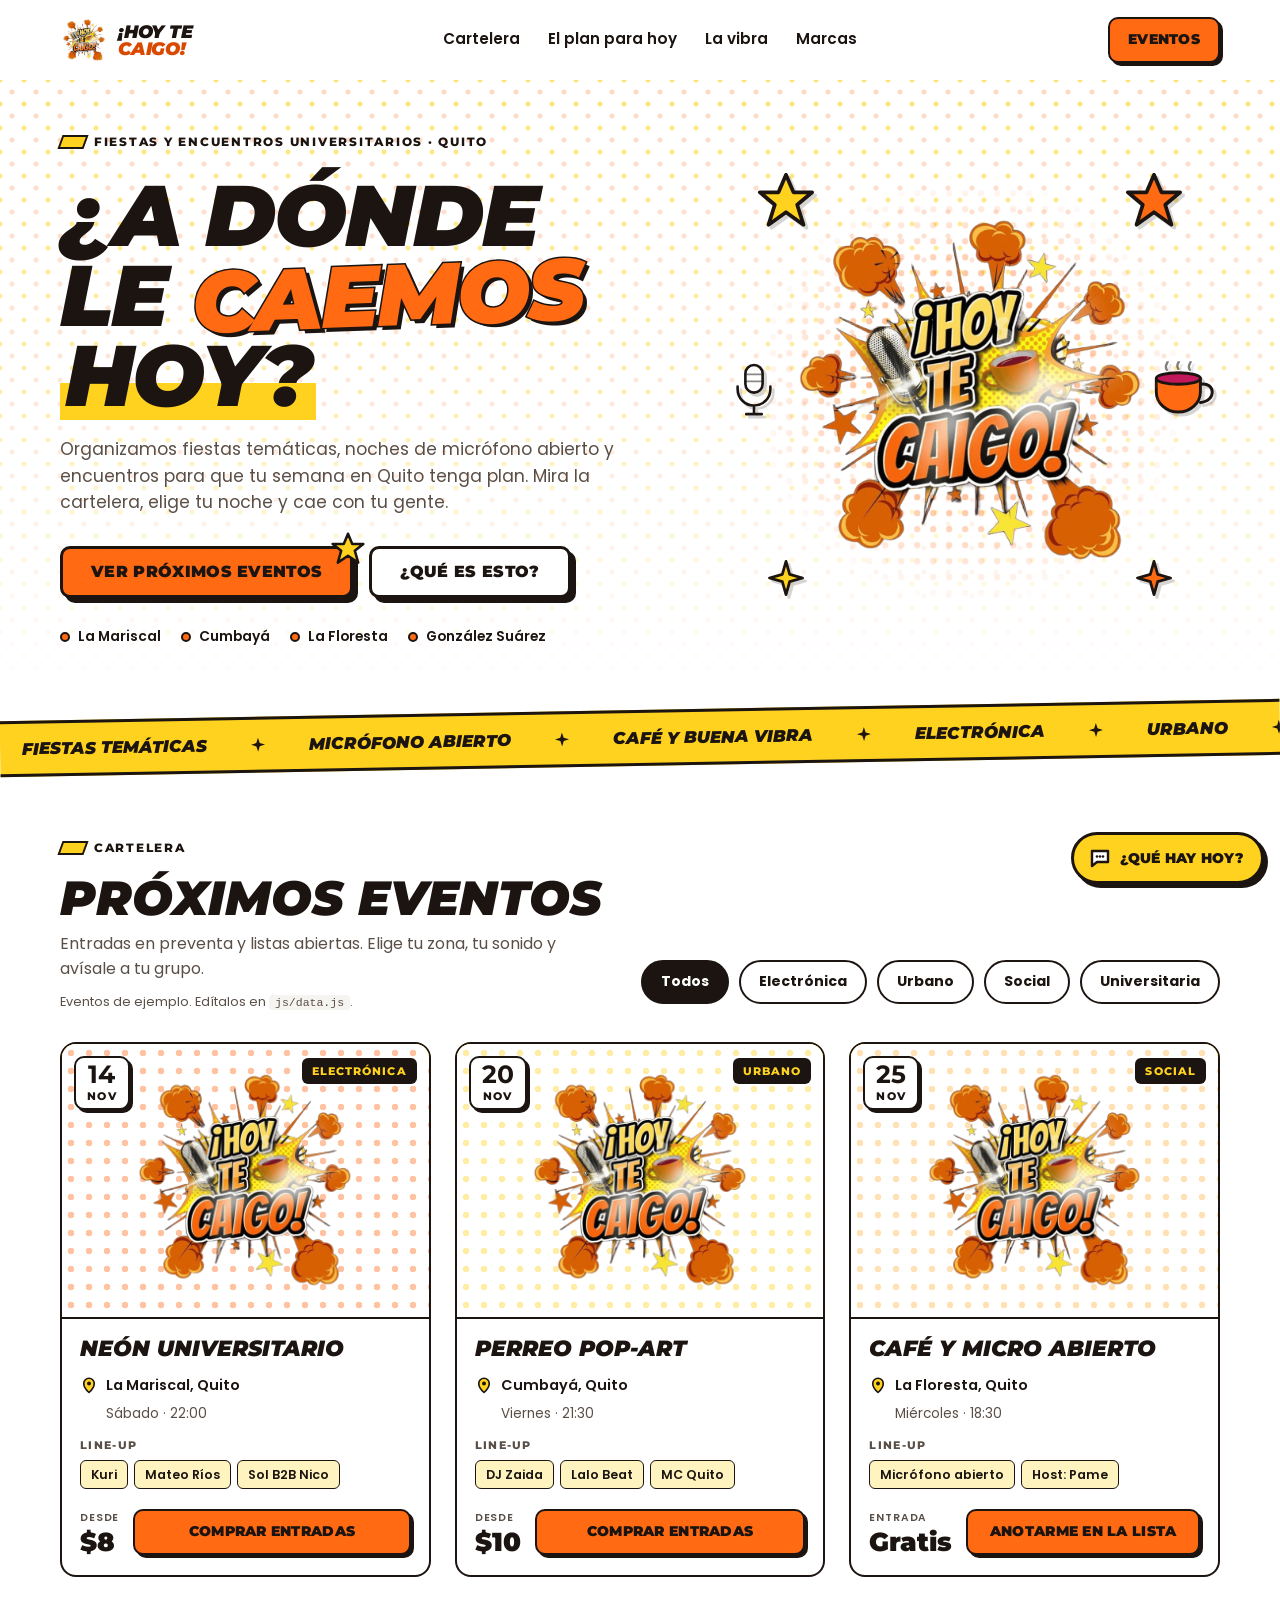
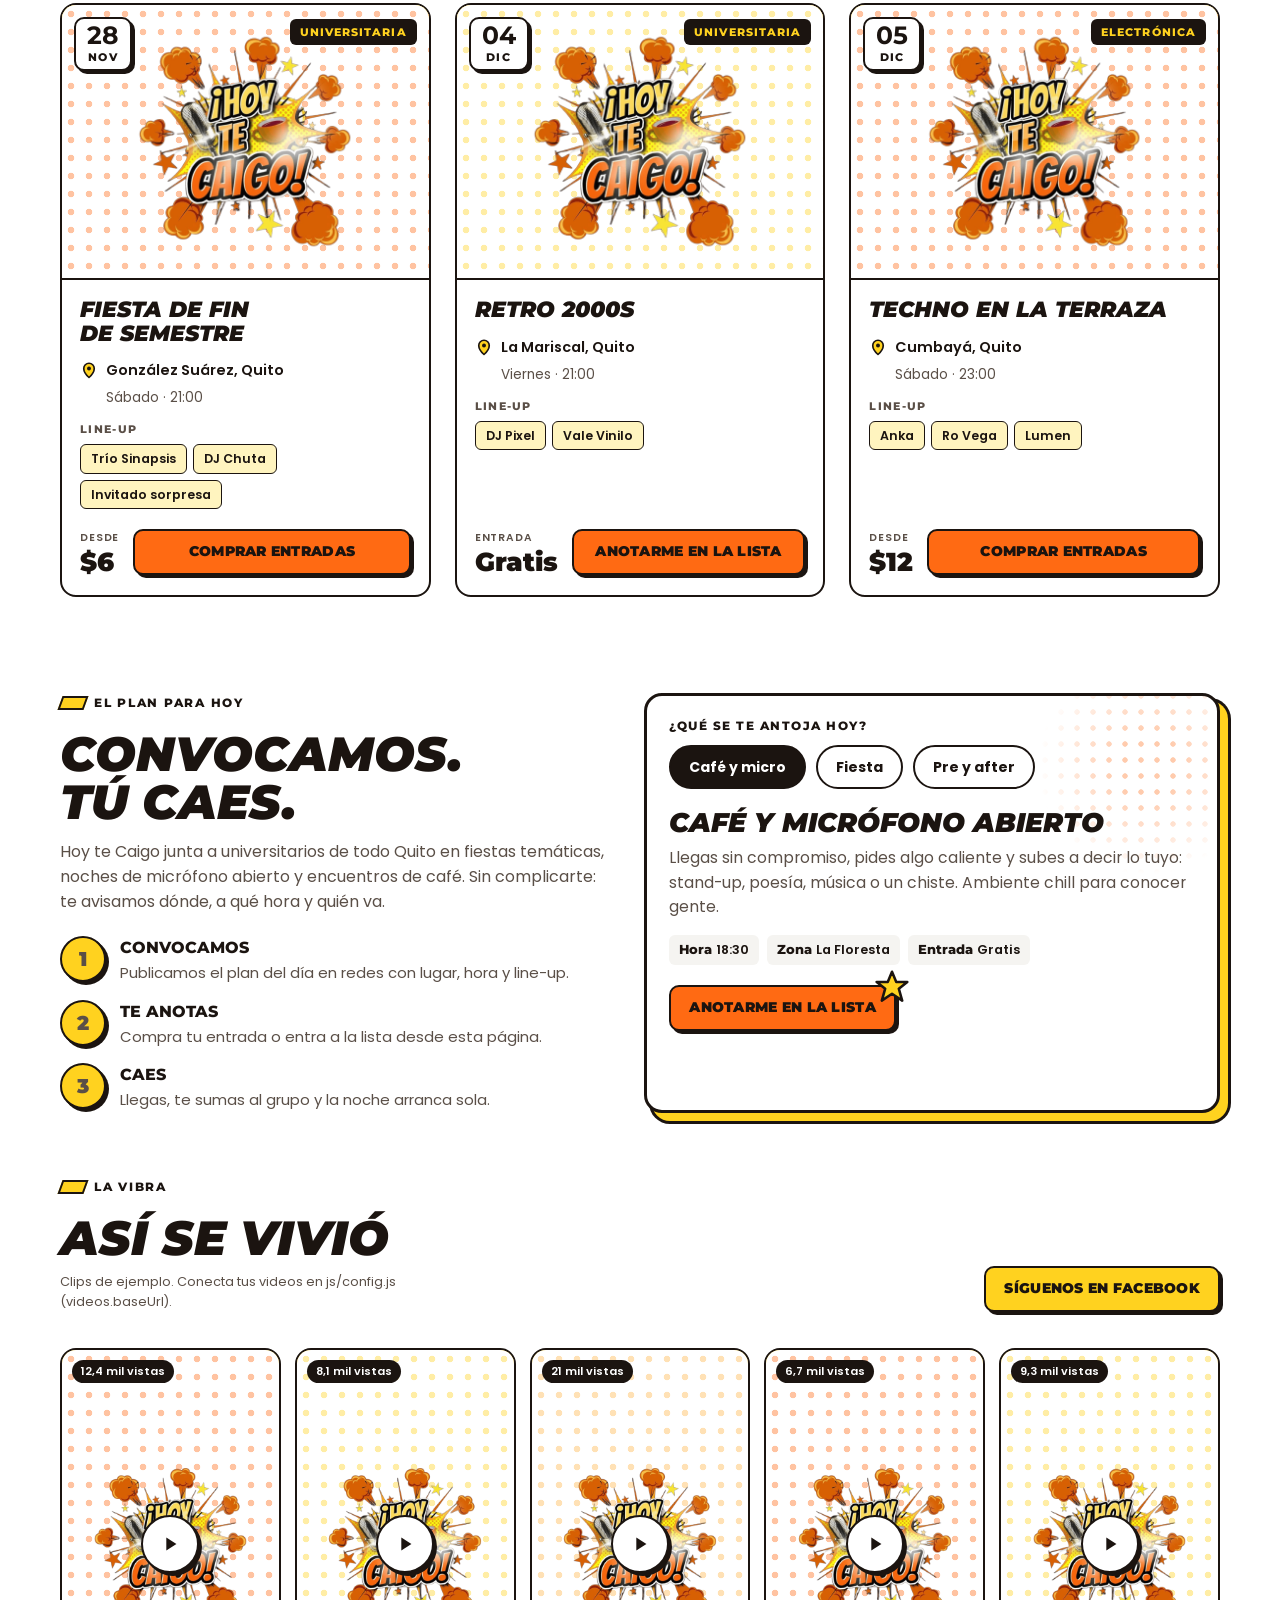
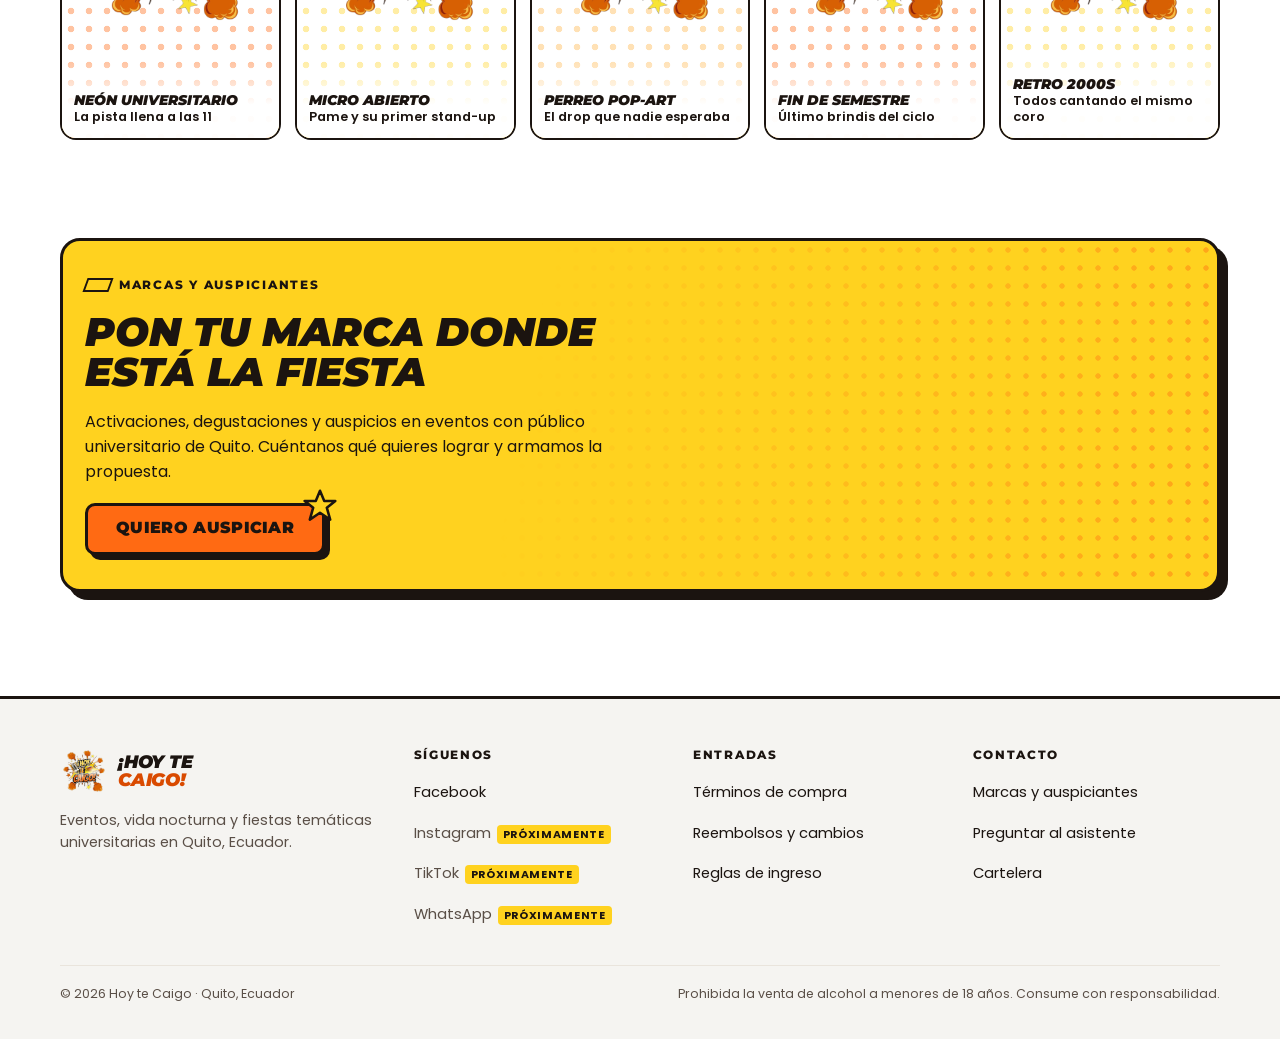
==== index.html @ 7d426b66 "Usa el logo original transparente y centra los iconos flotantes El hero muestra el PNG sin tarjeta n" ====
<!doctype html>
<html lang="es">
<head>
  <meta charset="utf-8">
  <meta name="viewport" content="width=device-width, initial-scale=1, viewport-fit=cover">
  <title>Hoy te Caigo</title>
  <meta name="description" content="Fiestas temáticas, micrófono abierto y encuentros universitarios en Quito, Ecuador.">
  <meta name="theme-color" content="#ffffff">
  <link rel="icon" href="assets/logo.png" type="image/png">
  <link rel="preconnect" href="https://fonts.googleapis.com">
  <link rel="preconnect" href="https://fonts.gstatic.com" crossorigin>
  <link rel="stylesheet" href="https://fonts.googleapis.com/css2?family=Montserrat:ital,wght@0,700;0,800;0,900;1,800;1,900&family=Poppins:wght@400;500;600&display=swap">
  <link rel="stylesheet" href="css/styles.css">
</head>
<body>

<header class="wrap top">
  <a class="brand" href="#inicio" aria-label="Hoy te Caigo, inicio">
    <img class="brand__mark" src="assets/logo.png" width="48" height="48" alt="">
    <span class="brand__text">¡Hoy te<span>Caigo!</span></span>
  </a>
  <nav class="nav" aria-label="Principal">
    <a href="#cartelera">Cartelera</a>
    <a href="#plan">El plan para hoy</a>
    <a href="#vibra">La vibra</a>
    <a href="#contacto">Marcas</a>
  </nav>
  <a class="btn btn--sm" href="#cartelera">Eventos</a>
</header>

<main class="wrap" id="inicio">
  <!-- HERO -->
  <div class="hero">
    <div class="hero__grid">
      <div>
        <span class="eyebrow">Fiestas y encuentros universitarios · Quito</span>
        <h1>¿A dónde le <span class="pop">caemos</span> <span class="hl">hoy?</span></h1>
        <p class="hero__lead">Organizamos fiestas temáticas, noches de micrófono abierto y encuentros para que tu semana en Quito tenga plan. Mira la cartelera, elige tu noche y cae con tu gente.</p>
        <div class="hero__cta">
          <a class="btn btn--star" href="#cartelera">Ver próximos eventos</a>
          <a class="btn btn--ghost" href="#plan">¿Qué es esto?</a>
        </div>
        <ul class="hero__meta">
          <li><i></i>La Mariscal</li><li><i></i>Cumbayá</li><li><i></i>La Floresta</li><li><i></i>González Suárez</li>
        </ul>
      </div>

      <div class="hero__art">
        <img class="hero__logo" src="assets/logo.png" width="1000" height="1000" alt="Logo de Hoy te Caigo: explosión de cómic con un micrófono y una taza de café" fetchpriority="high">
        <!-- Íconos flotantes alrededor del logo (decorativos) -->
        <svg class="fl fl--star-y float" viewBox="0 0 48 48" aria-hidden="true"><polygon points="24,3 30,17 45,17 33,27 38,43 24,33 10,43 15,27 3,17 18,17" fill="#ffd21f" stroke="#1b1410" stroke-width="3" stroke-linejoin="round"/></svg>
        <svg class="fl fl--star-o float d2" viewBox="0 0 48 48" aria-hidden="true"><polygon points="24,3 30,17 45,17 33,27 38,43 24,33 10,43 15,27 3,17 18,17" fill="#ff6a13" stroke="#1b1410" stroke-width="3" stroke-linejoin="round"/></svg>
        <svg class="fl fl--mic float d3" viewBox="0 0 48 64" aria-hidden="true"><rect x="14" y="3" width="20" height="32" rx="10" fill="#fff" stroke="#1b1410" stroke-width="3"/><path d="M5 28v3a19 19 0 0 0 38 0v-3M24 50v10M15 60h18" fill="none" stroke="#1b1410" stroke-width="3" stroke-linecap="round"/><path d="M14 14h20M14 22h20" stroke="#1b1410" stroke-width="2" opacity=".5"/></svg>
        <svg class="fl fl--cup float" viewBox="0 0 72 60" aria-hidden="true"><path d="M5 18h46v14a23 21 0 0 1-46 0z" fill="#ff6a13" stroke="#1b1410" stroke-width="3" stroke-linejoin="round"/><ellipse cx="28" cy="18" rx="23" ry="6" fill="#c2185b" stroke="#1b1410" stroke-width="3"/><path d="M51 24c16-3 17 18 0 19" fill="none" stroke="#1b1410" stroke-width="3" stroke-linecap="round"/><path d="M16 9c-4-6 4-7 0-13M28 8c-4-6 4-7 0-13M40 9c-4-6 4-7 0-13" fill="none" stroke="#1b1410" stroke-width="2.5" stroke-linecap="round" opacity=".55"/></svg>
        <svg class="fl fl--spark spin" viewBox="0 0 40 40" aria-hidden="true"><polygon points="20,2 24,16 38,20 24,24 20,38 16,24 2,20 16,16" fill="#ffd21f" stroke="#1b1410" stroke-width="3" stroke-linejoin="round"/></svg>
        <svg class="fl fl--spark2 spin" viewBox="0 0 40 40" aria-hidden="true"><polygon points="20,2 24,16 38,20 24,24 20,38 16,24 2,20 16,16" fill="#ff6a13" stroke="#1b1410" stroke-width="3" stroke-linejoin="round"/></svg>
        <span class="fl fl--dots" aria-hidden="true"></span>
      </div>
    </div>
  </div>

  <div class="ticker" aria-hidden="true"><div class="ticker__row" id="ticker"></div></div>

  <!-- CARTELERA -->
  <section id="cartelera">
    <div class="sec-head">
      <div>
        <span class="eyebrow">Cartelera</span>
        <h2>Próximos eventos</h2>
        <p>Entradas en preventa y listas abiertas. Elige tu zona, tu sonido y avísale a tu grupo.</p>
        <p class="note">Eventos de ejemplo. Edítalos en <code>js/data.js</code>.</p>
      </div>
      <div class="filters" role="group" aria-label="Filtrar eventos" id="filters"></div>
    </div>
    <div class="grid" id="events"></div>
  </section>

  <!-- EL PLAN PARA HOY -->
  <section id="plan">
    <div class="plan">
      <div>
        <span class="eyebrow">El plan para hoy</span>
        <h2 class="h2-big">Convocamos. Tú caes.</h2>
        <p class="plan__intro">Hoy te Caigo junta a universitarios de todo Quito en fiestas temáticas, noches de micrófono abierto y encuentros de café. Sin complicarte: te avisamos dónde, a qué hora y quién va.</p>
        <ol class="steps">
          <li><span class="n">1</span><div><b>Convocamos</b><span>Publicamos el plan del día en redes con lugar, hora y line-up.</span></div></li>
          <li><span class="n">2</span><div><b>Te anotas</b><span>Compra tu entrada o entra a la lista desde esta página.</span></div></li>
          <li><span class="n">3</span><div><b>Caes</b><span>Llegas, te sumas al grupo y la noche arranca sola.</span></div></li>
        </ol>
      </div>
      <div class="plan__panel">
        <div class="plan__q">¿Qué se te antoja hoy?</div>
        <div class="moods" id="moods" role="group" aria-label="Elige un plan"></div>
        <div class="plan__out" id="planout" aria-live="polite"></div>
      </div>
    </div>

    <div class="feed-head sec-head" id="vibra">
      <div>
        <span class="eyebrow">La vibra</span>
        <h2>Así se vivió</h2>
        <p class="note" id="feednote"></p>
      </div>
      <a class="btn btn--sm btn--yellow" href="#" data-social="facebook" data-label="Síguenos en Facebook">Síguenos en Facebook</a>
    </div>
    <div class="feed" id="feed"></div>

    <div class="band" id="contacto">
      <span class="eyebrow">Marcas y auspiciantes</span>
      <h2>Pon tu marca donde está la fiesta</h2>
      <p>Activaciones, degustaciones y auspicios en eventos con público universitario de Quito. Cuéntanos qué quieres lograr y armamos la propuesta.</p>
      <a class="btn btn--star" href="#" data-social="facebook" data-label="Quiero auspiciar">Quiero auspiciar</a>
    </div>
  </section>
</main>

<footer>
  <div class="foot">
    <div class="foot__about">
      <a class="brand" href="#inicio">
        <img class="brand__mark" src="assets/logo.png" width="48" height="48" alt="">
        <span class="brand__text">¡Hoy te<span>Caigo!</span></span>
      </a>
      <p>Eventos, vida nocturna y fiestas temáticas universitarias en Quito, Ecuador.</p>
    </div>
    <div><h4>Síguenos</h4><ul id="social"></ul></div>
    <div><h4>Entradas</h4><ul>
      <li><a href="#" data-soon="Términos de compra">Términos de compra</a></li>
      <li><a href="#" data-soon="Reembolsos y cambios">Reembolsos y cambios</a></li>
      <li><a href="#" data-soon="Reglas de ingreso">Reglas de ingreso</a></li>
    </ul></div>
    <div><h4>Contacto</h4><ul>
      <li><a href="#contacto">Marcas y auspiciantes</a></li>
      <li><a href="#" data-open-chat>Preguntar al asistente</a></li>
      <li><a href="#cartelera">Cartelera</a></li>
    </ul></div>
  </div>
  <div class="legal"><span>© 2026 Hoy te Caigo · Quito, Ecuador</span><span>Prohibida la venta de alcohol a menores de 18 años. Consume con responsabilidad.</span></div>
</footer>

<!-- Visor de video (el video solo se descarga cuando alguien lo abre) -->
<dialog class="vid" id="vid" aria-label="Video">
  <button type="button" class="vid__x" id="vidx" aria-label="Cerrar video">×</button>
  <video id="vidp" controls playsinline preload="none"></video>
</dialog>

<!-- Chatbot -->
<button type="button" class="chat-fab" id="chatfab" aria-expanded="false" aria-controls="chatpanel">
  <svg width="24" height="24" viewBox="0 0 24 24" aria-hidden="true"><path d="M4 5h16v11H9l-5 4z" fill="#fff" stroke="#1b1410" stroke-width="2.4" stroke-linejoin="round"/><circle cx="9" cy="10.5" r="1.3" fill="#1b1410"/><circle cx="12" cy="10.5" r="1.3" fill="#1b1410"/><circle cx="15" cy="10.5" r="1.3" fill="#1b1410"/></svg>
  <span>¿Qué hay hoy?</span>
</button>
<section class="chat" id="chatpanel" hidden aria-label="Asistente de Hoy te Caigo">
  <header class="chat__head">
    <img src="assets/logo.png" width="40" height="40" alt="">
    <div><b>Asistente Caigo</b><small id="chatmode"></small></div>
    <button type="button" class="chat__x" id="chatx" aria-label="Cerrar chat">×</button>
  </header>
  <div class="chat__log" id="chatlog" role="log" aria-live="polite"></div>
  <div class="chat__quick" id="chatquick"></div>
  <form class="chat__form" id="chatform" autocomplete="off">
    <label class="sr" for="chatin">Escribe tu pregunta</label>
    <input id="chatin" type="text" maxlength="400" placeholder="Pregunta por eventos, entradas…" required>
    <button class="btn btn--sm" type="submit">Enviar</button>
  </form>
</section>

<div class="toast" id="toast" role="status"></div>

<script src="js/config.js"></script>
<script src="js/data.js"></script>
<script src="js/app.js"></script>
<script src="js/chatbot.js"></script>
</body>
</html>
---- css/styles.css ----
/* Hoy te Caigo — landing pop-art en modo claro.
   Diseño: fondo blanco con semitonos amarillo/naranja, tarjetas limpias de cartelera y explosiones de cómic solo en bordes y botones. */
:root {
  --white: #ffffff;
  --ink: #1b1410;
  --ink-soft: #5a4f47;
  --orange: #ff6a13;
  --orange-deep: #d94a00;
  --yellow: #ffd21f;
  --yellow-pale: #fff4bf;
  --line: #e9e4dc;
  --mist: #f5f4f1;
  --font-display: "Montserrat", "Arial Black", Impact, sans-serif;
  --font-body: "Poppins", "Segoe UI", system-ui, sans-serif;
  --shadow: 5px 5px 0 var(--ink);
  color-scheme: light;
}
* { box-sizing: border-box; }
[hidden] { display: none !important; }
html { scroll-behavior: smooth; }
body {
  margin: 0;
  background: var(--white);
  color: var(--ink);
  font-family: var(--font-body);
  font-size: 16px;
  line-height: 1.55;
  padding-left: max(16px, env(safe-area-inset-left, 0px));
  padding-right: max(16px, env(safe-area-inset-right, 0px));
  padding-top: env(safe-area-inset-top, 0px);
  overflow-x: hidden;
}
h1, h2, h3 { font-family: var(--font-display); margin: 0; text-wrap: balance; }
p { margin: 0; }
a { color: inherit; }
code { background: var(--mist); padding: 1px 6px; border-radius: 4px; font-size: .9em; }
img { max-width: 100%; }
:focus-visible { outline: 3px solid var(--ink); outline-offset: 3px; border-radius: 4px; }
.wrap { max-width: 1160px; margin: 0 auto; }
.sr { position: absolute; width: 1px; height: 1px; overflow: hidden; clip: rect(0 0 0 0); white-space: nowrap; }
.eyebrow {
  font-family: var(--font-display); font-weight: 800; font-size: .78rem;
  letter-spacing: .14em; text-transform: uppercase; color: var(--ink);
  display: inline-flex; align-items: center; gap: 8px;
}
.eyebrow::before { content: ""; width: 22px; height: 10px; background: var(--yellow); border: 2px solid var(--ink); transform: skewX(-20deg); }

/* ---------- Botones ---------- */
.btn {
  position: relative; display: inline-flex; align-items: center; justify-content: center; gap: 10px;
  min-height: 52px; padding: 0 28px;
  font-family: var(--font-display); font-weight: 900; font-size: 1rem; letter-spacing: .02em; text-transform: uppercase; text-decoration: none;
  color: var(--ink); background: var(--orange);
  border: 3px solid var(--ink); border-radius: 10px; box-shadow: var(--shadow);
  cursor: pointer;
  transition: transform .12s cubic-bezier(.3,1.6,.5,1), box-shadow .12s ease, background .12s;
  -webkit-tap-highlight-color: transparent;
}
.btn:hover { transform: translate(-2px,-2px) rotate(-1deg); box-shadow: 8px 8px 0 var(--ink); background: #ff7a2b; }
.btn:active { transform: translate(4px,4px); box-shadow: 1px 1px 0 var(--ink); }
.btn--star::after {
  content: ""; position: absolute; top: -17px; right: -15px; width: 34px; height: 34px;
  background: url("data:image/svg+xml,%3Csvg xmlns='http://www.w3.org/2000/svg' viewBox='0 0 40 40'%3E%3Cpolygon points='20,2 25,14 38,14 28,22 32,36 20,28 8,36 12,22 2,14 15,14' fill='%23FFD21F' stroke='%231b1410' stroke-width='3' stroke-linejoin='round'/%3E%3C/svg%3E") center/contain no-repeat;
  transition: transform .25s cubic-bezier(.3,1.8,.5,1);
}
.btn--star:hover::after { transform: rotate(35deg) scale(1.2); }
.btn--yellow { background: var(--yellow); }
.btn--yellow:hover { background: #ffdc4d; }
.btn--ghost { background: var(--white); }
.btn--ghost:hover { background: var(--yellow-pale); }
.btn--sm { min-height: 46px; padding: 0 18px; font-size: .86rem; box-shadow: 3px 3px 0 var(--ink); border-width: 2.5px; }
.btn--sm:hover { box-shadow: 5px 5px 0 var(--ink); }

/* ---------- Header ---------- */
.top { display: flex; align-items: center; justify-content: space-between; gap: 16px; padding-block: 16px; }
.brand { display: flex; align-items: center; gap: 10px; text-decoration: none; }
.brand__mark { width: 48px; height: 48px; flex: none; object-fit: contain; }
.brand__text { font-family: var(--font-display); font-weight: 900; font-style: italic; font-size: 1.15rem; line-height: .95; text-transform: uppercase; letter-spacing: -.01em; }
.brand__text span { color: var(--orange-deep); display: block; }
.nav { display: none; gap: 28px; font-weight: 600; font-size: .95rem; }
.nav a { text-decoration: none; padding: 6px 0; border-bottom: 3px solid transparent; transition: border-color .15s; }
.nav a:hover { border-color: var(--orange); }
@media (min-width: 820px) { .nav { display: flex; } }

/* ---------- Hero ---------- */
.hero { position: relative; isolation: isolate; padding-block: 28px 56px; }
.hero::before {
  content: ""; position: absolute; z-index: -1; inset: 0 calc(50% - 50vw);
  background-image:
    radial-gradient(circle, rgba(255,106,19,.26) 2.2px, transparent 2.8px),
    radial-gradient(circle, rgba(255,210,31,.6) 2.2px, transparent 2.8px);
  background-size: 24px 24px; background-position: 0 0, 12px 12px;
  -webkit-mask-image: linear-gradient(180deg, #000 0%, rgba(0,0,0,.55) 55%, transparent 100%);
  mask-image: linear-gradient(180deg, #000 0%, rgba(0,0,0,.55) 55%, transparent 100%);
}
.hero__grid { display: grid; gap: 40px; align-items: center; }
@media (min-width: 900px) { .hero__grid { grid-template-columns: 1.1fr .9fr; gap: 48px; padding-top: 24px; } }
.hero h1 {
  font-weight: 900; font-style: italic; text-transform: uppercase;
  font-size: clamp(2.5rem, 10.5vw, 5.4rem); line-height: .93; letter-spacing: -.02em; margin-block: 18px 20px;
}
.hero h1 .pop {
  display: inline-block; color: var(--orange); -webkit-text-stroke: 3px var(--ink); paint-order: stroke fill;
  text-shadow: 4px 4px 0 var(--ink); transform: rotate(-2deg);
}
.hero h1 .hl { background: linear-gradient(transparent 58%, var(--yellow) 58%, var(--yellow) 92%, transparent 92%); padding: 0 .06em; }
.hero__lead { font-size: 1.08rem; max-width: 34em; color: var(--ink-soft); }
.hero__cta { display: flex; flex-wrap: wrap; gap: 18px 16px; margin-top: 30px; align-items: center; }
.hero__meta { display: flex; flex-wrap: wrap; gap: 8px 20px; margin: 28px 0 0; padding: 0; list-style: none; font-size: .86rem; font-weight: 600; }
.hero__meta li { display: flex; align-items: center; gap: 8px; }
.hero__meta i { width: 10px; height: 10px; background: var(--orange); border: 2px solid var(--ink); border-radius: 50%; display: inline-block; }

/* Logo con íconos flotantes alrededor */
.hero__art { position: relative; width: 100%; max-width: 460px; margin: 0 auto; aspect-ratio: 1; display: grid; place-items: center; }
.hero__logo { width: 86%; height: auto; display: block; position: relative; z-index: 1; }
/* Íconos simétricos: cada uno se centra sobre su punto (left/top) con la propiedad "translate",
   que no choca con la animación "float" (usa transform). */
.fl { position: absolute; height: auto; pointer-events: none; translate: -50% -50%; filter: drop-shadow(3px 3px 0 rgba(27,20,16,.18)); }
.fl--star-y { left: 10%; top: 9%;  width: 13%; }
.fl--star-o { left: 90%; top: 9%;  width: 13%; }
.fl--mic    { left: 3%;  top: 50%; width: 9%; }
.fl--cup    { left: 97%; top: 50%; width: 15%; }
.fl--spark  { left: 10%; top: 91%; width: 8%; }
.fl--spark2 { left: 90%; top: 91%; width: 8%; }
.fl--dots {
  z-index: 0; left: 50%; top: 50%; width: 96%; aspect-ratio: 1; filter: none;
  background-image: radial-gradient(circle, rgba(255,106,19,.45) 3px, transparent 3.6px); background-size: 16px 16px;
  -webkit-mask-image: radial-gradient(circle, #000 30%, transparent 70%); mask-image: radial-gradient(circle, #000 30%, transparent 70%);
}
/* Marcador de posición con el logo (cartelera y videos sin foto) */
.ph { position: absolute; inset: 0; display: grid; place-items: center; background: var(--white); overflow: hidden; }
.ph::before { content: ""; position: absolute; inset: 0; background: radial-gradient(circle, var(--c1, var(--orange)) 3px, transparent 3.6px) 0 0 / 18px 18px; opacity: .4; }
.ph img { position: relative; width: 74%; height: auto; max-height: 90%; object-fit: contain; }
.float { animation: bob 3.2s ease-in-out infinite; transform-origin: center; }
.float.d2 { animation-delay: -1.1s; } .float.d3 { animation-delay: -2.1s; }
@keyframes bob { 0%,100% { transform: translateY(0) rotate(0); } 50% { transform: translateY(-7px) rotate(5deg); } }
.spin { animation: spin 14s linear infinite; }
@keyframes spin { to { transform: rotate(360deg); } }

/* ---------- Cinta ---------- */
.ticker { background: var(--yellow); border-block: 3px solid var(--ink); overflow: hidden; margin-inline: calc(50% - 50vw); transform: rotate(-1deg); margin-block: 6px 0; }
.ticker__row { display: flex; width: max-content; animation: slide 26s linear infinite; }
.ticker__row span { font-family: var(--font-display); font-weight: 900; font-style: italic; text-transform: uppercase; font-size: 1.05rem; padding: 12px 22px; white-space: nowrap; display: inline-flex; align-items: center; gap: 44px; }
.ticker__row span::after { content: ""; width: 14px; height: 14px; background: var(--ink); clip-path: polygon(50% 0, 62% 38%, 100% 50%, 62% 62%, 50% 100%, 38% 62%, 0 50%, 38% 38%); }
@keyframes slide { to { transform: translateX(-50%); } }

/* ---------- Secciones ---------- */
section { padding-block: 72px 24px; }
.sec-head { display: flex; flex-wrap: wrap; align-items: end; justify-content: space-between; gap: 20px; margin-bottom: 30px; }
.sec-head h2, .h2-big { font-weight: 900; font-size: clamp(1.9rem, 6vw, 3rem); line-height: 1; text-transform: uppercase; font-style: italic; margin-top: 12px; }
.sec-head p { color: var(--ink-soft); max-width: 32em; margin-top: 10px; }
.filters { display: flex; gap: 10px; overflow-x: auto; padding: 4px 4px 8px; margin: 0 -4px; scrollbar-width: none; max-width: 100%; }
.filters::-webkit-scrollbar { display: none; }
.chip {
  flex: none; min-height: 44px; padding: 0 18px; font: 700 .88rem var(--font-body); color: var(--ink); background: var(--white);
  border: 2.5px solid var(--ink); border-radius: 999px; cursor: pointer; transition: background .12s;
}
.chip:hover { background: var(--yellow-pale); }
.chip[aria-pressed="true"] { background: var(--ink); color: var(--white); }
.note { font-size: .8rem; color: var(--ink-soft); margin-top: 6px; }
.note:empty { display: none; }

/* ---------- Tarjetas ---------- */
.grid { display: grid; gap: 26px 24px; grid-template-columns: repeat(auto-fill, minmax(min(100%, 320px), 1fr)); }
.card {
  position: relative; display: flex; flex-direction: column; min-width: 0;
  background: var(--white); border: 2.5px solid var(--ink); border-radius: 16px; overflow: hidden;
  box-shadow: 0 0 0 0 var(--orange);
  transition: transform .18s cubic-bezier(.3,1.5,.5,1), box-shadow .18s ease;
}
.card:hover { transform: translateY(-8px); box-shadow: 8px 12px 0 var(--orange); }
.card__art { position: relative; aspect-ratio: 4 / 3; border-bottom: 2.5px solid var(--ink); background: var(--yellow); }
.card__art > img { width: 100%; height: 100%; display: block; object-fit: cover; }
.card__date {
  position: absolute; top: 12px; left: 12px; z-index: 1; text-align: center; background: var(--white); color: var(--ink);
  border: 2.5px solid var(--ink); border-radius: 10px; padding: 4px 11px 5px; line-height: 1; box-shadow: 3px 3px 0 var(--ink);
  font-family: var(--font-display); font-weight: 900;
}
.card__date b { display: block; font-size: 1.55rem; }
.card__date small { font-size: .68rem; letter-spacing: .12em; text-transform: uppercase; font-weight: 800; }
.card__tag {
  position: absolute; top: 14px; right: 12px; z-index: 1; font: 800 .68rem var(--font-display); letter-spacing: .1em; text-transform: uppercase;
  background: var(--ink); color: var(--yellow); padding: 6px 10px; border-radius: 6px;
}
.card__body { display: flex; flex-direction: column; gap: 14px; padding: 18px 18px 20px; flex: 1; }
.card h3 { font-weight: 900; font-size: 1.4rem; line-height: 1.05; text-transform: uppercase; font-style: italic; }
.card__where { display: flex; gap: 8px; align-items: center; font-size: .9rem; font-weight: 600; }
.card__where svg { flex: none; }
.card__when { font-size: .85rem; color: var(--ink-soft); margin-top: -8px; padding-left: 26px; }
.lineup { display: flex; flex-wrap: wrap; gap: 6px; padding: 0; margin: 0; list-style: none; }
.lineup li { font-size: .78rem; font-weight: 600; padding: 4px 10px; background: var(--yellow-pale); border: 1.5px solid var(--ink); border-radius: 6px; }
.lineup-label { font: 800 .68rem var(--font-display); letter-spacing: .12em; text-transform: uppercase; color: var(--ink-soft); margin-bottom: -6px; }
.card__foot { margin-top: auto; display: flex; align-items: center; gap: 14px; padding-top: 6px; }
.price { font-family: var(--font-display); font-weight: 900; font-size: 1.6rem; line-height: 1; flex: none; }
.price small { display: block; font: 600 .66rem var(--font-body); color: var(--ink-soft); letter-spacing: .08em; text-transform: uppercase; margin-bottom: 3px; }
.card__foot .btn { flex: 1; }

/* ---------- El plan para hoy ---------- */
.plan { display: grid; gap: 28px; }
@media (min-width: 900px) { .plan { grid-template-columns: 1fr 1.05fr; align-items: stretch; gap: 36px; } }
.plan__intro { margin-top: 14px; color: var(--ink-soft); max-width: 34em; }
.steps { display: grid; gap: 14px; padding: 0; margin: 22px 0 0; list-style: none; }
.steps li { display: grid; grid-template-columns: 46px 1fr; gap: 14px; align-items: start; }
.steps .n { width: 46px; height: 46px; display: grid; place-items: center; font: 900 1.25rem var(--font-display); background: var(--yellow); border: 2.5px solid var(--ink); border-radius: 50%; box-shadow: 3px 3px 0 var(--ink); }
.steps b { display: block; font-family: var(--font-display); font-weight: 800; text-transform: uppercase; font-size: 1rem; }
.steps span { font-size: .93rem; color: var(--ink-soft); }
.plan__panel { position: relative; border: 3px solid var(--ink); border-radius: 18px; padding: 22px; background: var(--white); box-shadow: 8px 8px 0 var(--yellow), 8px 8px 0 3px var(--ink); isolation: isolate; overflow: hidden; }
.plan__panel::before { content: ""; position: absolute; z-index: -1; right: -40px; top: -40px; width: 220px; height: 220px; background-image: radial-gradient(circle, rgba(255,106,19,.35) 2.4px, transparent 3px); background-size: 16px 16px; -webkit-mask-image: radial-gradient(circle, #000 20%, transparent 70%); mask-image: radial-gradient(circle, #000 20%, transparent 70%); }
.plan__q { font: 800 .78rem var(--font-display); letter-spacing: .12em; text-transform: uppercase; margin-bottom: 12px; }
.moods { display: flex; flex-wrap: wrap; gap: 10px; margin-bottom: 20px; }
.plan__out { min-height: 190px; }
.plan__out h3 { font-weight: 900; font-style: italic; text-transform: uppercase; font-size: 1.7rem; line-height: 1; margin-bottom: 10px; }
.plan__out p { color: var(--ink-soft); font-size: .98rem; }
.plan__facts { display: flex; flex-wrap: wrap; gap: 8px; margin: 16px 0 20px; padding: 0; list-style: none; }
.plan__facts li { font-size: .8rem; font-weight: 600; background: var(--mist); border-radius: 6px; padding: 5px 10px; }
.plan__facts li b { font-family: var(--font-display); font-weight: 800; margin-right: 4px; }

/* ---------- Feed ---------- */
.feed-head { margin-top: 64px; }
.feed { display: flex; gap: 14px; overflow-x: auto; scroll-snap-type: x mandatory; padding: 6px 4px 18px; margin: 0 -4px; scrollbar-width: thin; }
.clip {
  position: relative; flex: 0 0 62%; max-width: 230px; aspect-ratio: 9 / 16; scroll-snap-align: start; padding: 0; background: var(--yellow);
  border: 2.5px solid var(--ink); border-radius: 16px; overflow: hidden; text-align: left; font: inherit; color: var(--ink); cursor: pointer;
  transition: transform .18s cubic-bezier(.3,1.5,.5,1), box-shadow .18s;
}
.clip:hover { transform: translateY(-6px) rotate(-1deg); box-shadow: 6px 8px 0 var(--orange); }
.clip > img { position: absolute; inset: 0; width: 100%; height: 100%; object-fit: cover; }
.clip .ph img { width: 82%; }
.clip__play { position: absolute; top: 50%; left: 50%; width: 58px; height: 58px; margin: -29px 0 0 -29px; background: var(--white); border: 2.5px solid var(--ink); border-radius: 50%; display: grid; place-items: center; box-shadow: 3px 3px 0 var(--ink); }
.clip__cap { position: absolute; left: 0; right: 0; bottom: 0; padding: 30px 12px 12px; background: linear-gradient(transparent, rgba(255,255,255,.96) 55%); font-size: .8rem; font-weight: 600; line-height: 1.3; }
.clip__cap b { display: block; font: 900 .9rem var(--font-display); text-transform: uppercase; font-style: italic; }
.clip__views { position: absolute; top: 10px; left: 10px; background: var(--ink); color: var(--white); font: 600 .7rem var(--font-body); padding: 3px 9px; border-radius: 999px; }
@media (min-width: 760px) { .feed { overflow: visible; display: grid; grid-template-columns: repeat(5, 1fr); } .clip { flex: none; max-width: none; } }

.vid { width: min(92vw, 420px); padding: 0; border: 3px solid var(--ink); border-radius: 16px; background: #000; overflow: hidden; box-shadow: 8px 8px 0 var(--orange); }
.vid::backdrop { background: rgba(27,20,16,.6); }
.vid video { display: block; width: 100%; max-height: 80vh; background: #000; }
.vid__x, .chat__x { position: absolute; top: 8px; right: 8px; z-index: 2; width: 44px; height: 44px; border-radius: 50%; border: 2.5px solid var(--ink); background: var(--yellow); color: var(--ink); font: 900 1.5rem/1 var(--font-display); cursor: pointer; }

/* ---------- Banda + footer ---------- */
.band { margin-top: 80px; background: var(--yellow); border: 3px solid var(--ink); border-radius: 20px; padding: 34px 22px; display: grid; gap: 18px; justify-items: start; box-shadow: 8px 8px 0 var(--ink); position: relative; overflow: hidden; isolation: isolate; }
.band::before { content: ""; position: absolute; z-index: -1; inset: 0; background-image: radial-gradient(circle, rgba(255,106,19,.45) 2.4px, transparent 3px); background-size: 18px 18px; -webkit-mask-image: linear-gradient(100deg, transparent 40%, #000); mask-image: linear-gradient(100deg, transparent 40%, #000); }
.band h2 { font-weight: 900; font-style: italic; text-transform: uppercase; font-size: clamp(1.6rem, 5vw, 2.5rem); line-height: 1; max-width: 18em; }
.band p { max-width: 34em; }
footer { margin: 80px calc(50% - 50vw) 0; padding: 48px max(16px, env(safe-area-inset-left, 0px)) calc(36px + env(safe-area-inset-bottom, 0px)); background: var(--mist); border-top: 3px solid var(--ink); }
.foot { max-width: 1160px; margin: 0 auto; display: grid; gap: 32px; }
@media (min-width: 820px) { .foot { grid-template-columns: 1.3fr 1fr 1fr 1fr; } }
.foot h4 { font: 800 .75rem var(--font-display); letter-spacing: .14em; text-transform: uppercase; margin: 0 0 12px; }
.foot ul { list-style: none; margin: 0; padding: 0; display: grid; gap: 4px; }
.foot li a { display: inline-block; padding: 7px 0; text-decoration: none; font-size: .92rem; }
.foot li a:hover { text-decoration: underline; text-decoration-color: var(--orange); text-decoration-thickness: 3px; text-underline-offset: 4px; }
.foot li a.is-soon { color: var(--ink-soft); }
.foot li a.is-soon small { font-size: .68rem; font-weight: 700; letter-spacing: .06em; text-transform: uppercase; background: var(--yellow); color: var(--ink); border-radius: 4px; padding: 2px 6px; margin-left: 6px; }
.foot__about p { font-size: .9rem; color: var(--ink-soft); max-width: 26em; margin-top: 14px; }
.legal { max-width: 1160px; margin: 32px auto 0; padding-top: 18px; border-top: 1.5px solid var(--line); font-size: .78rem; color: var(--ink-soft); display: flex; flex-wrap: wrap; gap: 6px 20px; justify-content: space-between; }

/* ---------- Chatbot ---------- */
.chat-fab {
  position: fixed; z-index: 25; right: max(16px, env(safe-area-inset-right, 0px)); bottom: calc(16px + env(safe-area-inset-bottom, 0px));
  display: inline-flex; align-items: center; gap: 8px; min-height: 52px; padding: 0 18px 0 14px;
  font: 900 .86rem var(--font-display); text-transform: uppercase; letter-spacing: .02em; color: var(--ink);
  background: var(--yellow); border: 3px solid var(--ink); border-radius: 999px; box-shadow: 4px 4px 0 var(--ink); cursor: pointer;
  transition: transform .12s, box-shadow .12s;
}
.chat-fab:hover { transform: translate(-2px,-2px); box-shadow: 6px 6px 0 var(--ink); }
.chat-fab:active { transform: translate(3px,3px); box-shadow: 1px 1px 0 var(--ink); }
.chat {
  position: fixed; z-index: 26; right: max(16px, env(safe-area-inset-right, 0px)); bottom: calc(80px + env(safe-area-inset-bottom, 0px));
  width: min(380px, calc(100vw - 32px)); height: min(540px, calc(100dvh - 120px - env(safe-area-inset-bottom, 0px)));
  display: flex; flex-direction: column; background: var(--white); border: 3px solid var(--ink); border-radius: 18px; overflow: hidden;
  box-shadow: 8px 8px 0 var(--orange);
}
.chat__head { position: relative; display: flex; align-items: center; gap: 10px; padding: 12px 64px 12px 14px; background: var(--yellow); border-bottom: 3px solid var(--ink); }
.chat__head b { display: block; font: 900 1.05rem var(--font-display); text-transform: uppercase; font-style: italic; }
.chat__head small { font-size: .75rem; font-weight: 600; color: var(--ink-soft); }
.chat__x { top: 10px; right: 10px; width: 40px; height: 40px; background: var(--white); font-size: 1.3rem; }
.chat__log { flex: 1; overflow-y: auto; padding: 14px; display: flex; flex-direction: column; gap: 10px; background: var(--white); overscroll-behavior: contain; }
.msg { max-width: 86%; padding: 9px 13px; border: 2px solid var(--ink); border-radius: 14px; font-size: .92rem; line-height: 1.45; white-space: pre-wrap; overflow-wrap: anywhere; }
.msg--bot { align-self: flex-start; background: var(--mist); border-bottom-left-radius: 4px; }
.msg--me { align-self: flex-end; background: var(--orange); border-bottom-right-radius: 4px; font-weight: 500; }
.chat__quick { display: flex; gap: 8px; overflow-x: auto; padding: 0 14px 10px; scrollbar-width: none; }
.chat__quick::-webkit-scrollbar { display: none; }
.chat__quick .chip { min-height: 38px; padding: 0 14px; font-size: .78rem; }
.chat__form { display: flex; gap: 8px; padding: 10px; border-top: 2.5px solid var(--ink); background: var(--white); }
.chat__form input { flex: 1; min-width: 0; min-height: 46px; padding: 0 14px; font: 500 16px var(--font-body); color: var(--ink); background: var(--white); border: 2.5px solid var(--ink); border-radius: 10px; }
.chat__form .btn { min-height: 46px; padding: 0 16px; }

/* ---------- Aviso ---------- */
.toast { position: fixed; left: 50%; bottom: calc(84px + env(safe-area-inset-bottom, 0px)); transform: translate(-50%, 30px); opacity: 0; pointer-events: none; z-index: 40; max-width: min(92vw, 420px); background: var(--ink); color: var(--white); border: 2.5px solid var(--yellow); border-radius: 12px; padding: 12px 18px; font-size: .9rem; font-weight: 600; transition: transform .2s, opacity .2s; }
.toast.on { transform: translate(-50%, 0); opacity: 1; }

@media (prefers-reduced-motion: reduce) {
  *, *::before, *::after { animation: none !important; transition-duration: .01ms !important; scroll-behavior: auto !important; }
}
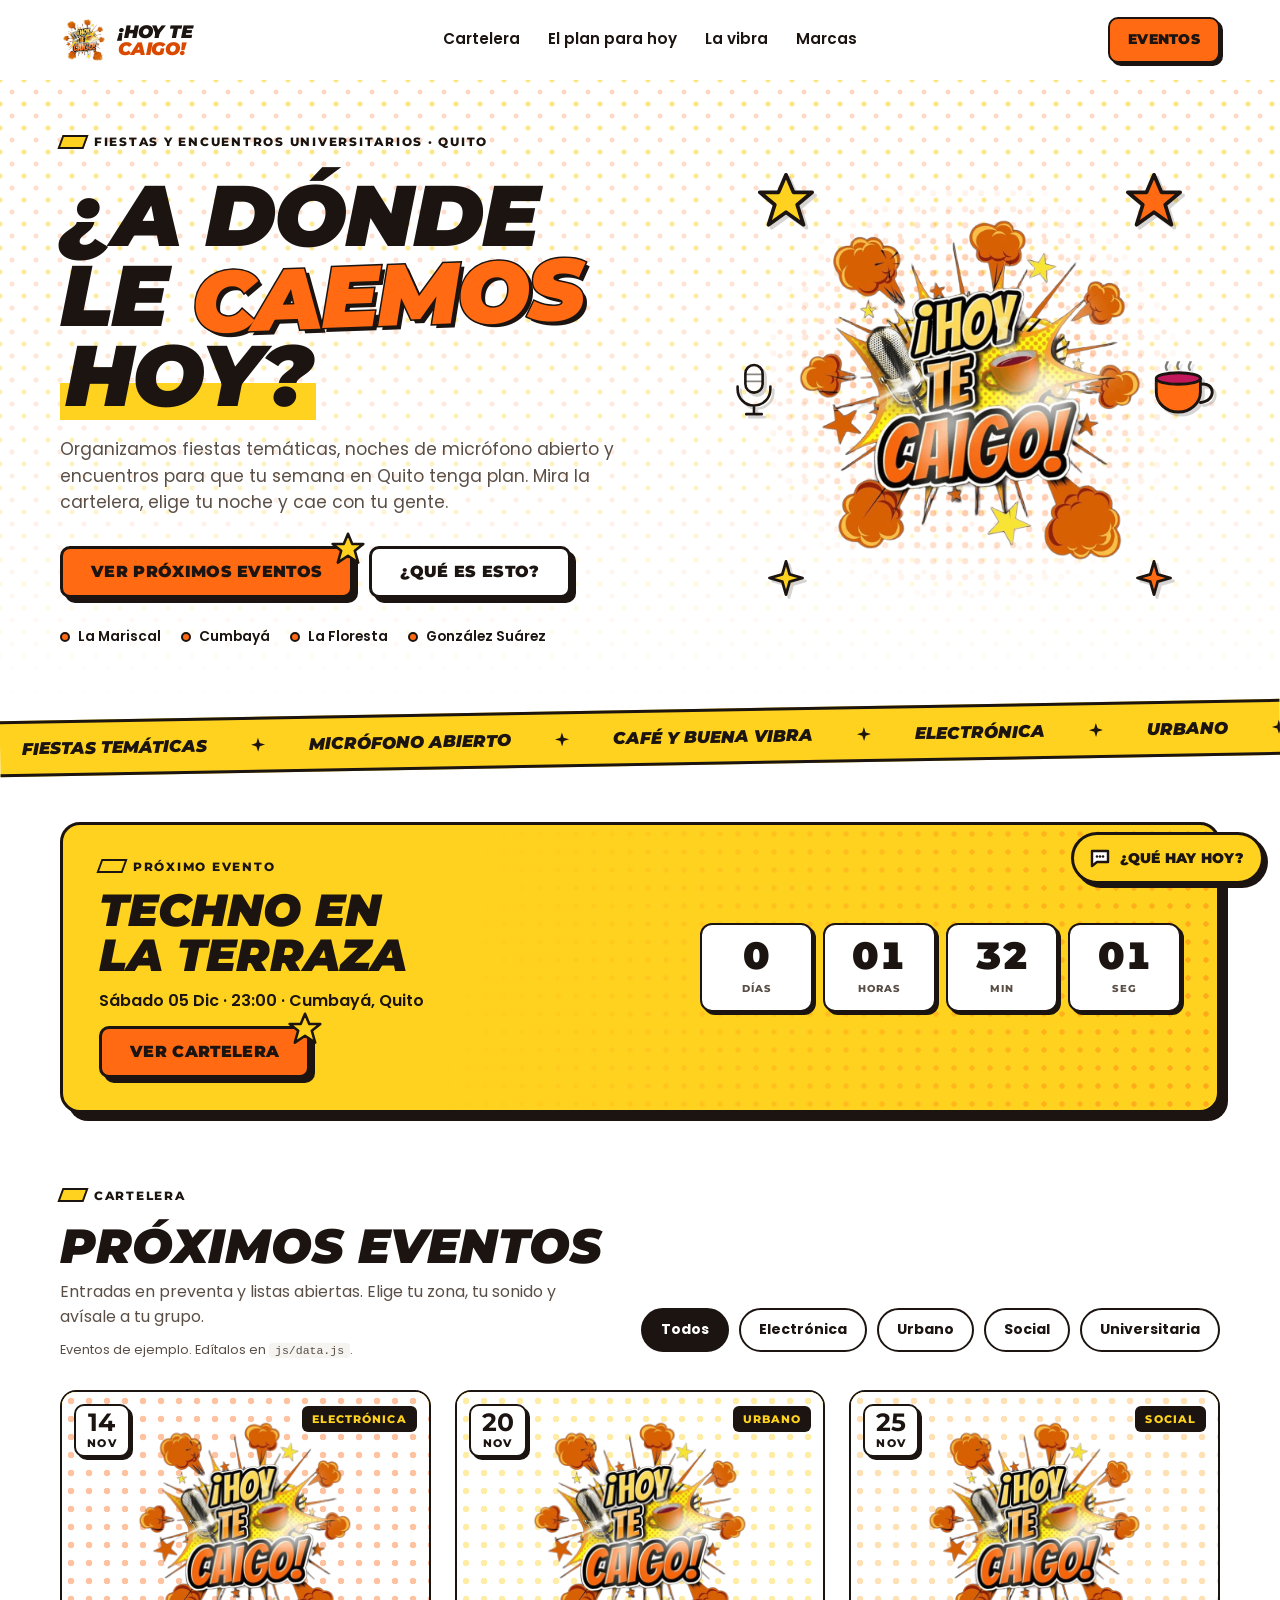
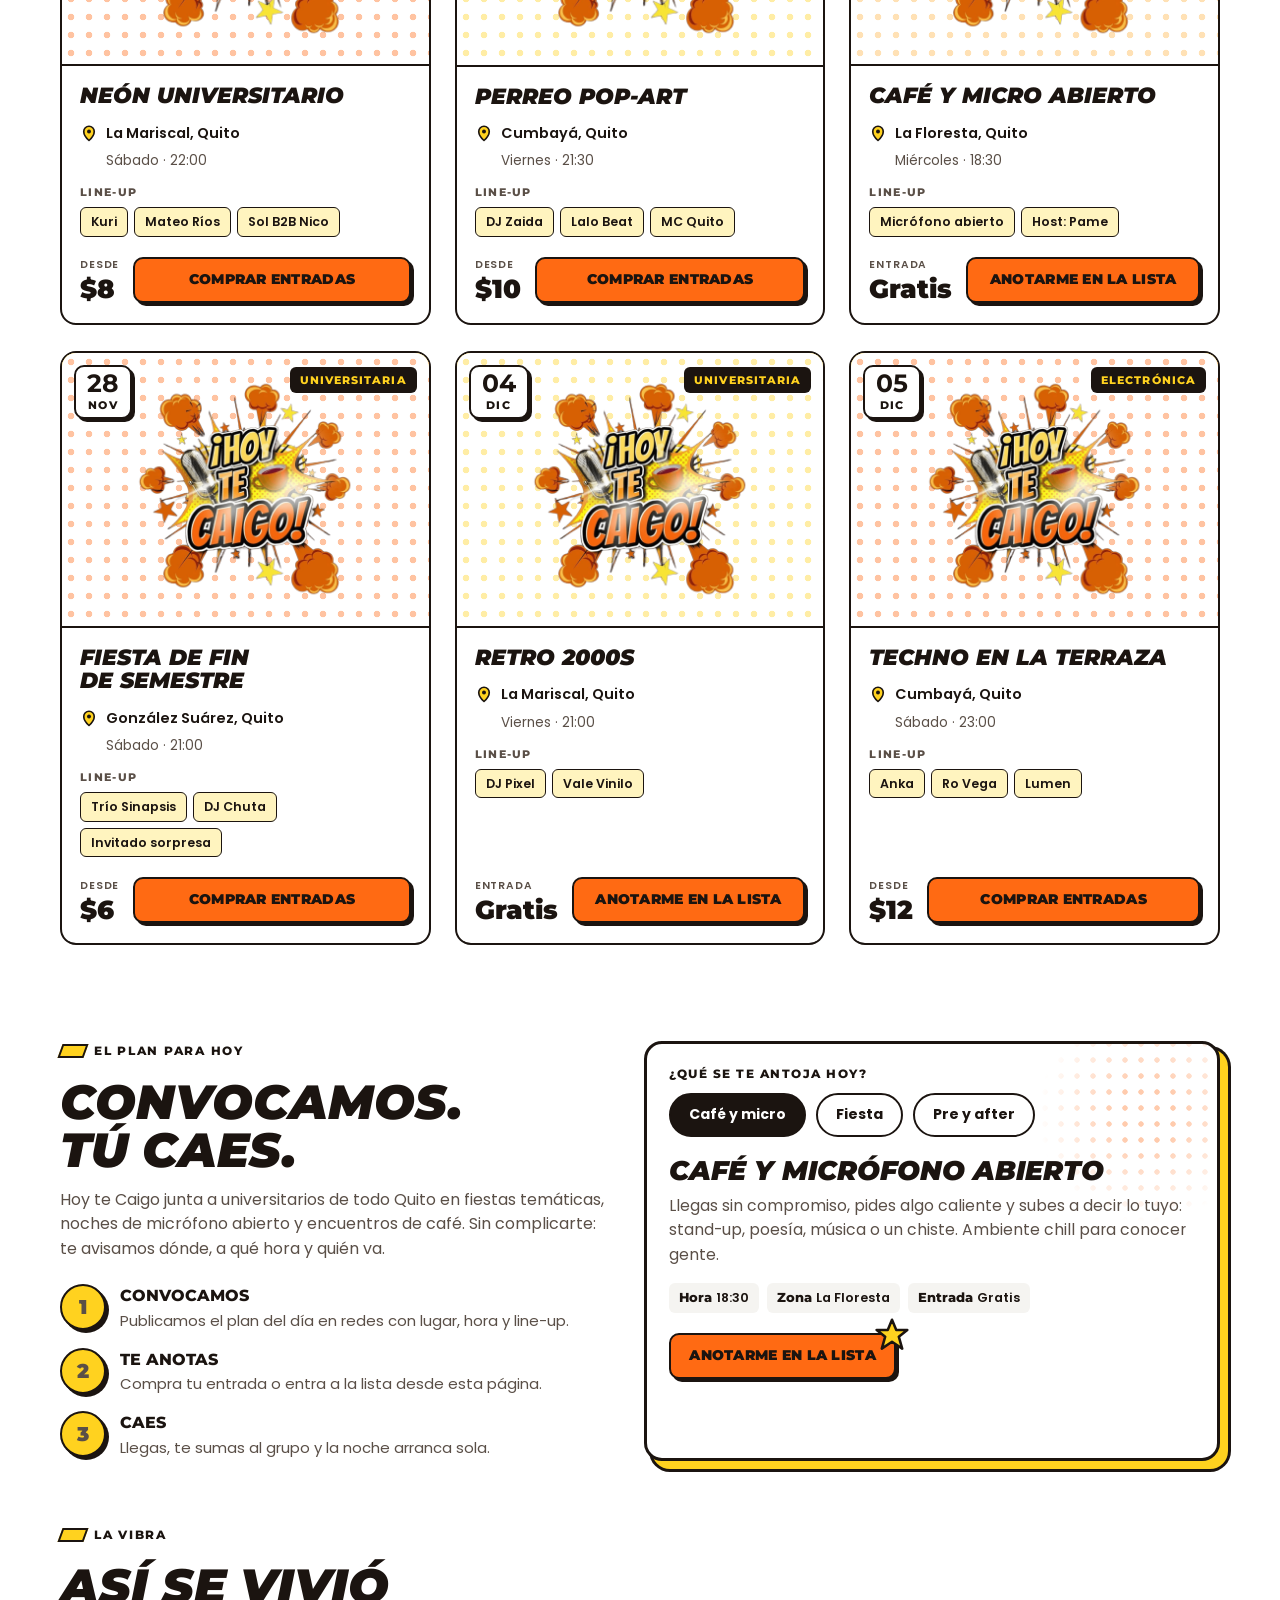
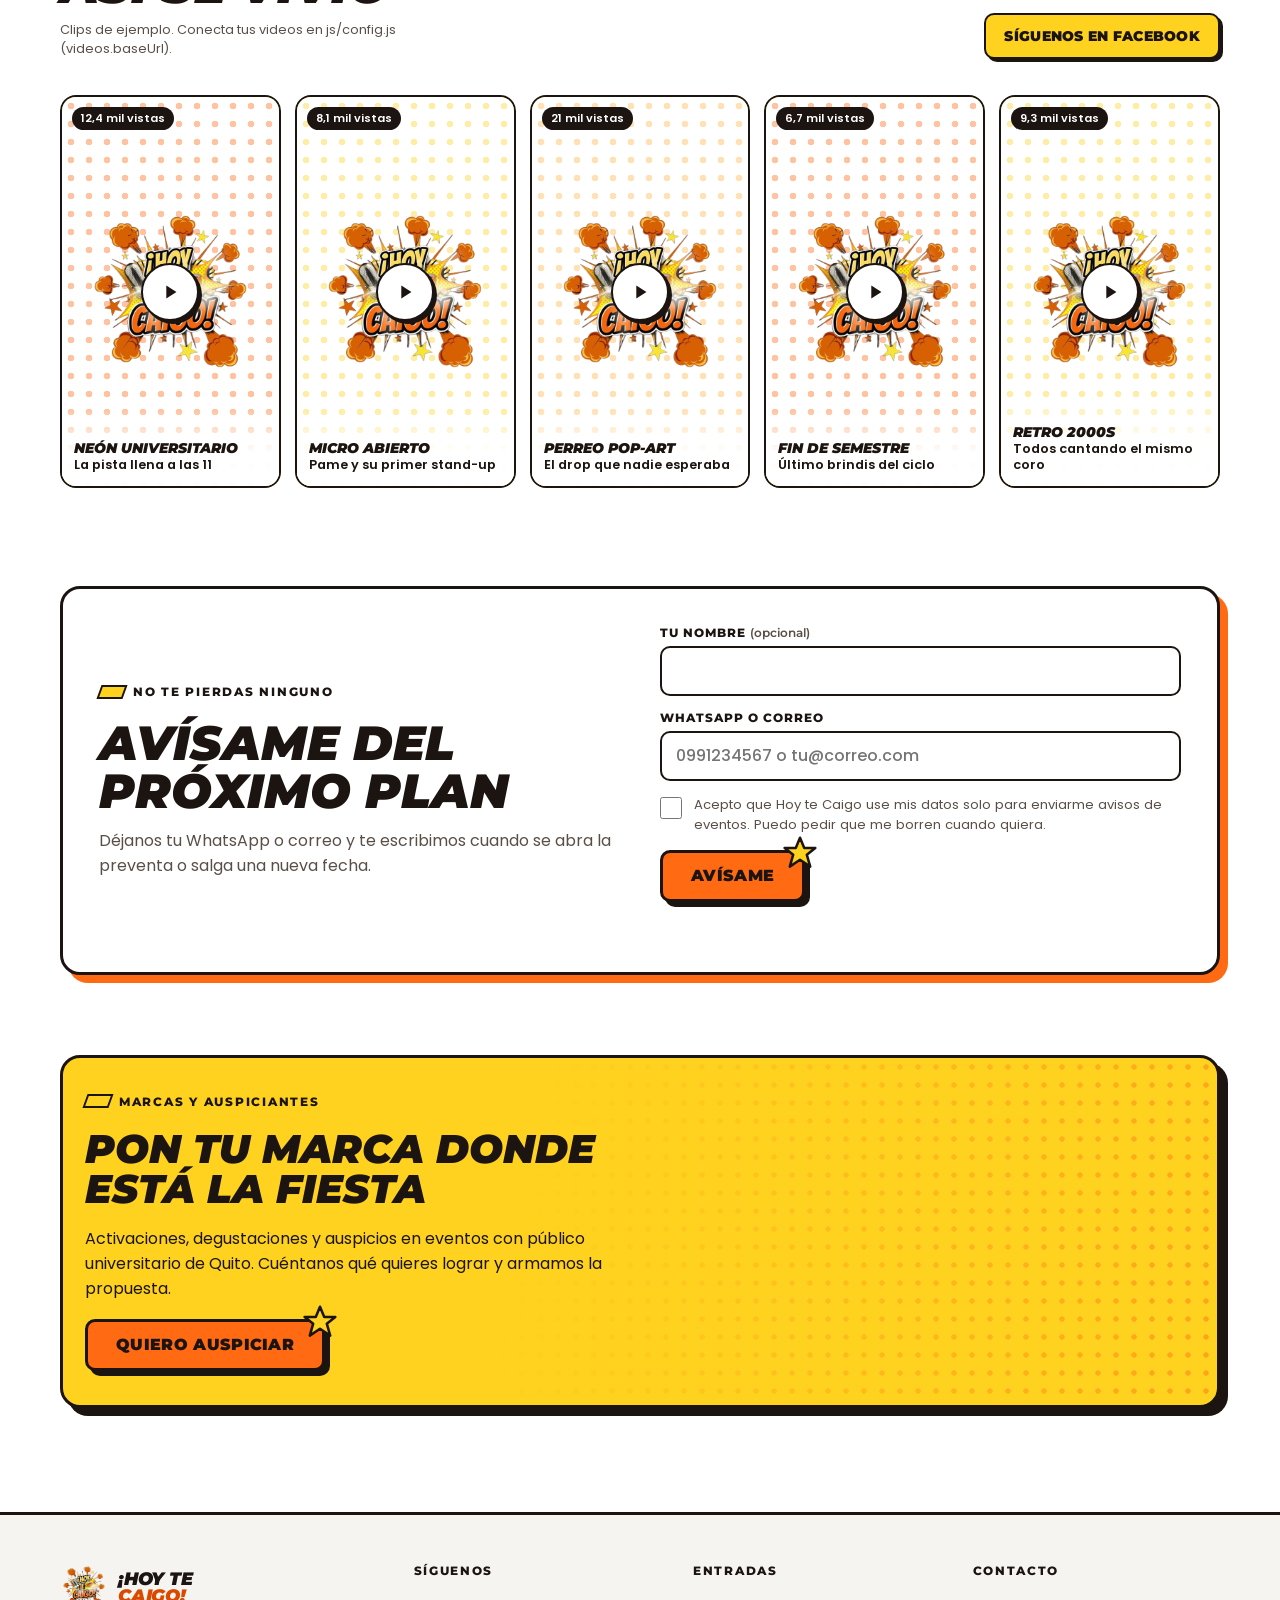
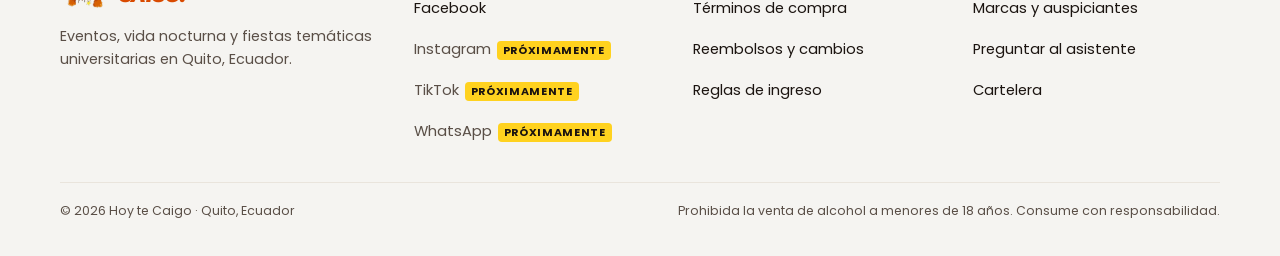
==== commit 85e81736: "Agrega cuenta regresiva, formulario Avisame, vista previa al compartir Co-Authored-By: Claude Sonnet" ====
--- a/index.html
+++ b/index.html
@@ -6,6 +6,18 @@
   <title>Hoy te Caigo</title>
   <meta name="description" content="Fiestas temáticas, micrófono abierto y encuentros universitarios en Quito, Ecuador.">
   <meta name="theme-color" content="#ffffff">
+  <!-- Vista previa al compartir. Al publicar, cambia las rutas relativas por la URL completa (ver README). -->
+  <meta property="og:type" content="website">
+  <meta property="og:locale" content="es_EC">
+  <meta property="og:site_name" content="Hoy te Caigo">
+  <meta property="og:title" content="¡Hoy te Caigo! Fiestas y eventos universitarios en Quito">
+  <meta property="og:description" content="Cartelera de fiestas temáticas, micrófono abierto y encuentros. Elige tu noche y cae con tu gente.">
+  <meta property="og:image" content="assets/og-image.png">
+  <meta property="og:image:width" content="1200">
+  <meta property="og:image:height" content="630">
+  <meta property="og:image:alt" content="Logo de Hoy te Caigo: explosión de cómic con micrófono y taza de café">
+  <meta name="twitter:card" content="summary_large_image">
+  <meta name="twitter:image" content="assets/og-image.png">
   <link rel="icon" href="assets/logo.png" type="image/png">
   <link rel="preconnect" href="https://fonts.googleapis.com">
   <link rel="preconnect" href="https://fonts.gstatic.com" crossorigin>
@@ -61,6 +73,24 @@
 
   <div class="ticker" aria-hidden="true"><div class="ticker__row" id="ticker"></div></div>
 
+  <!-- PRÓXIMO EVENTO (se llena solo con el primer evento futuro de js/data.js) -->
+  <section class="next" id="next" aria-label="Próximo evento" hidden>
+    <div class="next__in">
+      <div class="next__info">
+        <span class="eyebrow">Próximo evento</span>
+        <h2 id="nexttitle"></h2>
+        <p id="nextmeta"></p>
+        <a class="btn btn--star" href="#cartelera">Ver cartelera</a>
+      </div>
+      <div class="count" role="timer" aria-label="Tiempo que falta para el evento">
+        <div><b id="cd-d">0</b><small>Días</small></div>
+        <div><b id="cd-h">0</b><small>Horas</small></div>
+        <div><b id="cd-m">0</b><small>Min</small></div>
+        <div><b id="cd-s">0</b><small>Seg</small></div>
+      </div>
+    </div>
+  </section>
+
   <!-- CARTELERA -->
   <section id="cartelera">
     <div class="sec-head">
@@ -104,6 +134,31 @@
       <a class="btn btn--sm btn--yellow" href="#" data-social="facebook" data-label="Síguenos en Facebook">Síguenos en Facebook</a>
     </div>
     <div class="feed" id="feed"></div>
+
+    <div class="lead" id="avisame">
+      <div>
+        <span class="eyebrow">No te pierdas ninguno</span>
+        <h2 class="h2-big">Avísame del próximo plan</h2>
+        <p class="plan__intro">Déjanos tu WhatsApp o correo y te escribimos cuando se abra la preventa o salga una nueva fecha.</p>
+      </div>
+      <form id="leadform" novalidate>
+        <div class="field">
+          <label for="lead-name">Tu nombre <span>(opcional)</span></label>
+          <input id="lead-name" name="name" type="text" maxlength="60" autocomplete="name">
+        </div>
+        <div class="field">
+          <label for="lead-contact">WhatsApp o correo</label>
+          <input id="lead-contact" name="contact" type="text" maxlength="120" inputmode="email" autocomplete="email" required placeholder="0991234567 o tu@correo.com">
+        </div>
+        <label class="check" for="lead-ok">
+          <input id="lead-ok" name="consent" type="checkbox" required>
+          <span>Acepto que Hoy te Caigo use mis datos solo para enviarme avisos de eventos. Puedo pedir que me borren cuando quiera.</span>
+        </label>
+        <div class="hp" aria-hidden="true"><label for="lead-web">No llenar</label><input id="lead-web" name="website" type="text" tabindex="-1" autocomplete="off"></div>
+        <button class="btn btn--star" type="submit">Avísame</button>
+        <p class="lead__msg" id="leadmsg" role="status"></p>
+      </form>
+    </div>
 
     <div class="band" id="contacto">
       <span class="eyebrow">Marcas y auspiciantes</span>
--- a/css/styles.css
+++ b/css/styles.css
@@ -159,6 +159,36 @@
 .chip[aria-pressed="true"] { background: var(--ink); color: var(--white); }
 .note { font-size: .8rem; color: var(--ink-soft); margin-top: 6px; }
 .note:empty { display: none; }
+
+/* ---------- Próximo evento ---------- */
+section.next { padding-block: 56px 0; }
+.next__in { display: grid; gap: 24px; align-items: center; background: var(--yellow); border: 3px solid var(--ink); border-radius: 20px; box-shadow: 8px 8px 0 var(--ink); padding: 26px 22px; position: relative; overflow: hidden; isolation: isolate; }
+.next__in::before { content: ""; position: absolute; z-index: -1; inset: 0; background-image: radial-gradient(circle, rgba(255,106,19,.4) 2.4px, transparent 3px); background-size: 18px 18px; -webkit-mask-image: linear-gradient(100deg, transparent 35%, #000); mask-image: linear-gradient(100deg, transparent 35%, #000); }
+@media (min-width: 820px) { .next__in { grid-template-columns: 1.2fr 1fr; padding: 32px 36px; } }
+.next__info { display: grid; gap: 12px; justify-items: start; }
+.next__info h2 { font-weight: 900; font-style: italic; text-transform: uppercase; font-size: clamp(1.7rem, 5.5vw, 2.8rem); line-height: 1; }
+.next__info p { font-weight: 600; }
+.count { display: grid; grid-template-columns: repeat(4, 1fr); gap: 10px; }
+.count div { background: var(--white); border: 2.5px solid var(--ink); border-radius: 12px; box-shadow: 3px 3px 0 var(--ink); text-align: center; padding: 12px 4px 10px; }
+.count b { display: block; font: 900 clamp(1.5rem, 6vw, 2.4rem)/1 var(--font-display); font-variant-numeric: tabular-nums; }
+.count small { font: 800 .62rem var(--font-display); letter-spacing: .12em; text-transform: uppercase; color: var(--ink-soft); }
+
+/* ---------- Avísame (captura de contactos) ---------- */
+.lead { margin-top: 80px; display: grid; gap: 24px; border: 3px solid var(--ink); border-radius: 20px; padding: 28px 22px; background: var(--white); box-shadow: 8px 8px 0 var(--orange); }
+@media (min-width: 820px) { .lead { grid-template-columns: 1fr 1fr; padding: 36px; gap: 40px; align-items: center; } }
+.lead form { display: grid; gap: 14px; }
+.field { display: grid; gap: 6px; }
+.field label { font: 800 .78rem var(--font-display); letter-spacing: .08em; text-transform: uppercase; }
+.field label span { font-weight: 600; letter-spacing: 0; text-transform: none; color: var(--ink-soft); }
+.field input { min-height: 50px; padding: 0 14px; font: 500 16px var(--font-body); color: var(--ink); background: var(--white); border: 2.5px solid var(--ink); border-radius: 10px; }
+.field input:focus-visible { outline: 3px solid var(--orange); outline-offset: 2px; }
+.field input[aria-invalid="true"] { border-color: var(--orange-deep); background: #fff1ea; }
+.check { display: grid; grid-template-columns: 24px 1fr; gap: 10px; align-items: start; font-size: .82rem; color: var(--ink-soft); cursor: pointer; }
+.check input { width: 22px; height: 22px; margin: 2px 0 0; accent-color: var(--orange); }
+.hp { position: absolute; left: -9999px; width: 1px; height: 1px; overflow: hidden; }
+.lead form .btn { justify-self: start; }
+.lead__msg { min-height: 1.4em; font-size: .9rem; font-weight: 600; }
+.lead__msg.err { color: var(--orange-deep); }
 
 /* ---------- Tarjetas ---------- */
 .grid { display: grid; gap: 26px 24px; grid-template-columns: repeat(auto-fill, minmax(min(100%, 320px), 1fr)); }
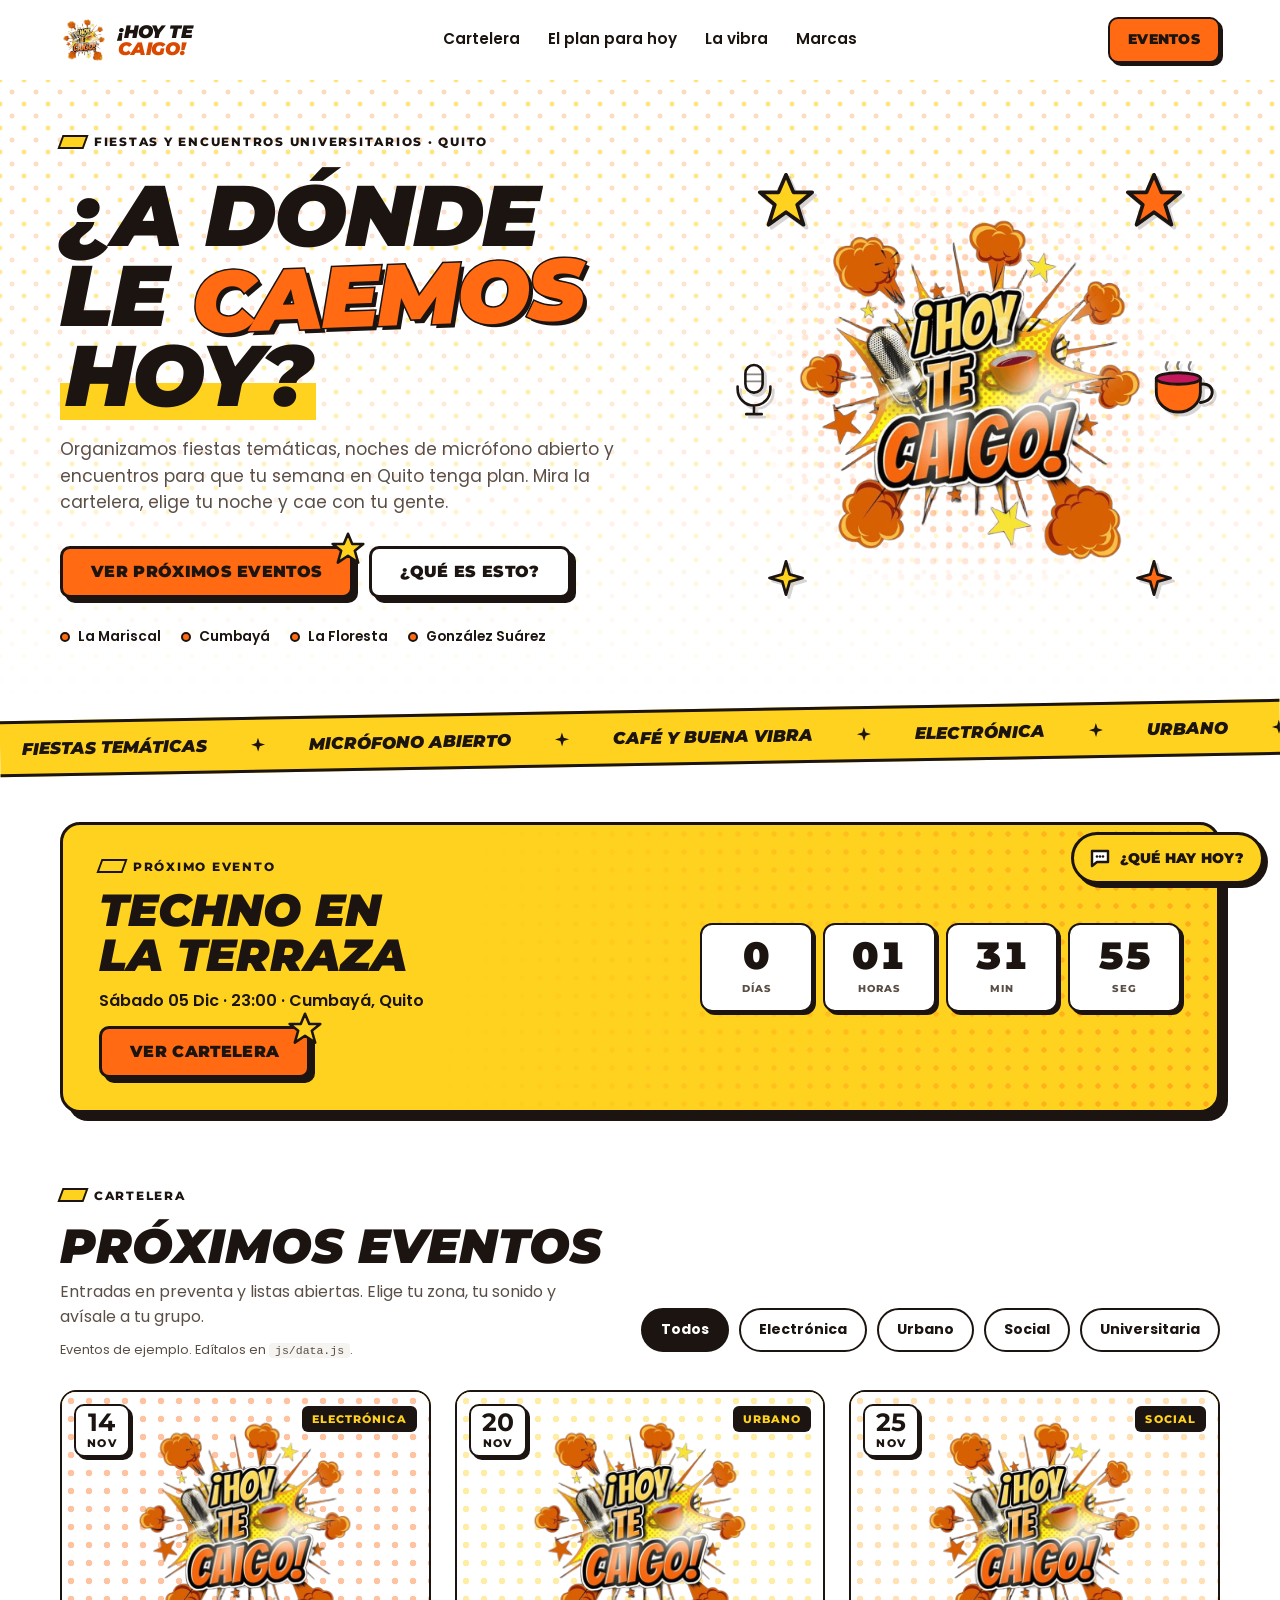
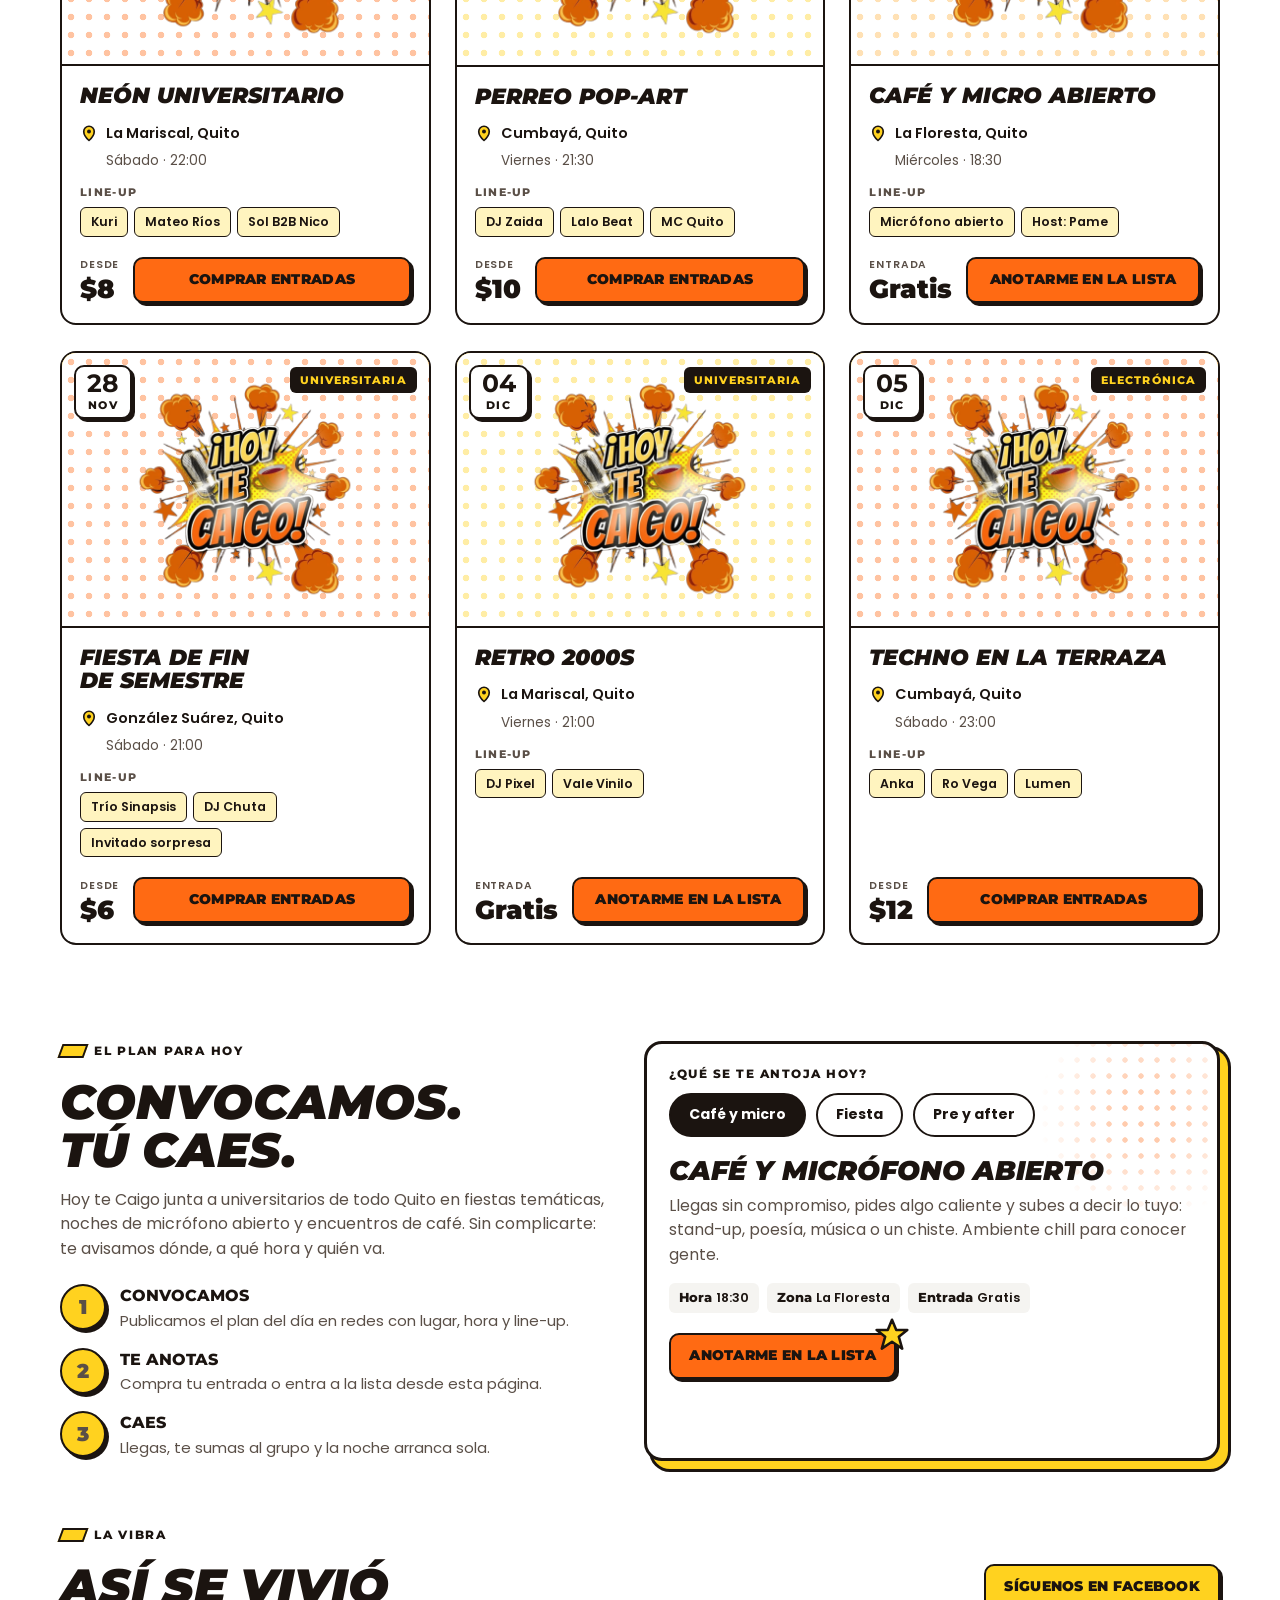
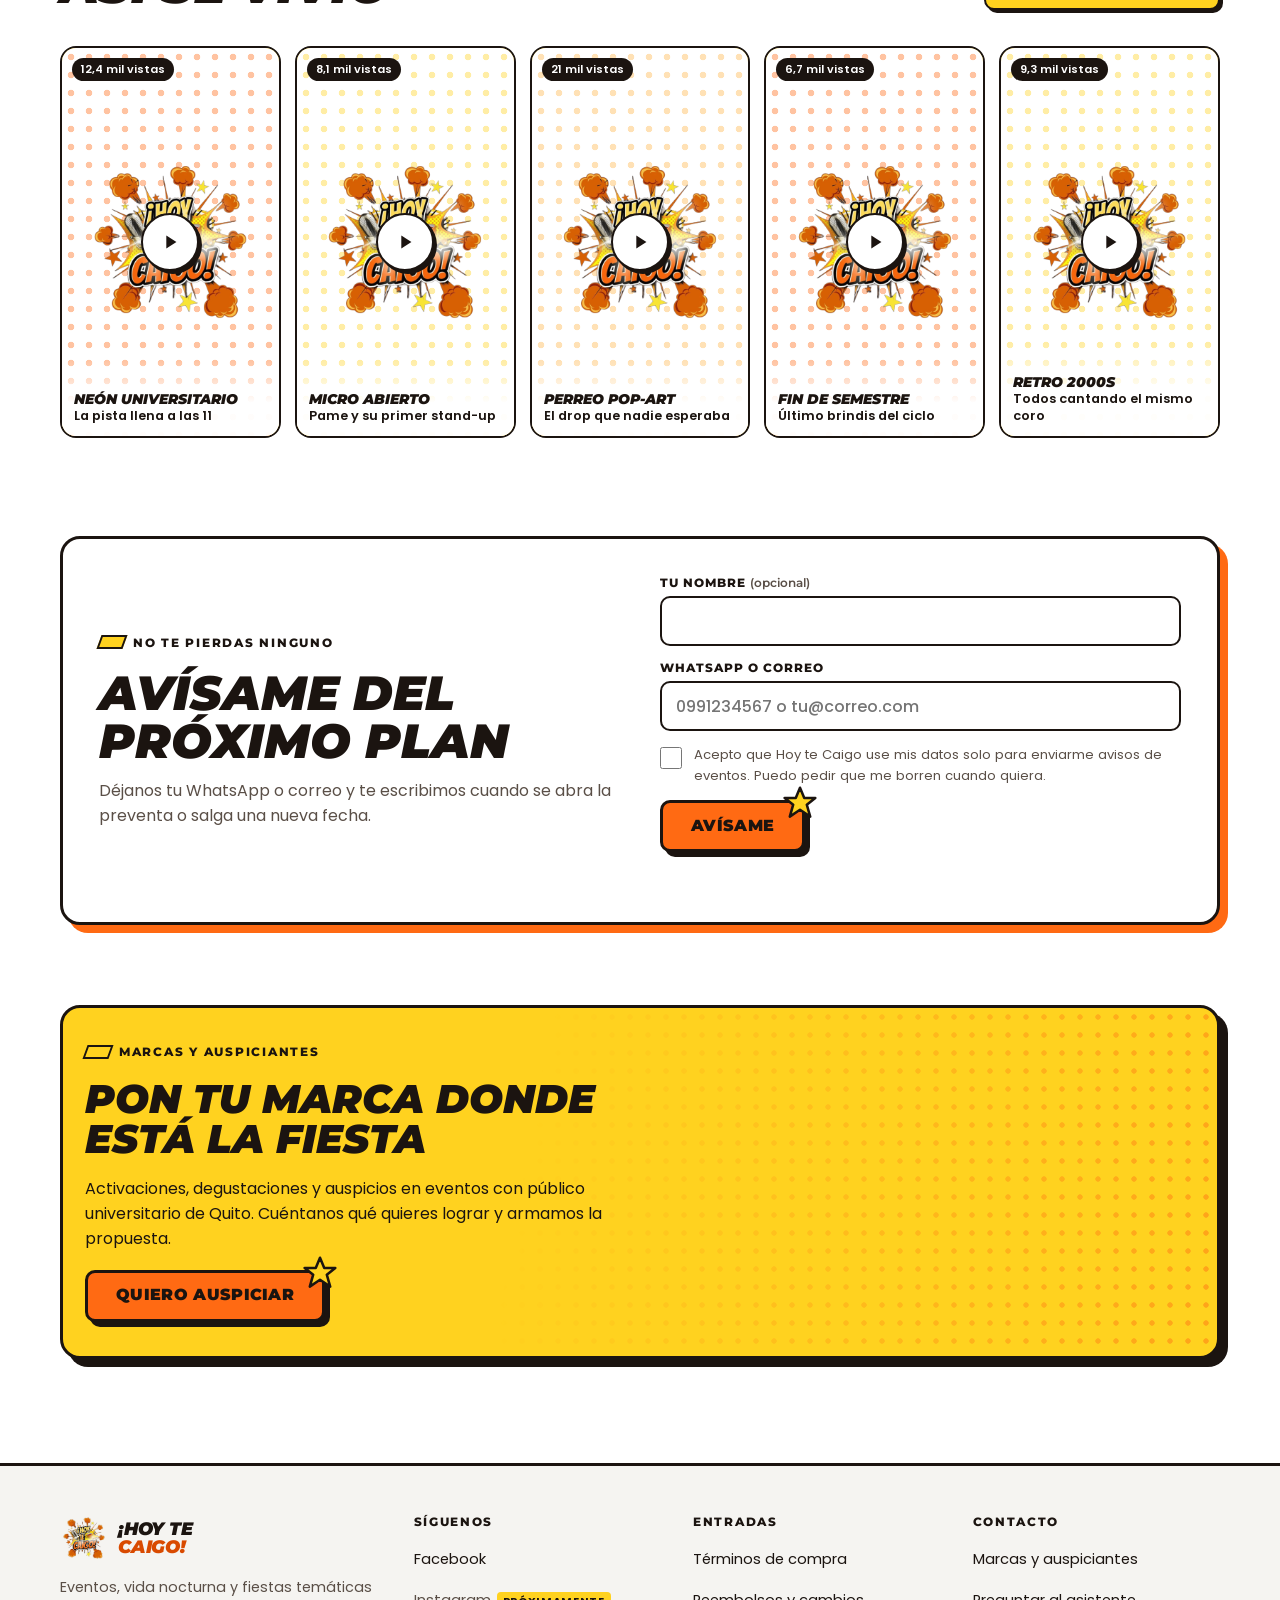
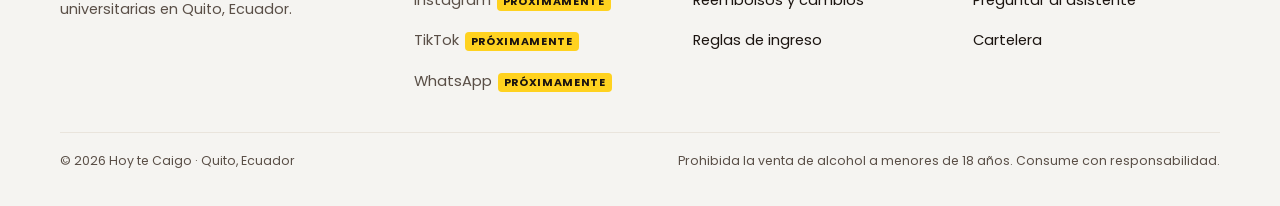
==== commit 96f422dd: "Usa la URL de Vercel en la vista previa y reduce el boton del chat en celular Co-Authored-By: Claude" ====
--- a/index.html
+++ b/index.html
@@ -6,18 +6,20 @@
   <title>Hoy te Caigo</title>
   <meta name="description" content="Fiestas temáticas, micrófono abierto y encuentros universitarios en Quito, Ecuador.">
   <meta name="theme-color" content="#ffffff">
-  <!-- Vista previa al compartir. Al publicar, cambia las rutas relativas por la URL completa (ver README). -->
+  <!-- Vista previa al compartir. Al comprar el dominio, reemplaza hoytecaigo.vercel.app por el dominio nuevo (ver README). -->
+  <link rel="canonical" href="https://hoytecaigo.vercel.app/">
+  <meta property="og:url" content="https://hoytecaigo.vercel.app/">
   <meta property="og:type" content="website">
   <meta property="og:locale" content="es_EC">
   <meta property="og:site_name" content="Hoy te Caigo">
   <meta property="og:title" content="¡Hoy te Caigo! Fiestas y eventos universitarios en Quito">
   <meta property="og:description" content="Cartelera de fiestas temáticas, micrófono abierto y encuentros. Elige tu noche y cae con tu gente.">
-  <meta property="og:image" content="assets/og-image.png">
+  <meta property="og:image" content="https://hoytecaigo.vercel.app/assets/og-image.png">
   <meta property="og:image:width" content="1200">
   <meta property="og:image:height" content="630">
   <meta property="og:image:alt" content="Logo de Hoy te Caigo: explosión de cómic con micrófono y taza de café">
   <meta name="twitter:card" content="summary_large_image">
-  <meta name="twitter:image" content="assets/og-image.png">
+  <meta name="twitter:image" content="https://hoytecaigo.vercel.app/assets/og-image.png">
   <link rel="icon" href="assets/logo.png" type="image/png">
   <link rel="preconnect" href="https://fonts.googleapis.com">
   <link rel="preconnect" href="https://fonts.gstatic.com" crossorigin>
@@ -200,7 +202,7 @@
 </dialog>
 
 <!-- Chatbot -->
-<button type="button" class="chat-fab" id="chatfab" aria-expanded="false" aria-controls="chatpanel">
+<button type="button" class="chat-fab" id="chatfab" aria-label="Abrir el asistente de Hoy te Caigo" aria-expanded="false" aria-controls="chatpanel">
   <svg width="24" height="24" viewBox="0 0 24 24" aria-hidden="true"><path d="M4 5h16v11H9l-5 4z" fill="#fff" stroke="#1b1410" stroke-width="2.4" stroke-linejoin="round"/><circle cx="9" cy="10.5" r="1.3" fill="#1b1410"/><circle cx="12" cy="10.5" r="1.3" fill="#1b1410"/><circle cx="15" cy="10.5" r="1.3" fill="#1b1410"/></svg>
   <span>¿Qué hay hoy?</span>
 </button>
--- a/css/styles.css
+++ b/css/styles.css
@@ -292,6 +292,11 @@
   background: var(--yellow); border: 3px solid var(--ink); border-radius: 999px; box-shadow: 4px 4px 0 var(--ink); cursor: pointer;
   transition: transform .12s, box-shadow .12s;
 }
+/* En celular el botón es solo el ícono, para no tapar los botones de las tarjetas */
+@media (max-width: 520px) {
+  .chat-fab { width: 56px; height: 56px; min-height: 0; padding: 0; justify-content: center; border-radius: 50%; }
+  .chat-fab span { display: none; }
+}
 .chat-fab:hover { transform: translate(-2px,-2px); box-shadow: 6px 6px 0 var(--ink); }
 .chat-fab:active { transform: translate(3px,3px); box-shadow: 1px 1px 0 var(--ink); }
 .chat {
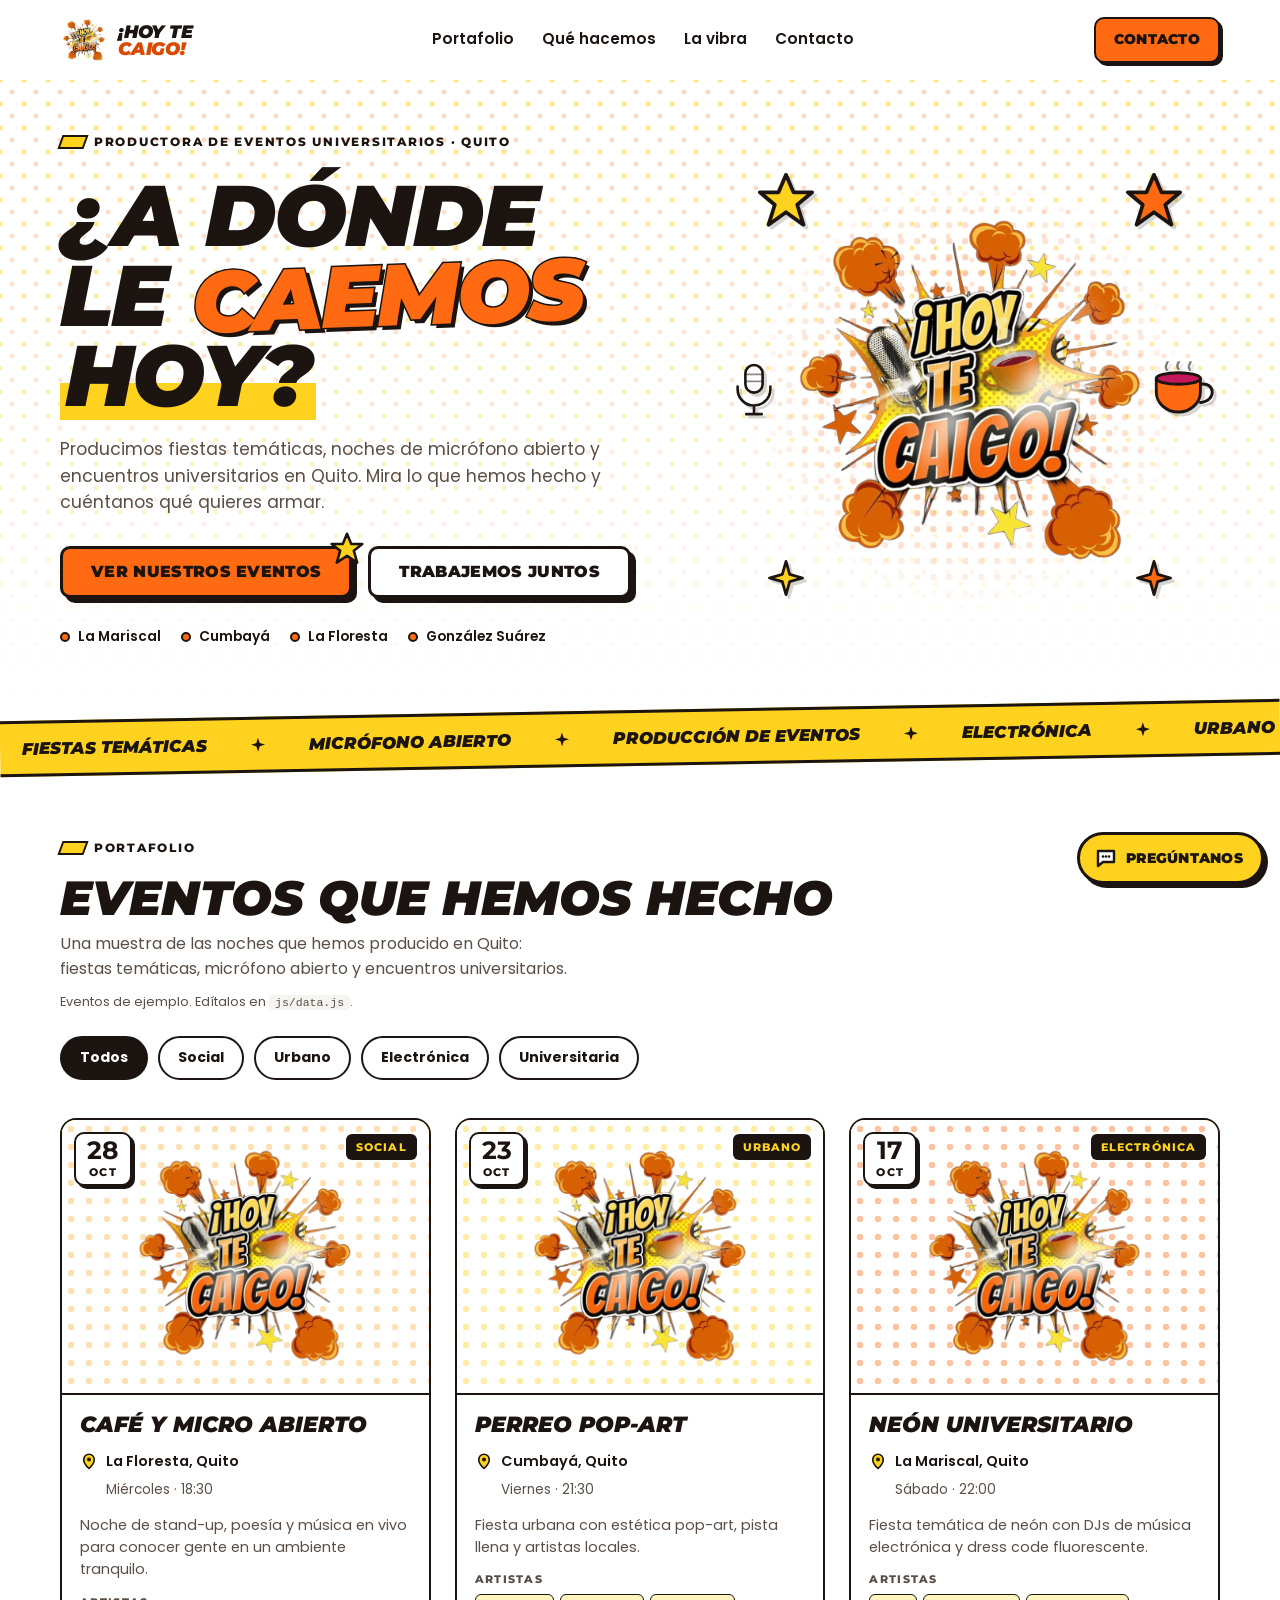
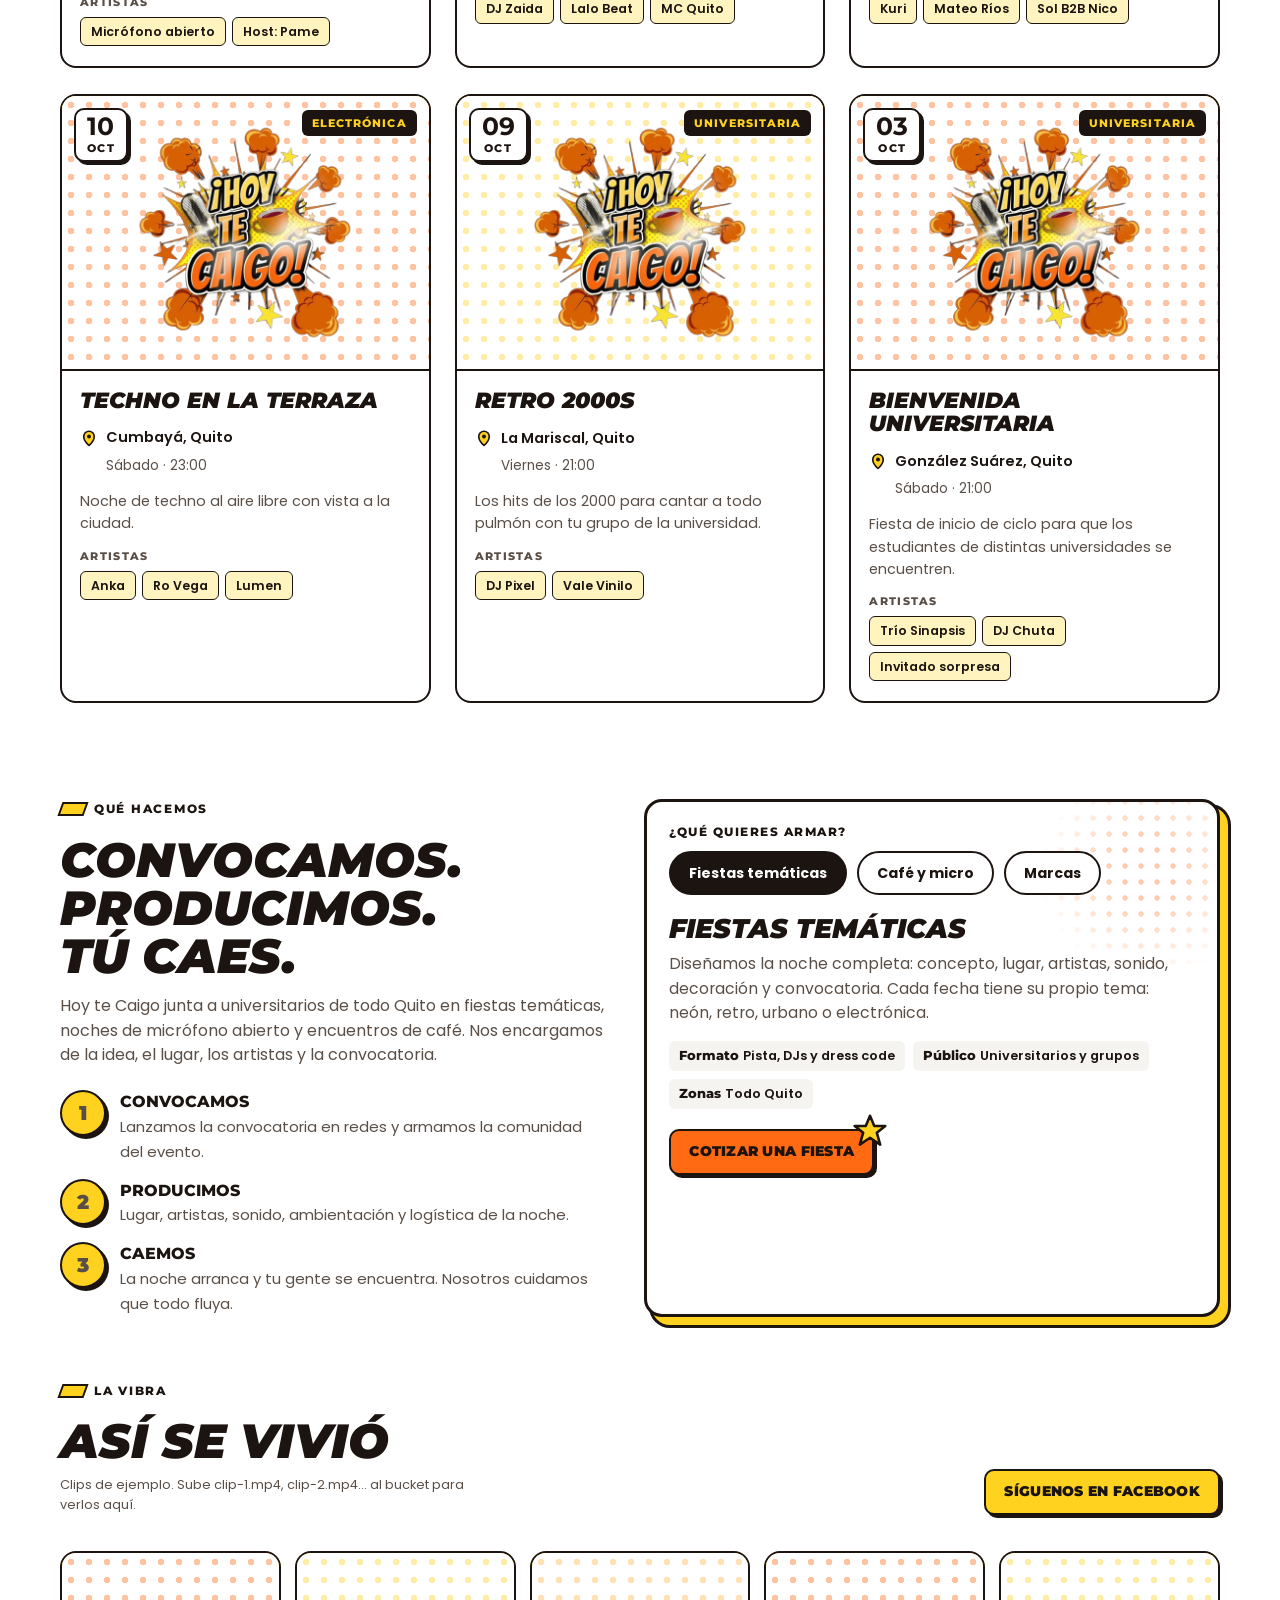
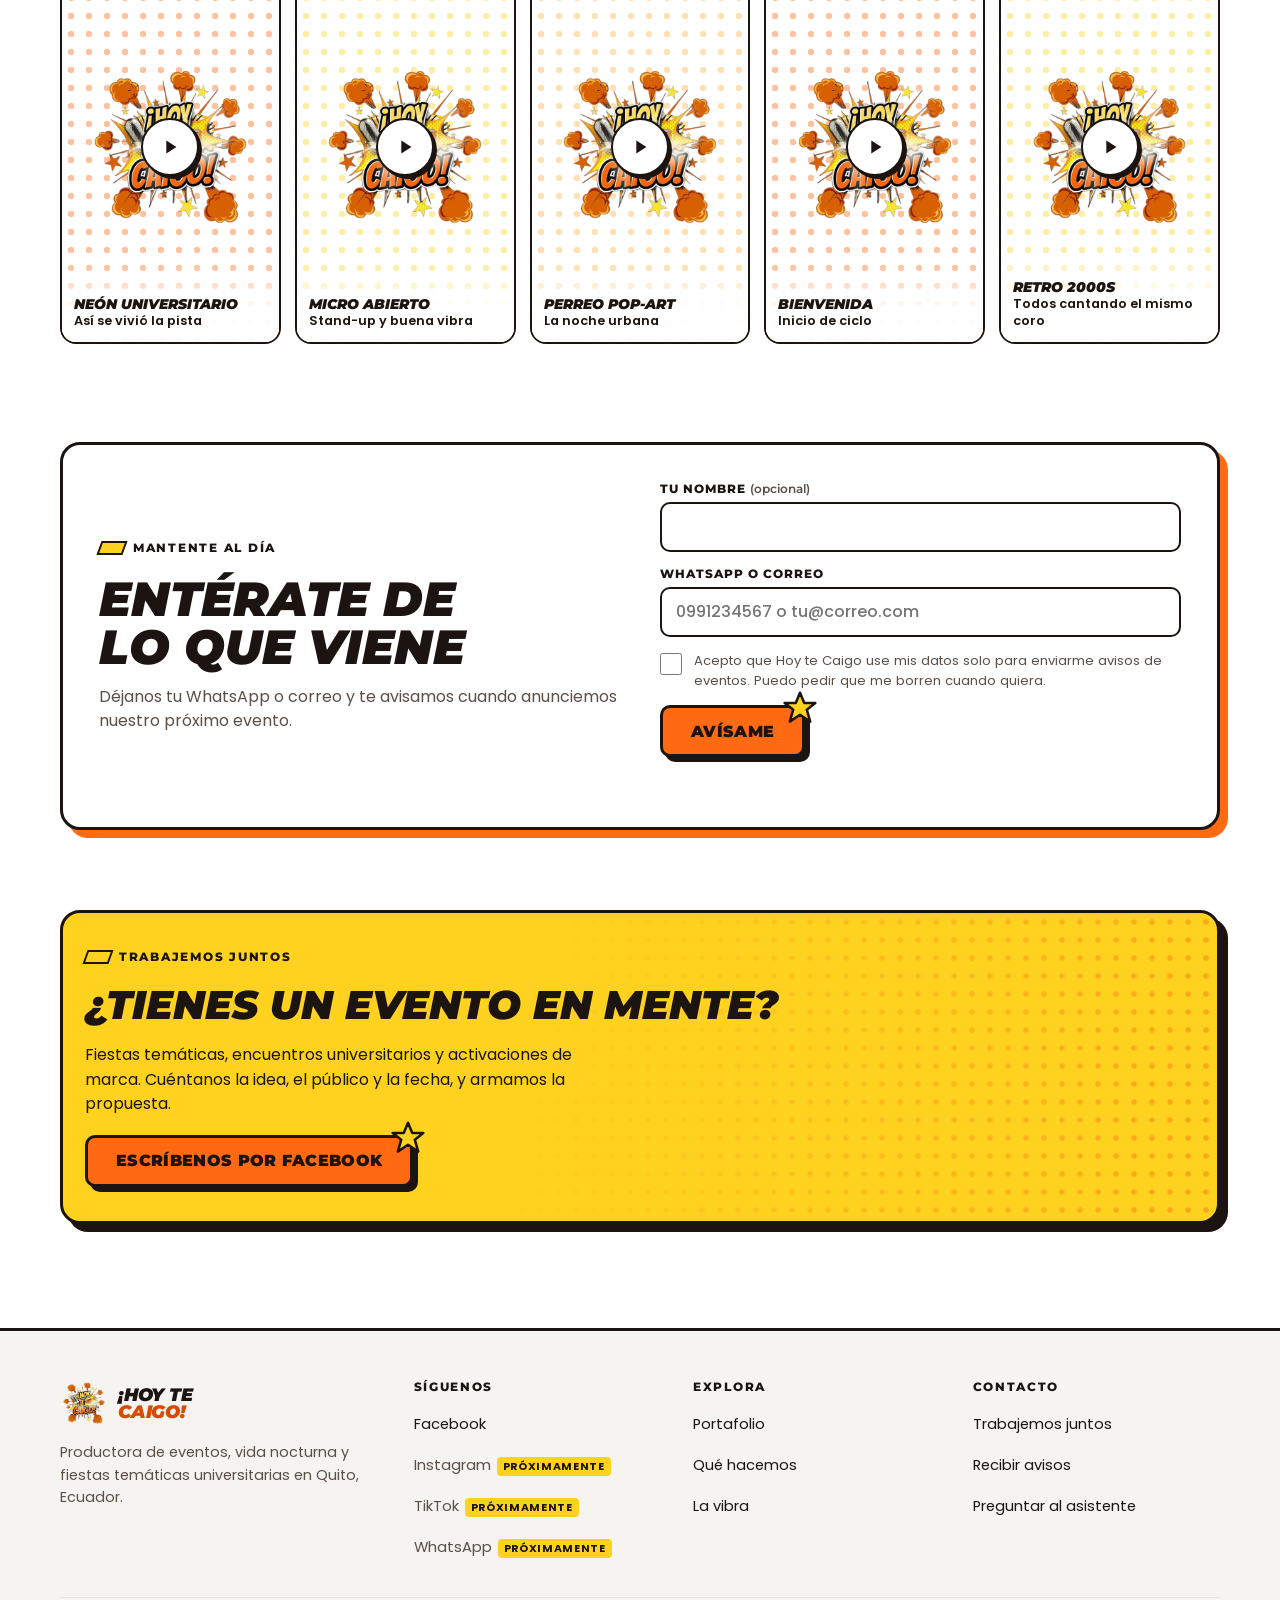
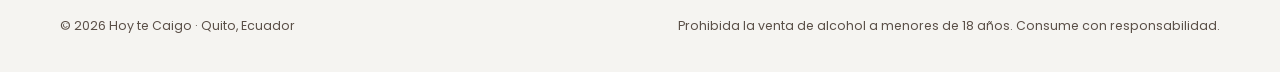
==== commit b9708a60: "Convierte la landing en portafolio y agrega autodeteccion de videos en R2 - Quita precios, entradas " ====
--- a/index.html
+++ b/index.html
@@ -4,7 +4,7 @@
   <meta charset="utf-8">
   <meta name="viewport" content="width=device-width, initial-scale=1, viewport-fit=cover">
   <title>Hoy te Caigo</title>
-  <meta name="description" content="Fiestas temáticas, micrófono abierto y encuentros universitarios en Quito, Ecuador.">
+  <meta name="description" content="Productora de fiestas temáticas, micrófono abierto y encuentros universitarios en Quito, Ecuador. Mira nuestro portafolio.">
   <meta name="theme-color" content="#ffffff">
   <!-- Vista previa al compartir. Al comprar el dominio, reemplaza hoytecaigo.vercel.app por el dominio nuevo (ver README). -->
   <link rel="canonical" href="https://hoytecaigo.vercel.app/">
@@ -13,7 +13,7 @@
   <meta property="og:locale" content="es_EC">
   <meta property="og:site_name" content="Hoy te Caigo">
   <meta property="og:title" content="¡Hoy te Caigo! Fiestas y eventos universitarios en Quito">
-  <meta property="og:description" content="Cartelera de fiestas temáticas, micrófono abierto y encuentros. Elige tu noche y cae con tu gente.">
+  <meta property="og:description" content="Portafolio de fiestas temáticas, micrófono abierto y encuentros. Cuéntanos qué quieres armar.">
   <meta property="og:image" content="https://hoytecaigo.vercel.app/assets/og-image.png">
   <meta property="og:image:width" content="1200">
   <meta property="og:image:height" content="630">
@@ -34,12 +34,12 @@
     <span class="brand__text">¡Hoy te<span>Caigo!</span></span>
   </a>
   <nav class="nav" aria-label="Principal">
-    <a href="#cartelera">Cartelera</a>
-    <a href="#plan">El plan para hoy</a>
+    <a href="#portafolio">Portafolio</a>
+    <a href="#servicios">Qué hacemos</a>
     <a href="#vibra">La vibra</a>
-    <a href="#contacto">Marcas</a>
+    <a href="#contacto">Contacto</a>
   </nav>
-  <a class="btn btn--sm" href="#cartelera">Eventos</a>
+  <a class="btn btn--sm" href="#contacto">Contacto</a>
 </header>
 
 <main class="wrap" id="inicio">
@@ -47,12 +47,12 @@
   <div class="hero">
     <div class="hero__grid">
       <div>
-        <span class="eyebrow">Fiestas y encuentros universitarios · Quito</span>
+        <span class="eyebrow">Productora de eventos universitarios · Quito</span>
         <h1>¿A dónde le <span class="pop">caemos</span> <span class="hl">hoy?</span></h1>
-        <p class="hero__lead">Organizamos fiestas temáticas, noches de micrófono abierto y encuentros para que tu semana en Quito tenga plan. Mira la cartelera, elige tu noche y cae con tu gente.</p>
+        <p class="hero__lead">Producimos fiestas temáticas, noches de micrófono abierto y encuentros universitarios en Quito. Mira lo que hemos hecho y cuéntanos qué quieres armar.</p>
         <div class="hero__cta">
-          <a class="btn btn--star" href="#cartelera">Ver próximos eventos</a>
-          <a class="btn btn--ghost" href="#plan">¿Qué es esto?</a>
+          <a class="btn btn--star" href="#portafolio">Ver nuestros eventos</a>
+          <a class="btn btn--ghost" href="#contacto">Trabajemos juntos</a>
         </div>
         <ul class="hero__meta">
           <li><i></i>La Mariscal</li><li><i></i>Cumbayá</li><li><i></i>La Floresta</li><li><i></i>González Suárez</li>
@@ -75,14 +75,14 @@
 
   <div class="ticker" aria-hidden="true"><div class="ticker__row" id="ticker"></div></div>
 
-  <!-- PRÓXIMO EVENTO (se llena solo con el primer evento futuro de js/data.js) -->
+  <!-- PRÓXIMO EVENTO (solo aparece si hay un evento futuro con fecha iso en js/data.js) -->
   <section class="next" id="next" aria-label="Próximo evento" hidden>
     <div class="next__in">
       <div class="next__info">
         <span class="eyebrow">Próximo evento</span>
         <h2 id="nexttitle"></h2>
         <p id="nextmeta"></p>
-        <a class="btn btn--star" href="#cartelera">Ver cartelera</a>
+        <a class="btn btn--star" href="#portafolio">Ver portafolio</a>
       </div>
       <div class="count" role="timer" aria-label="Tiempo que falta para el evento">
         <div><b id="cd-d">0</b><small>Días</small></div>
@@ -93,13 +93,13 @@
     </div>
   </section>
 
-  <!-- CARTELERA -->
-  <section id="cartelera">
+  <!-- PORTAFOLIO -->
+  <section id="portafolio">
     <div class="sec-head">
       <div>
-        <span class="eyebrow">Cartelera</span>
-        <h2>Próximos eventos</h2>
-        <p>Entradas en preventa y listas abiertas. Elige tu zona, tu sonido y avísale a tu grupo.</p>
+        <span class="eyebrow">Portafolio</span>
+        <h2>Eventos que hemos hecho</h2>
+        <p>Una muestra de las noches que hemos producido en Quito: fiestas temáticas, micrófono abierto y encuentros universitarios.</p>
         <p class="note">Eventos de ejemplo. Edítalos en <code>js/data.js</code>.</p>
       </div>
       <div class="filters" role="group" aria-label="Filtrar eventos" id="filters"></div>
@@ -107,22 +107,22 @@
     <div class="grid" id="events"></div>
   </section>
 
-  <!-- EL PLAN PARA HOY -->
-  <section id="plan">
+  <!-- QUÉ HACEMOS -->
+  <section id="servicios">
     <div class="plan">
       <div>
-        <span class="eyebrow">El plan para hoy</span>
-        <h2 class="h2-big">Convocamos. Tú caes.</h2>
-        <p class="plan__intro">Hoy te Caigo junta a universitarios de todo Quito en fiestas temáticas, noches de micrófono abierto y encuentros de café. Sin complicarte: te avisamos dónde, a qué hora y quién va.</p>
+        <span class="eyebrow">Qué hacemos</span>
+        <h2 class="h2-big">Convocamos. Producimos. Tú caes.</h2>
+        <p class="plan__intro">Hoy te Caigo junta a universitarios de todo Quito en fiestas temáticas, noches de micrófono abierto y encuentros de café. Nos encargamos de la idea, el lugar, los artistas y la convocatoria.</p>
         <ol class="steps">
-          <li><span class="n">1</span><div><b>Convocamos</b><span>Publicamos el plan del día en redes con lugar, hora y line-up.</span></div></li>
-          <li><span class="n">2</span><div><b>Te anotas</b><span>Compra tu entrada o entra a la lista desde esta página.</span></div></li>
-          <li><span class="n">3</span><div><b>Caes</b><span>Llegas, te sumas al grupo y la noche arranca sola.</span></div></li>
+          <li><span class="n">1</span><div><b>Convocamos</b><span>Lanzamos la convocatoria en redes y armamos la comunidad del evento.</span></div></li>
+          <li><span class="n">2</span><div><b>Producimos</b><span>Lugar, artistas, sonido, ambientación y logística de la noche.</span></div></li>
+          <li><span class="n">3</span><div><b>Caemos</b><span>La noche arranca y tu gente se encuentra. Nosotros cuidamos que todo fluya.</span></div></li>
         </ol>
       </div>
       <div class="plan__panel">
-        <div class="plan__q">¿Qué se te antoja hoy?</div>
-        <div class="moods" id="moods" role="group" aria-label="Elige un plan"></div>
+        <div class="plan__q">¿Qué quieres armar?</div>
+        <div class="moods" id="moods" role="group" aria-label="Elige un servicio"></div>
         <div class="plan__out" id="planout" aria-live="polite"></div>
       </div>
     </div>
@@ -139,9 +139,9 @@
 
     <div class="lead" id="avisame">
       <div>
-        <span class="eyebrow">No te pierdas ninguno</span>
-        <h2 class="h2-big">Avísame del próximo plan</h2>
-        <p class="plan__intro">Déjanos tu WhatsApp o correo y te escribimos cuando se abra la preventa o salga una nueva fecha.</p>
+        <span class="eyebrow">Mantente al día</span>
+        <h2 class="h2-big">Entérate de lo que viene</h2>
+        <p class="plan__intro">Déjanos tu WhatsApp o correo y te avisamos cuando anunciemos nuestro próximo evento.</p>
       </div>
       <form id="leadform" novalidate>
         <div class="field">
@@ -163,10 +163,10 @@
     </div>
 
     <div class="band" id="contacto">
-      <span class="eyebrow">Marcas y auspiciantes</span>
-      <h2>Pon tu marca donde está la fiesta</h2>
-      <p>Activaciones, degustaciones y auspicios en eventos con público universitario de Quito. Cuéntanos qué quieres lograr y armamos la propuesta.</p>
-      <a class="btn btn--star" href="#" data-social="facebook" data-label="Quiero auspiciar">Quiero auspiciar</a>
+      <span class="eyebrow">Trabajemos juntos</span>
+      <h2>¿Tienes un evento en mente?</h2>
+      <p>Fiestas temáticas, encuentros universitarios y activaciones de marca. Cuéntanos la idea, el público y la fecha, y armamos la propuesta.</p>
+      <a class="btn btn--star" href="#" data-social="facebook" data-label="Contacto">Escríbenos por Facebook</a>
     </div>
   </section>
 </main>
@@ -178,18 +178,18 @@
         <img class="brand__mark" src="assets/logo.png" width="48" height="48" alt="">
         <span class="brand__text">¡Hoy te<span>Caigo!</span></span>
       </a>
-      <p>Eventos, vida nocturna y fiestas temáticas universitarias en Quito, Ecuador.</p>
+      <p>Productora de eventos, vida nocturna y fiestas temáticas universitarias en Quito, Ecuador.</p>
     </div>
     <div><h4>Síguenos</h4><ul id="social"></ul></div>
-    <div><h4>Entradas</h4><ul>
-      <li><a href="#" data-soon="Términos de compra">Términos de compra</a></li>
-      <li><a href="#" data-soon="Reembolsos y cambios">Reembolsos y cambios</a></li>
-      <li><a href="#" data-soon="Reglas de ingreso">Reglas de ingreso</a></li>
+    <div><h4>Explora</h4><ul>
+      <li><a href="#portafolio">Portafolio</a></li>
+      <li><a href="#servicios">Qué hacemos</a></li>
+      <li><a href="#vibra">La vibra</a></li>
     </ul></div>
     <div><h4>Contacto</h4><ul>
-      <li><a href="#contacto">Marcas y auspiciantes</a></li>
+      <li><a href="#contacto">Trabajemos juntos</a></li>
+      <li><a href="#avisame">Recibir avisos</a></li>
       <li><a href="#" data-open-chat>Preguntar al asistente</a></li>
-      <li><a href="#cartelera">Cartelera</a></li>
     </ul></div>
   </div>
   <div class="legal"><span>© 2026 Hoy te Caigo · Quito, Ecuador</span><span>Prohibida la venta de alcohol a menores de 18 años. Consume con responsabilidad.</span></div>
@@ -204,7 +204,7 @@
 <!-- Chatbot -->
 <button type="button" class="chat-fab" id="chatfab" aria-label="Abrir el asistente de Hoy te Caigo" aria-expanded="false" aria-controls="chatpanel">
   <svg width="24" height="24" viewBox="0 0 24 24" aria-hidden="true"><path d="M4 5h16v11H9l-5 4z" fill="#fff" stroke="#1b1410" stroke-width="2.4" stroke-linejoin="round"/><circle cx="9" cy="10.5" r="1.3" fill="#1b1410"/><circle cx="12" cy="10.5" r="1.3" fill="#1b1410"/><circle cx="15" cy="10.5" r="1.3" fill="#1b1410"/></svg>
-  <span>¿Qué hay hoy?</span>
+  <span>Pregúntanos</span>
 </button>
 <section class="chat" id="chatpanel" hidden aria-label="Asistente de Hoy te Caigo">
   <header class="chat__head">
@@ -216,7 +216,7 @@
   <div class="chat__quick" id="chatquick"></div>
   <form class="chat__form" id="chatform" autocomplete="off">
     <label class="sr" for="chatin">Escribe tu pregunta</label>
-    <input id="chatin" type="text" maxlength="400" placeholder="Pregunta por eventos, entradas…" required>
+    <input id="chatin" type="text" maxlength="400" placeholder="Pregunta por nuestros eventos…" required>
     <button class="btn btn--sm" type="submit">Enviar</button>
   </form>
 </section>
--- a/css/styles.css
+++ b/css/styles.css
@@ -217,6 +217,7 @@
 .card__where { display: flex; gap: 8px; align-items: center; font-size: .9rem; font-weight: 600; }
 .card__where svg { flex: none; }
 .card__when { font-size: .85rem; color: var(--ink-soft); margin-top: -8px; padding-left: 26px; }
+.card__desc { font-size: .9rem; color: var(--ink-soft); }
 .lineup { display: flex; flex-wrap: wrap; gap: 6px; padding: 0; margin: 0; list-style: none; }
 .lineup li { font-size: .78rem; font-weight: 600; padding: 4px 10px; background: var(--yellow-pale); border: 1.5px solid var(--ink); border-radius: 6px; }
 .lineup-label { font: 800 .68rem var(--font-display); letter-spacing: .12em; text-transform: uppercase; color: var(--ink-soft); margin-bottom: -6px; }
@@ -254,7 +255,7 @@
   transition: transform .18s cubic-bezier(.3,1.5,.5,1), box-shadow .18s;
 }
 .clip:hover { transform: translateY(-6px) rotate(-1deg); box-shadow: 6px 8px 0 var(--orange); }
-.clip > img { position: absolute; inset: 0; width: 100%; height: 100%; object-fit: cover; }
+.clip > img, .clip > video { position: absolute; inset: 0; width: 100%; height: 100%; object-fit: cover; }
 .clip .ph img { width: 82%; }
 .clip__play { position: absolute; top: 50%; left: 50%; width: 58px; height: 58px; margin: -29px 0 0 -29px; background: var(--white); border: 2.5px solid var(--ink); border-radius: 50%; display: grid; place-items: center; box-shadow: 3px 3px 0 var(--ink); }
 .clip__cap { position: absolute; left: 0; right: 0; bottom: 0; padding: 30px 12px 12px; background: linear-gradient(transparent, rgba(255,255,255,.96) 55%); font-size: .8rem; font-weight: 600; line-height: 1.3; }
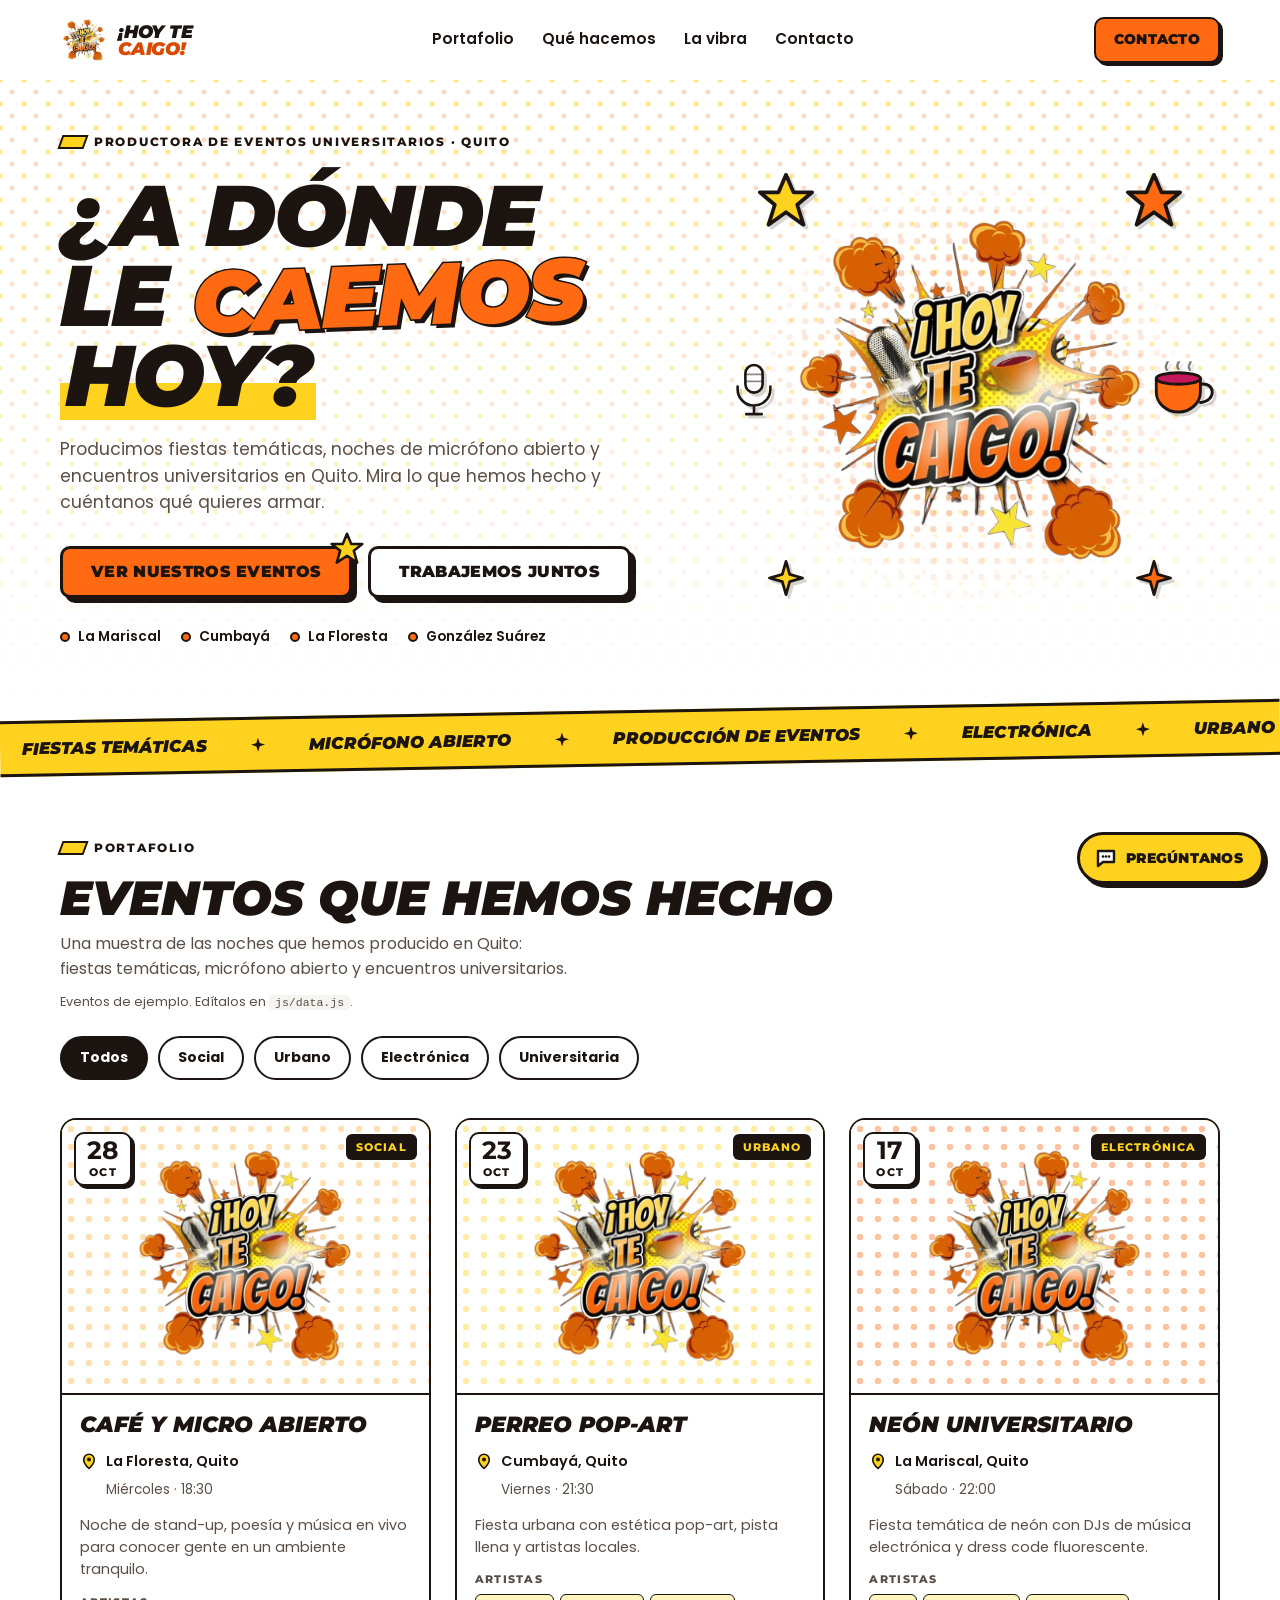
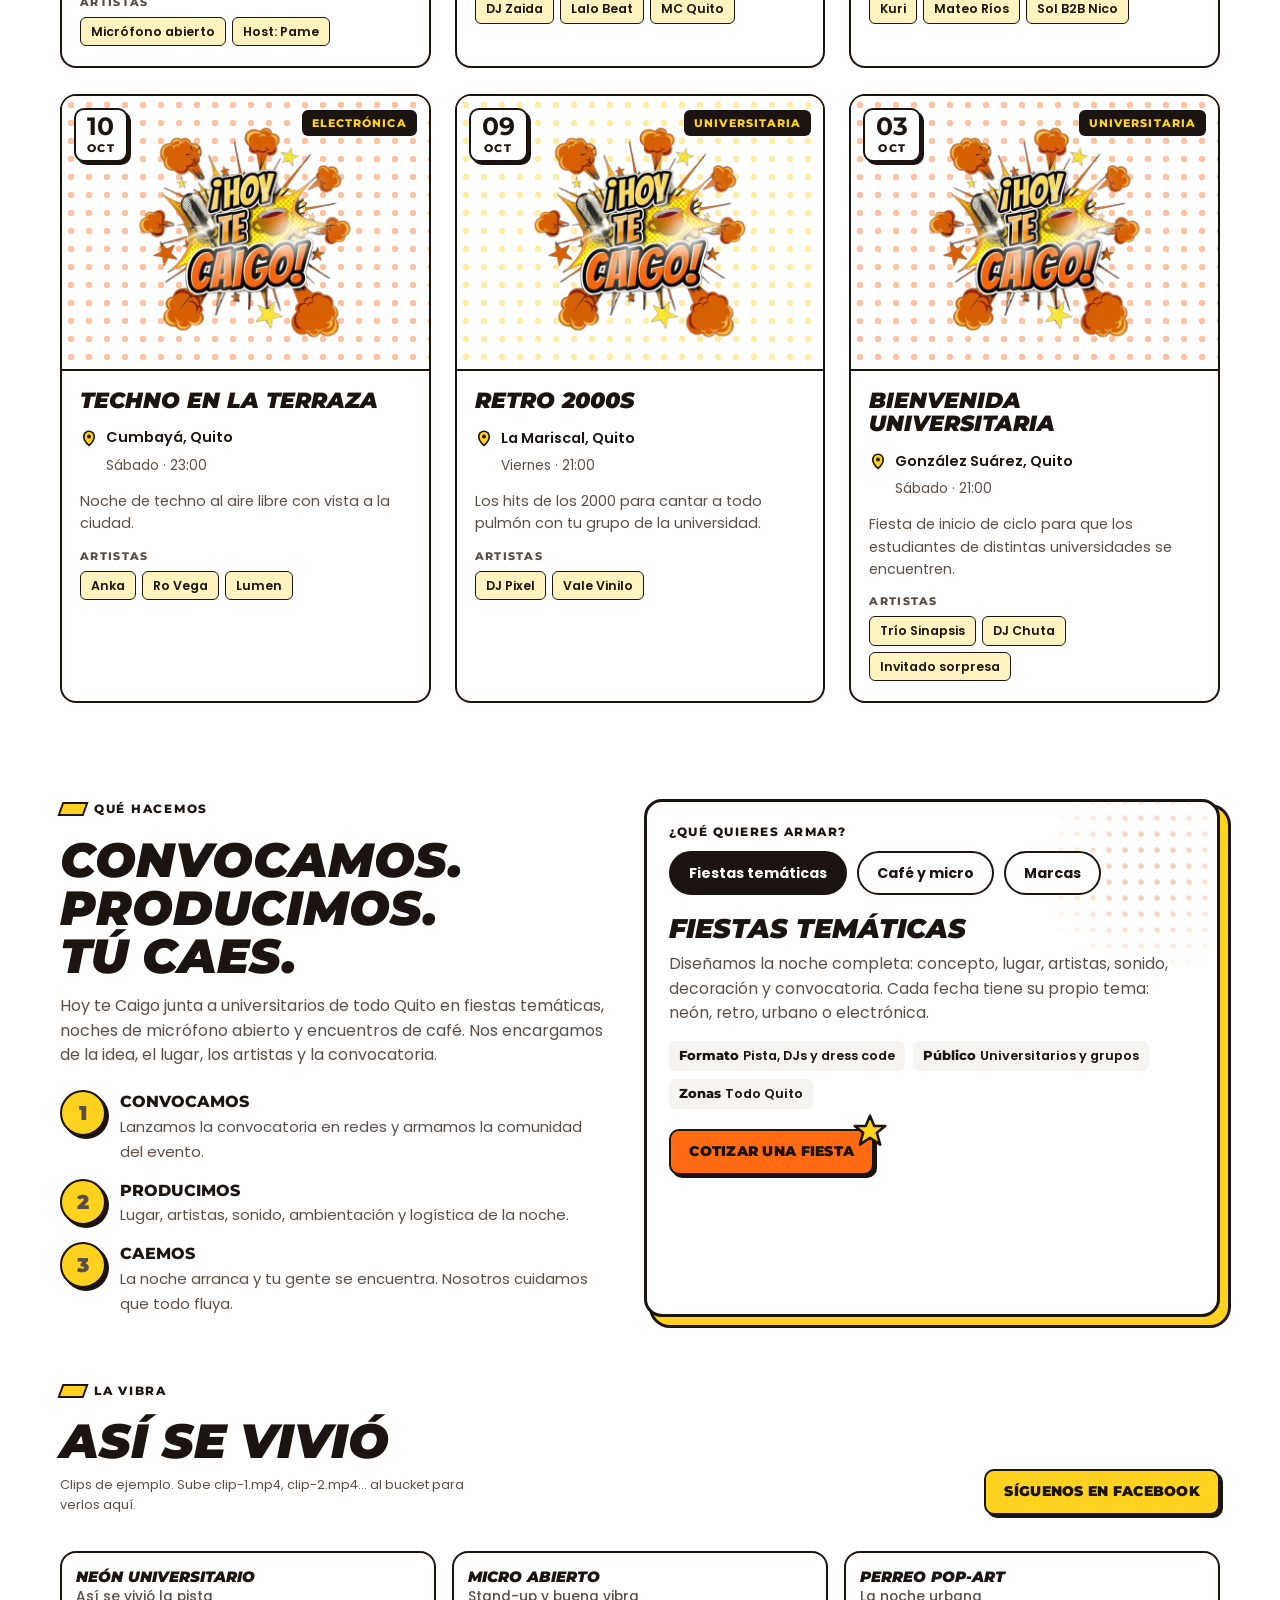
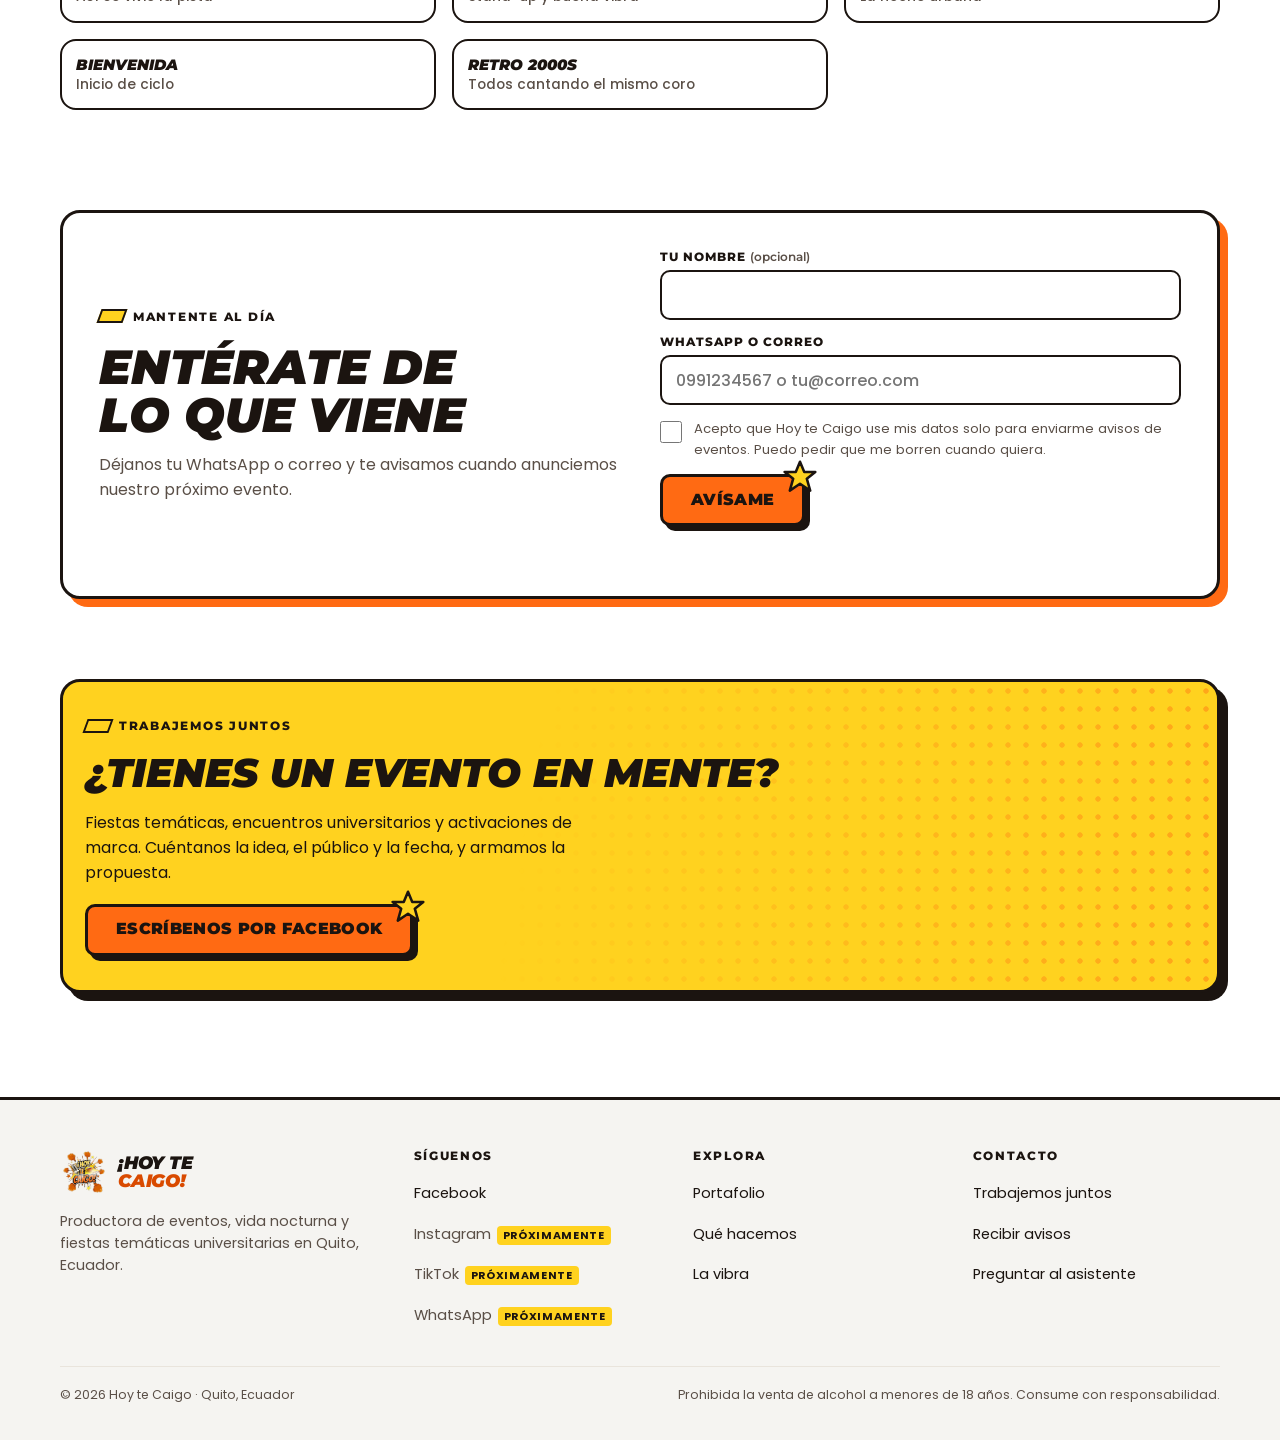
==== commit fd01f098: "Agrega panel de contenido para marketing y lectura de datos desde Supabase - /admin: eventos, videos" ====
--- a/index.html
+++ b/index.html
@@ -225,7 +225,7 @@
 
 <script src="js/config.js"></script>
 <script src="js/data.js"></script>
-<script src="js/app.js"></script>
-<script src="js/chatbot.js"></script>
+<!-- boot.js trae los datos del panel (si está configurado) y luego carga js/app.js y js/chatbot.js -->
+<script src="js/boot.js"></script>
 </body>
 </html>
--- a/css/styles.css
+++ b/css/styles.css
@@ -29,6 +29,7 @@
   padding-right: max(16px, env(safe-area-inset-right, 0px));
   padding-top: env(safe-area-inset-top, 0px);
   overflow-x: hidden;
+  overflow-x: clip;
 }
 h1, h2, h3 { font-family: var(--font-display); margin: 0; text-wrap: balance; }
 p { margin: 0; }
@@ -248,22 +249,24 @@
 
 /* ---------- Feed ---------- */
 .feed-head { margin-top: 64px; }
-.feed { display: flex; gap: 14px; overflow-x: auto; scroll-snap-type: x mandatory; padding: 6px 4px 18px; margin: 0 -4px; scrollbar-width: thin; }
+/* Los videos son horizontales (16:9): las portadas también, para no recortarlas ni agrandarlas de más. */
+.feed { display: flex; gap: 16px; overflow-x: auto; scroll-snap-type: x mandatory; padding: 6px 4px 20px; margin: 0 -4px; scrollbar-width: thin; }
 .clip {
-  position: relative; flex: 0 0 62%; max-width: 230px; aspect-ratio: 9 / 16; scroll-snap-align: start; padding: 0; background: var(--yellow);
+  display: flex; flex-direction: column; flex: 0 0 84%; max-width: 360px; scroll-snap-align: start; padding: 0; background: var(--white);
   border: 2.5px solid var(--ink); border-radius: 16px; overflow: hidden; text-align: left; font: inherit; color: var(--ink); cursor: pointer;
   transition: transform .18s cubic-bezier(.3,1.5,.5,1), box-shadow .18s;
 }
-.clip:hover { transform: translateY(-6px) rotate(-1deg); box-shadow: 6px 8px 0 var(--orange); }
-.clip > img, .clip > video { position: absolute; inset: 0; width: 100%; height: 100%; object-fit: cover; }
-.clip .ph img { width: 82%; }
-.clip__play { position: absolute; top: 50%; left: 50%; width: 58px; height: 58px; margin: -29px 0 0 -29px; background: var(--white); border: 2.5px solid var(--ink); border-radius: 50%; display: grid; place-items: center; box-shadow: 3px 3px 0 var(--ink); }
-.clip__cap { position: absolute; left: 0; right: 0; bottom: 0; padding: 30px 12px 12px; background: linear-gradient(transparent, rgba(255,255,255,.96) 55%); font-size: .8rem; font-weight: 600; line-height: 1.3; }
-.clip__cap b { display: block; font: 900 .9rem var(--font-display); text-transform: uppercase; font-style: italic; }
-.clip__views { position: absolute; top: 10px; left: 10px; background: var(--ink); color: var(--white); font: 600 .7rem var(--font-body); padding: 3px 9px; border-radius: 999px; }
-@media (min-width: 760px) { .feed { overflow: visible; display: grid; grid-template-columns: repeat(5, 1fr); } .clip { flex: none; max-width: none; } }
-
-.vid { width: min(92vw, 420px); padding: 0; border: 3px solid var(--ink); border-radius: 16px; background: #000; overflow: hidden; box-shadow: 8px 8px 0 var(--orange); }
+.clip:hover { transform: translateY(-6px); box-shadow: 6px 8px 0 var(--orange); }
+.clip__media { position: relative; display: block; aspect-ratio: 16 / 9; background: var(--ink); overflow: hidden; border-bottom: 2.5px solid var(--ink); }
+.clip__media > img, .clip__media > video { position: absolute; inset: 0; width: 100%; height: 100%; object-fit: cover; display: block; }
+.clip .ph img { width: 46%; }
+.clip__play { position: absolute; top: 50%; left: 50%; width: 56px; height: 56px; margin: -28px 0 0 -28px; background: var(--yellow); border: 2.5px solid var(--ink); border-radius: 50%; display: grid; place-items: center; box-shadow: 3px 3px 0 var(--ink); transition: transform .15s; }
+.clip:hover .clip__play { transform: scale(1.1); }
+.clip__cap { display: block; padding: 12px 14px 14px; font-size: .86rem; font-weight: 500; line-height: 1.35; color: var(--ink-soft); }
+.clip__cap b { display: block; margin-bottom: 2px; font: 900 .95rem var(--font-display); text-transform: uppercase; font-style: italic; color: var(--ink); }
+@media (min-width: 760px) { .feed { overflow: visible; display: grid; grid-template-columns: repeat(auto-fill, minmax(min(100%, 300px), 1fr)); } .clip { flex: none; max-width: none; } }
+
+.vid { width: min(94vw, 860px); padding: 0; border: 3px solid var(--ink); border-radius: 16px; background: #000; overflow: hidden; box-shadow: 8px 8px 0 var(--orange); }
 .vid::backdrop { background: rgba(27,20,16,.6); }
 .vid video { display: block; width: 100%; max-height: 80vh; background: #000; }
 .vid__x, .chat__x { position: absolute; top: 8px; right: 8px; z-index: 2; width: 44px; height: 44px; border-radius: 50%; border: 2.5px solid var(--ink); background: var(--yellow); color: var(--ink); font: 900 1.5rem/1 var(--font-display); cursor: pointer; }
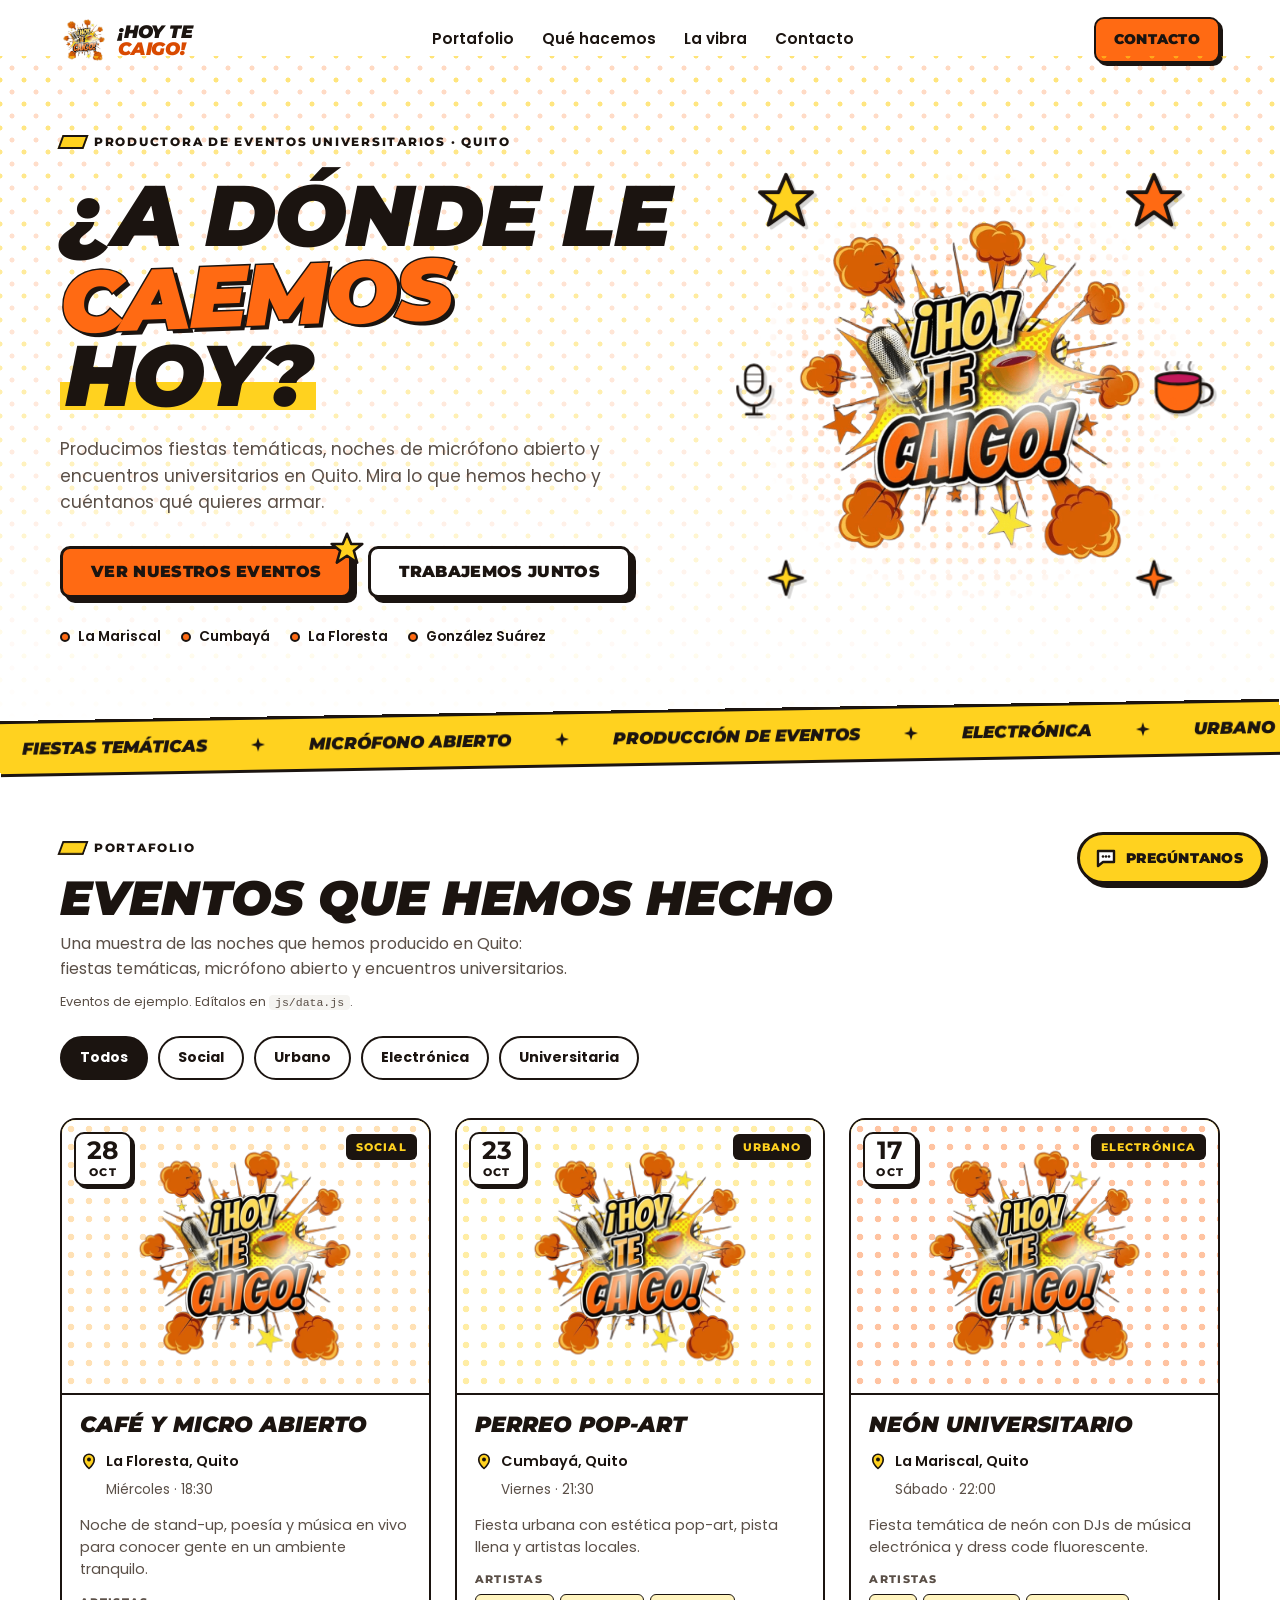
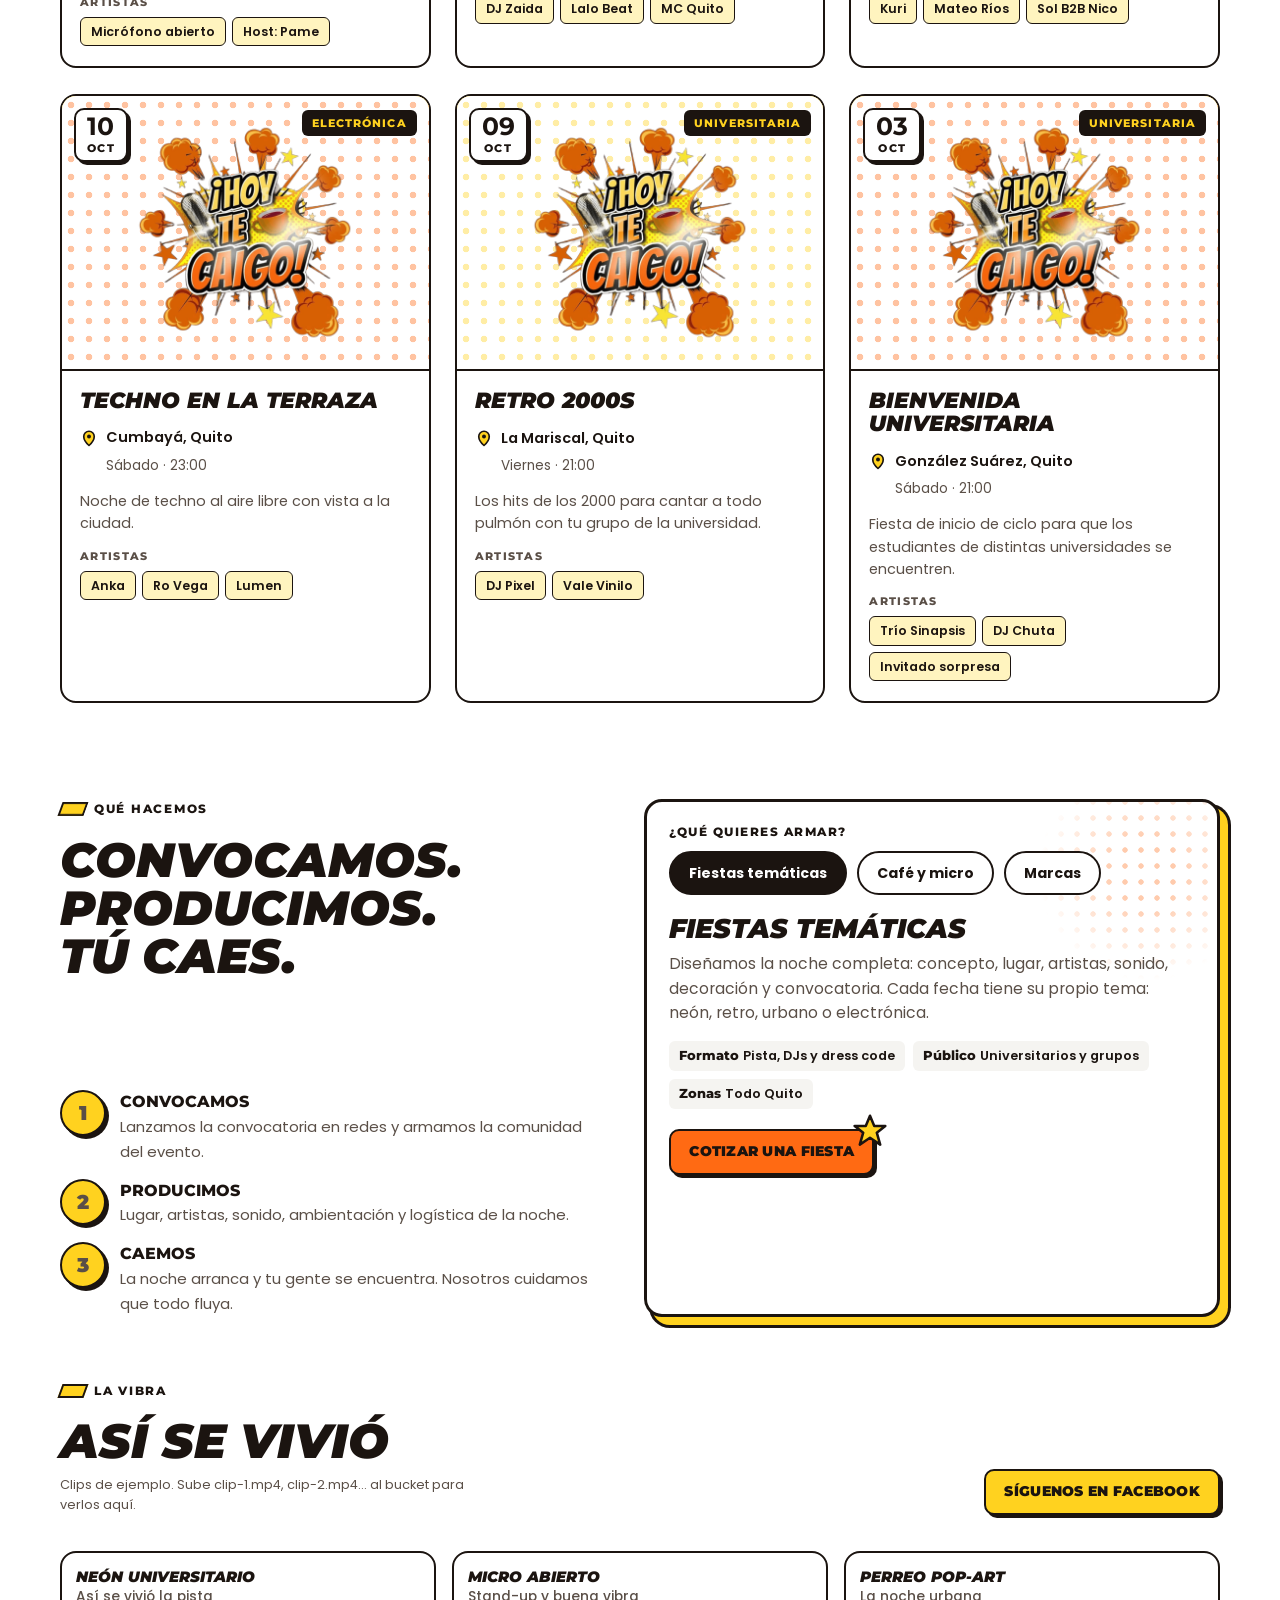
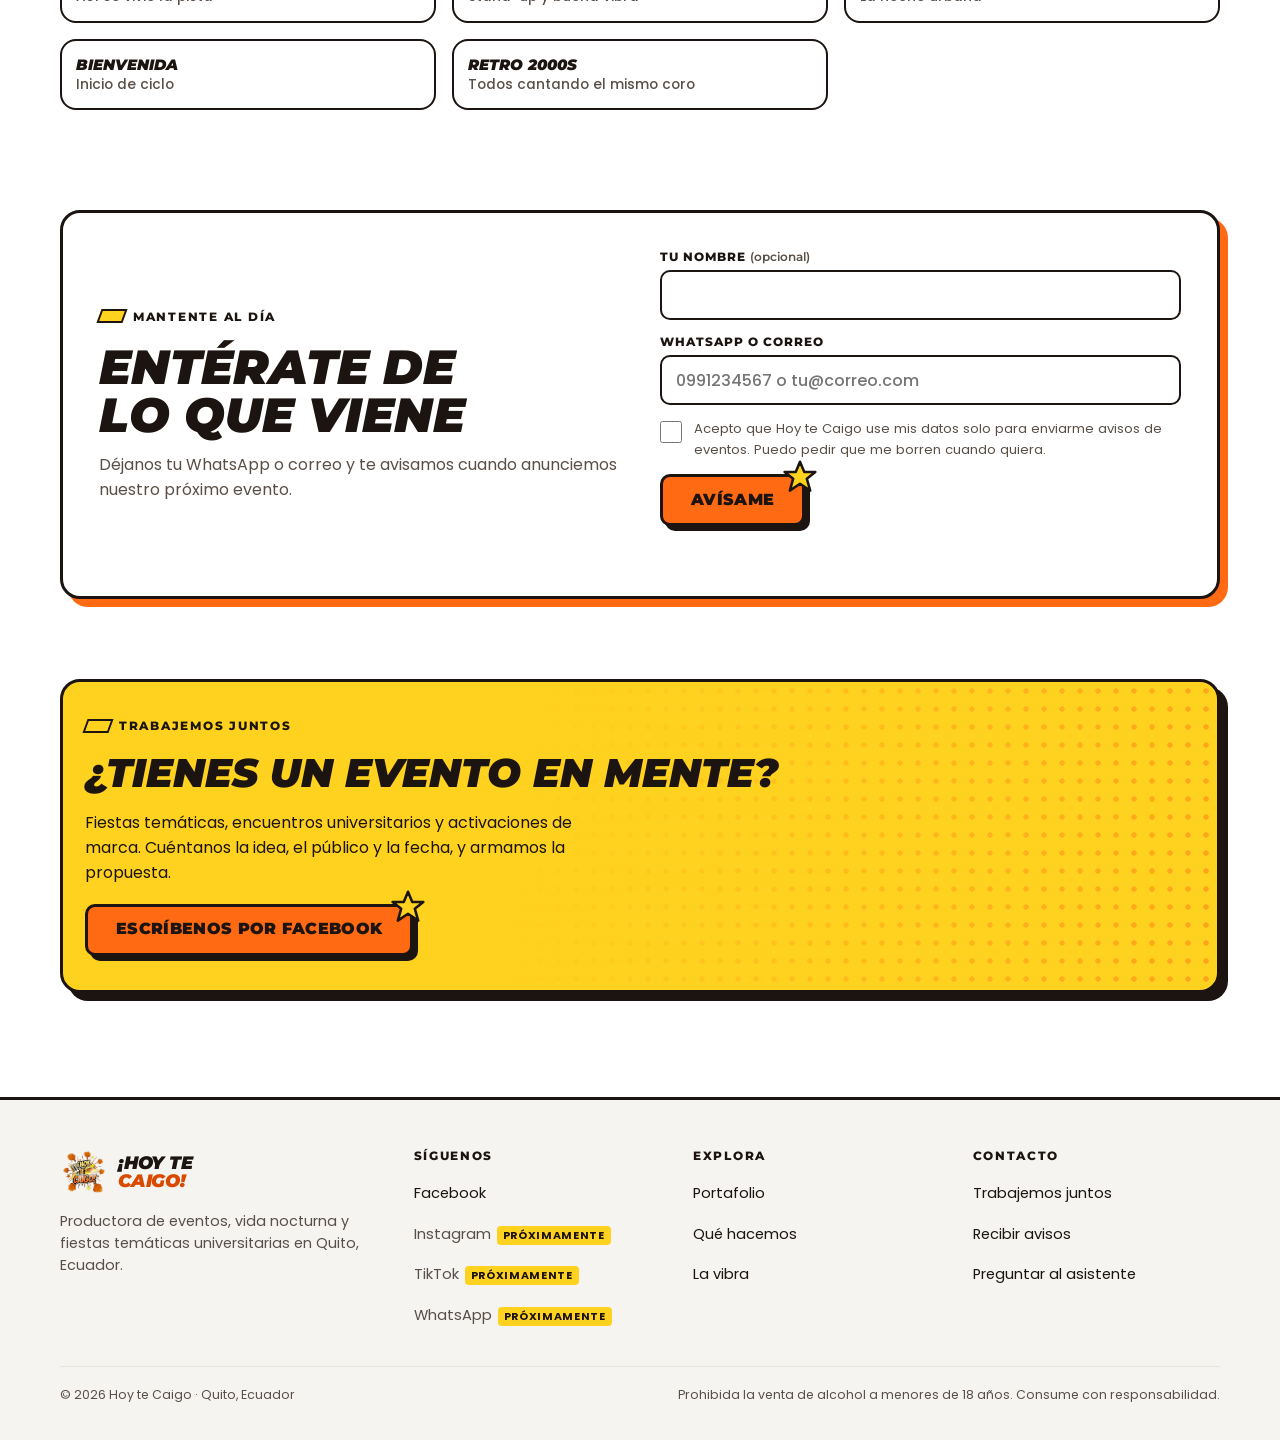
==== commit a3c4ae3a: "Agrega animaciones suaves a la landing - Entrada del hero en secuencia, logo con golpe de comic y on" ====
--- a/index.html
+++ b/index.html
@@ -25,6 +25,7 @@
   <link rel="preconnect" href="https://fonts.gstatic.com" crossorigin>
   <link rel="stylesheet" href="https://fonts.googleapis.com/css2?family=Montserrat:ital,wght@0,700;0,800;0,900;1,800;1,900&family=Poppins:wght@400;500;600&display=swap">
   <link rel="stylesheet" href="css/styles.css">
+  <link rel="stylesheet" href="css/motion.css">
 </head>
 <body>
 
@@ -48,7 +49,7 @@
     <div class="hero__grid">
       <div>
         <span class="eyebrow">Productora de eventos universitarios · Quito</span>
-        <h1>¿A dónde le <span class="pop">caemos</span> <span class="hl">hoy?</span></h1>
+        <h1><span class="w">¿A dónde le</span> <span class="pop">caemos</span> <span class="hl">hoy?</span></h1>
         <p class="hero__lead">Producimos fiestas temáticas, noches de micrófono abierto y encuentros universitarios en Quito. Mira lo que hemos hecho y cuéntanos qué quieres armar.</p>
         <div class="hero__cta">
           <a class="btn btn--star" href="#portafolio">Ver nuestros eventos</a>
--- a/css/motion.css
+++ b/css/motion.css
@@ -0,0 +1,79 @@
+/* Hoy te Caigo · animaciones.
+   Criterio: un momento fuerte (la entrada del hero), movimiento suave y ambiental en pocos lugares,
+   y respuestas al tocar o pasar el cursor. Solo se animan transform y opacity (rápido en celulares).
+   Todo está dentro de "no-preference": si el visitante pide reducir movimiento, no se anima nada
+   y el contenido se ve completo desde el inicio. */
+@media (prefers-reduced-motion: no-preference) {
+
+  :root { --ease: cubic-bezier(.22, 1, .36, 1); --spring: cubic-bezier(.34, 1.56, .64, 1); }
+
+  @keyframes rise      { from { opacity: 0; transform: translateY(26px); } }
+  @keyframes word-in   { from { opacity: 0; transform: translateY(.55em) rotate(3deg); } }
+  @keyframes pop-word  { 0% { opacity: 0; transform: translateY(.5em) rotate(-9deg) scale(.7); } 65% { opacity: 1; transform: translateY(-.06em) rotate(-1deg) scale(1.08); } 100% { opacity: 1; transform: rotate(-2deg) scale(1); } }
+  @keyframes sweep     { from { background-size: 0% 100%; } to { background-size: 100% 100%; } }
+  @keyframes slap      { 0% { opacity: 0; transform: scale(.55) rotate(-9deg); } 60% { opacity: 1; transform: scale(1.06) rotate(1.5deg); } 100% { opacity: 1; transform: none; } }
+  @keyframes pop-in    { 0% { opacity: 0; scale: 0; } 65% { opacity: 1; scale: 1.18; } 100% { opacity: 1; scale: 1; } }
+  @keyframes ring      { 0% { opacity: 0; transform: scale(.5); } 15% { opacity: .8; } 100% { opacity: 0; transform: scale(1.25); } }
+  @keyframes ring-play { 0% { opacity: .85; transform: scale(.9); } 100% { opacity: 0; transform: scale(1.55); } }
+  @keyframes drift     { to { translate: 0 24px; } }
+  @keyframes breathe   { 0%, 100% { translate: 0 0; } 50% { translate: 0 -7px; } }
+  @keyframes pop-card  { from { opacity: 0; transform: translateY(16px) scale(.96); } }
+  @keyframes swap-in   { from { opacity: 0; transform: translateX(16px); } }
+  @keyframes nudge     { 0%, 100% { transform: none; } 20% { transform: rotate(-6deg) translateY(-4px); } 40% { transform: rotate(5deg); } 60% { transform: rotate(-3deg) translateY(-2px); } 80% { transform: rotate(2deg); } }
+  @keyframes wiggle    { 0%, 100% { transform: none; } 30% { transform: rotate(-9deg) scale(1.08); } 65% { transform: rotate(7deg) scale(1.08); } }
+
+  /* 1 · Entrada del hero: se arma en orden, de arriba hacia abajo */
+  .hero .eyebrow      { animation: rise .7s var(--ease) .05s backwards; }
+  .hero h1 .w         { display: inline-block; animation: word-in .8s var(--ease) .18s backwards; }
+  .hero h1 .pop       { animation: pop-word .9s var(--spring) .38s backwards; }
+  .hero h1 .hl        { display: inline-block; background-repeat: no-repeat; background-size: 100% 100%;
+                        animation: word-in .8s var(--ease) .55s backwards, sweep .7s var(--ease) .95s backwards; }
+  .hero__lead         { animation: rise .8s var(--ease) .65s backwards; }
+  .hero__cta          { animation: rise .8s var(--ease) .8s backwards; }
+  .hero__meta         { animation: rise .8s var(--ease) .95s backwards; }
+
+  /* El logo entra con un "golpe" de cómic y una onda amarilla; luego respira muy despacio */
+  .hero__logo         { transition: transform .5s var(--spring);
+                        animation: slap 1s var(--spring) .25s backwards, breathe 7s ease-in-out 1.6s infinite; }
+  .hero__art:hover .hero__logo { transform: rotate(-3deg) scale(1.035); }
+  .hero__art::before  { content: ""; position: absolute; inset: 7%; border-radius: 50%; border: 6px solid var(--yellow); pointer-events: none; z-index: 0;
+                        animation: ring 1.1s var(--ease) .75s both; }
+
+  /* Íconos flotantes: aparecen uno tras otro y luego siguen flotando */
+  .fl--star-y { --i: 0; } .fl--star-o { --i: 1; } .fl--mic { --i: 2; } .fl--cup { --i: 3; } .fl--spark { --i: 4; } .fl--spark2 { --i: 5; }
+  .fl.float { animation: pop-in .7s var(--spring) calc(.9s + var(--i) * .11s) both, bob 3.2s ease-in-out calc(var(--i) * -.9s) infinite; }
+  .fl.spin  { animation: pop-in .7s var(--spring) calc(.9s + var(--i) * .11s) both, spin 14s linear infinite; }
+
+  /* 2 · Fondo de puntos que baja muy lento, como confeti (solo cambia "translate", no repinta).
+     Se extiende 24 px hacia arriba y abajo para que el bucle sea continuo; a los lados no, para no crear desbordes. */
+  .hero::before { inset: -24px calc(50% - 50vw); animation: drift 30s linear infinite; }
+
+  /* 3 · Aparición al hacer scroll (lo marca js/motion.js solo en lo que está debajo de la pantalla) */
+  .rv                    { opacity: 0; transform: translateY(30px) scale(.985); }
+  .rv[data-rv="slap"]    { transform: translateY(26px) rotate(-1.4deg) scale(.96); }
+  .rv.in                 { opacity: 1; transform: none; transition: opacity .7s var(--ease) var(--d, 0s), transform .85s var(--ease) var(--d, 0s); }
+  .rv .eyebrow::before, .eyebrow.rv::before { scale: 0 1; transform-origin: left center; }
+  .rv.in .eyebrow::before, .eyebrow.rv.in::before { scale: 1 1; transition: scale .6s var(--ease) calc(var(--d, 0s) + .2s); }
+
+  /* 4 · Al tocar o pasar el cursor */
+  .card__art { overflow: hidden; }
+  .card__art > img, .card__art .ph img { transition: transform .6s var(--spring); }
+  .card:hover .card__art > img { transform: scale(1.06); }
+  .card:hover .card__art .ph img { transform: scale(1.1) rotate(-3deg); }
+  .card__date { transition: transform .35s var(--spring); }
+  .card:hover .card__date { transform: rotate(-5deg) scale(1.06); }
+
+  .clip__media > img, .clip__media > video { transition: transform .6s var(--ease); }
+  .clip:hover .clip__media > img, .clip:hover .clip__media > video { transform: scale(1.06); }
+  .clip__play::before { content: ""; position: absolute; inset: -3px; border-radius: 50%; border: 2.5px solid var(--yellow); opacity: 0; pointer-events: none; }
+  .clip:hover .clip__play::before { animation: ring-play 1.3s ease-out infinite; }
+
+  .brand:hover .brand__mark { animation: wiggle .6s var(--ease); }
+  .steps .n { transition: transform .3s var(--spring); }
+  .steps li:hover .n { transform: rotate(-8deg) scale(1.12); }
+
+  /* 5 · Cambios de contenido */
+  .pop-in { animation: pop-card .5s var(--ease) var(--d, 0s) backwards; }   /* al filtrar el portafolio */
+  .swap   { animation: swap-in .45s var(--ease) backwards; }                 /* al cambiar de servicio */
+  .chat-fab.nudge { animation: nudge .9s var(--ease) 2; }                    /* un aviso discreto al botón del chat */
+}
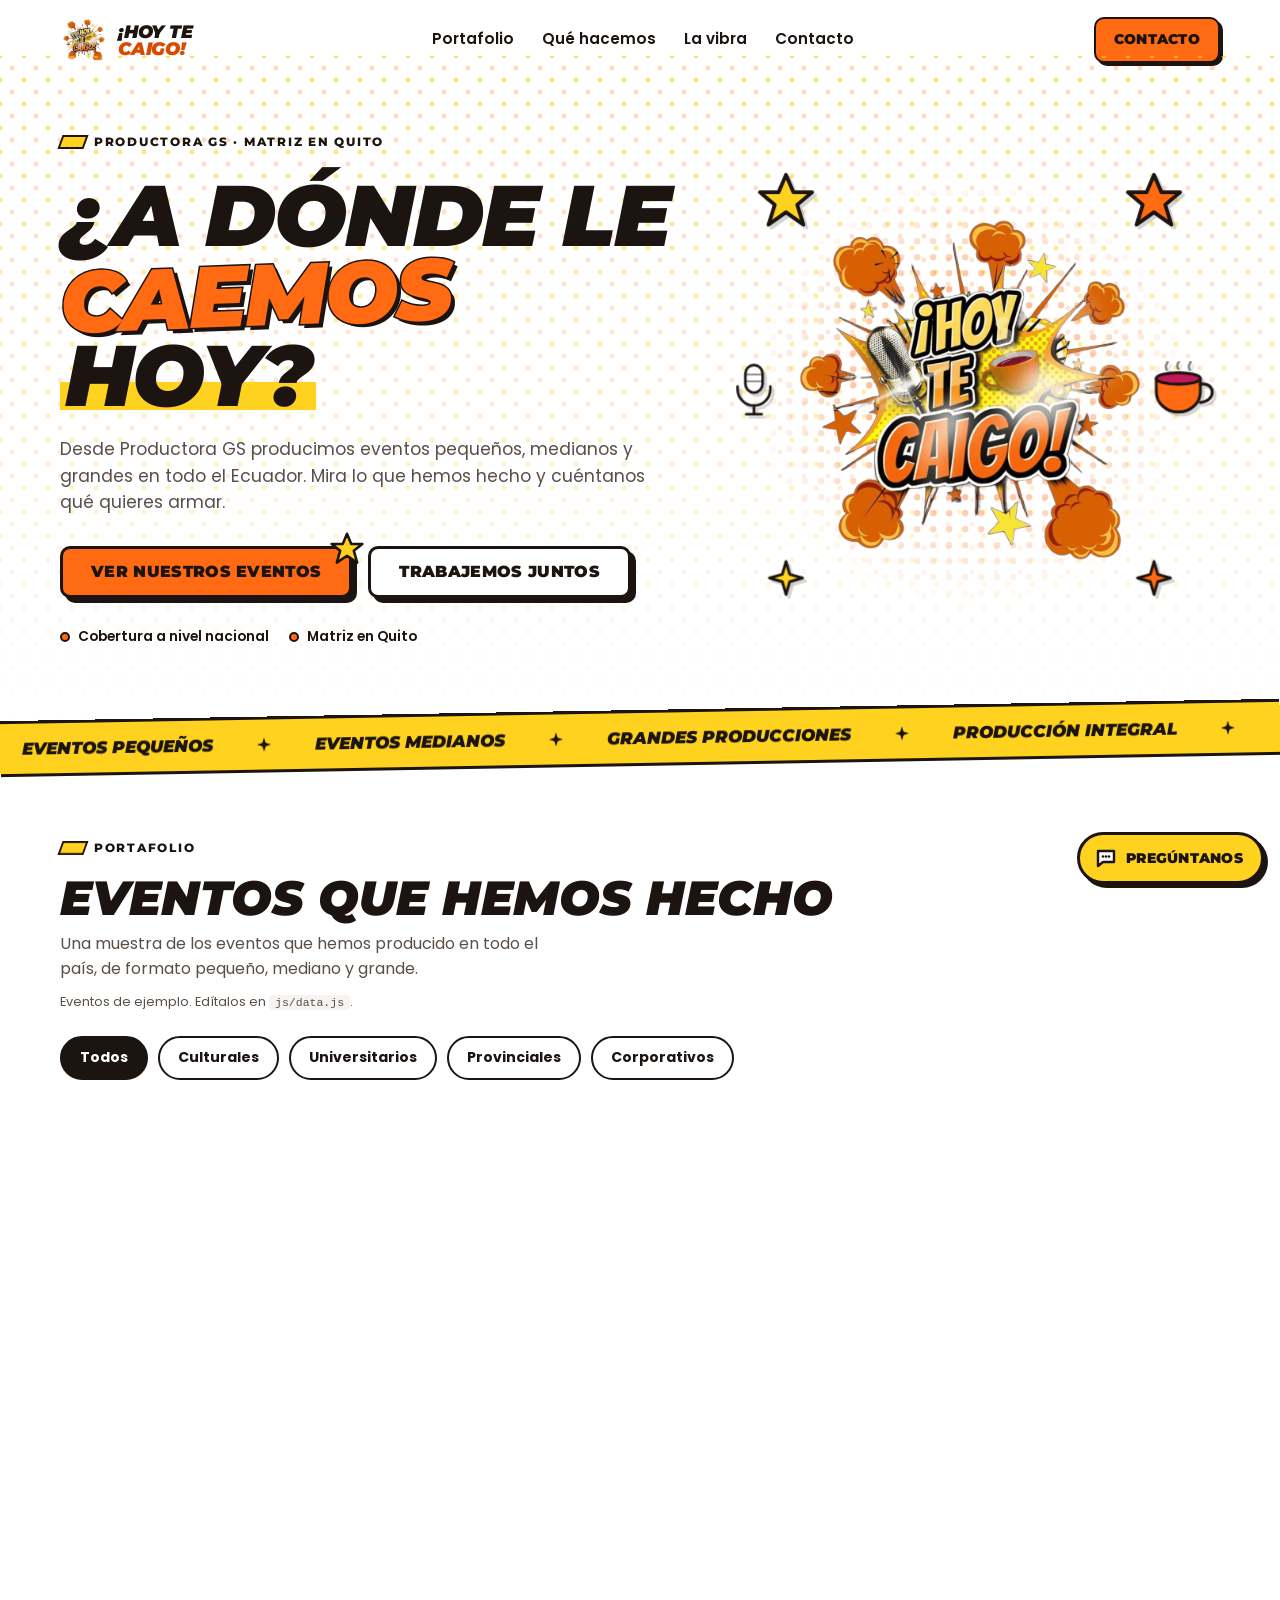
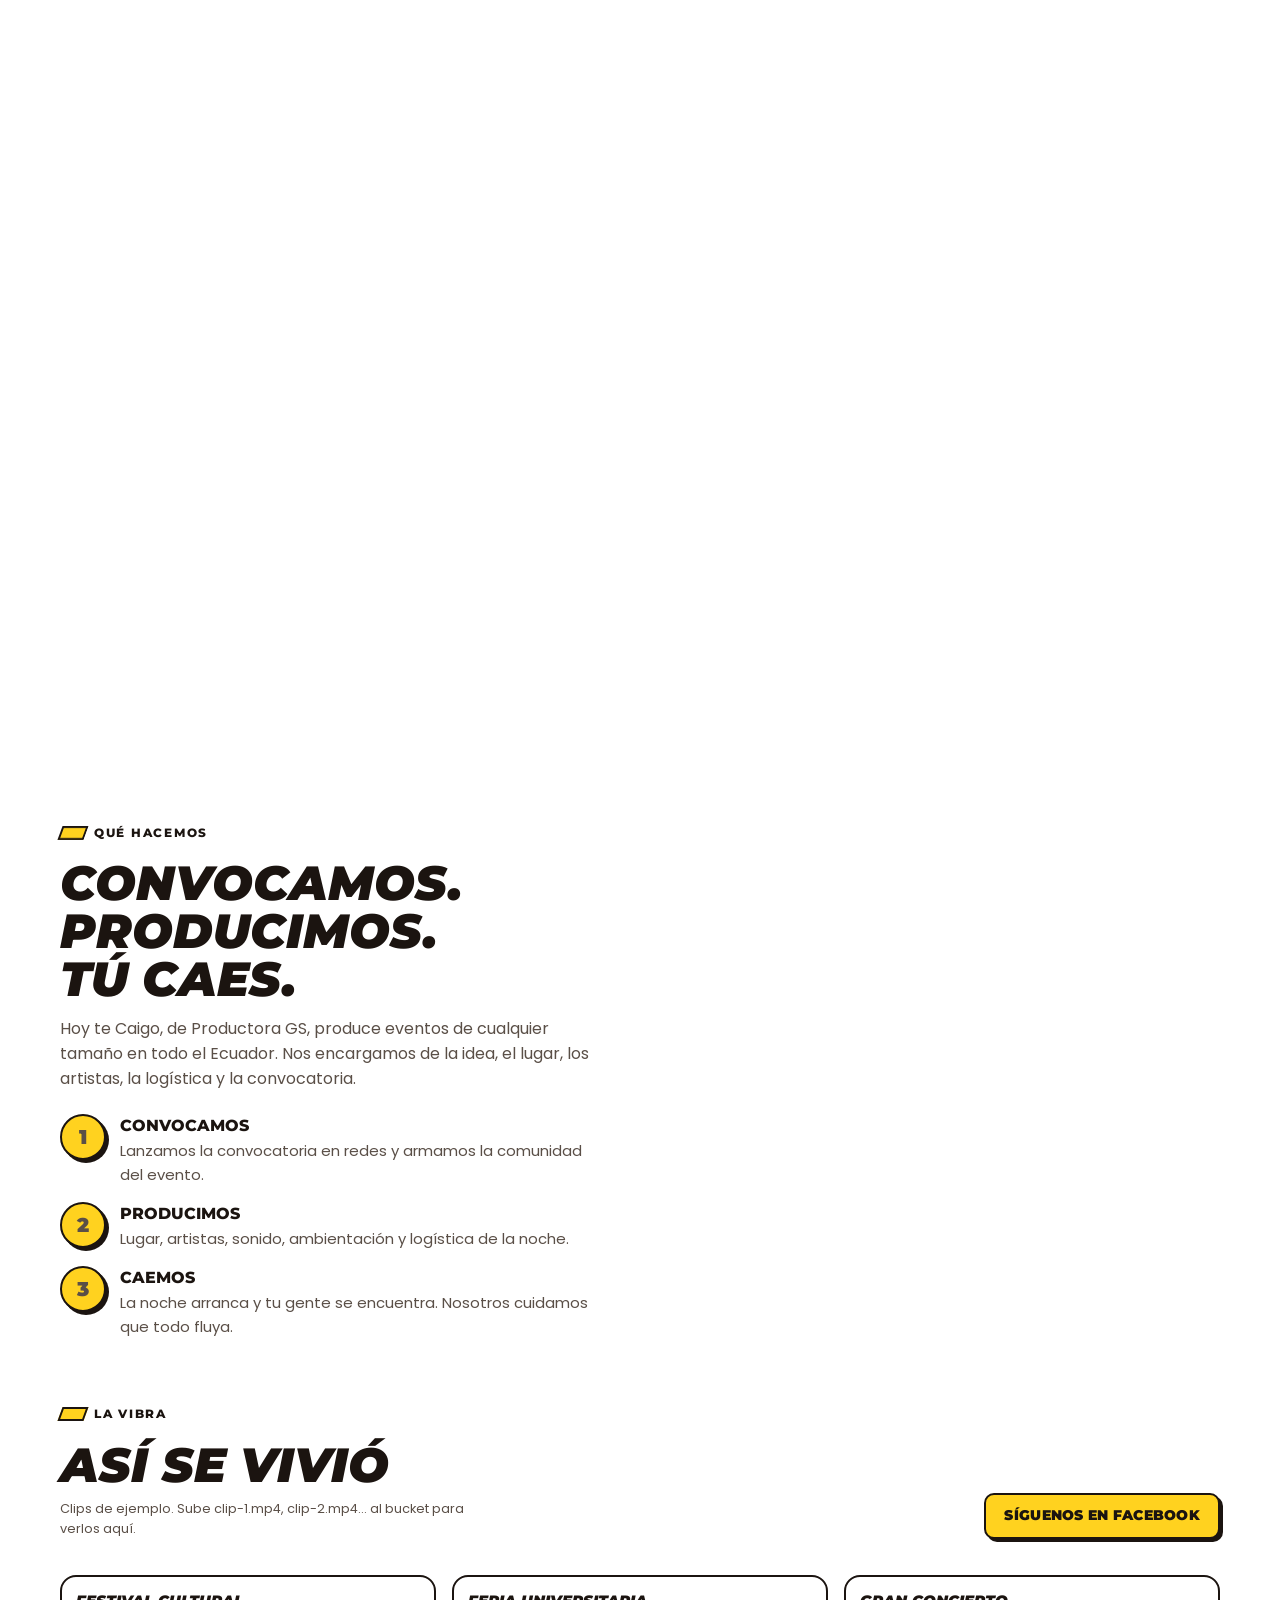
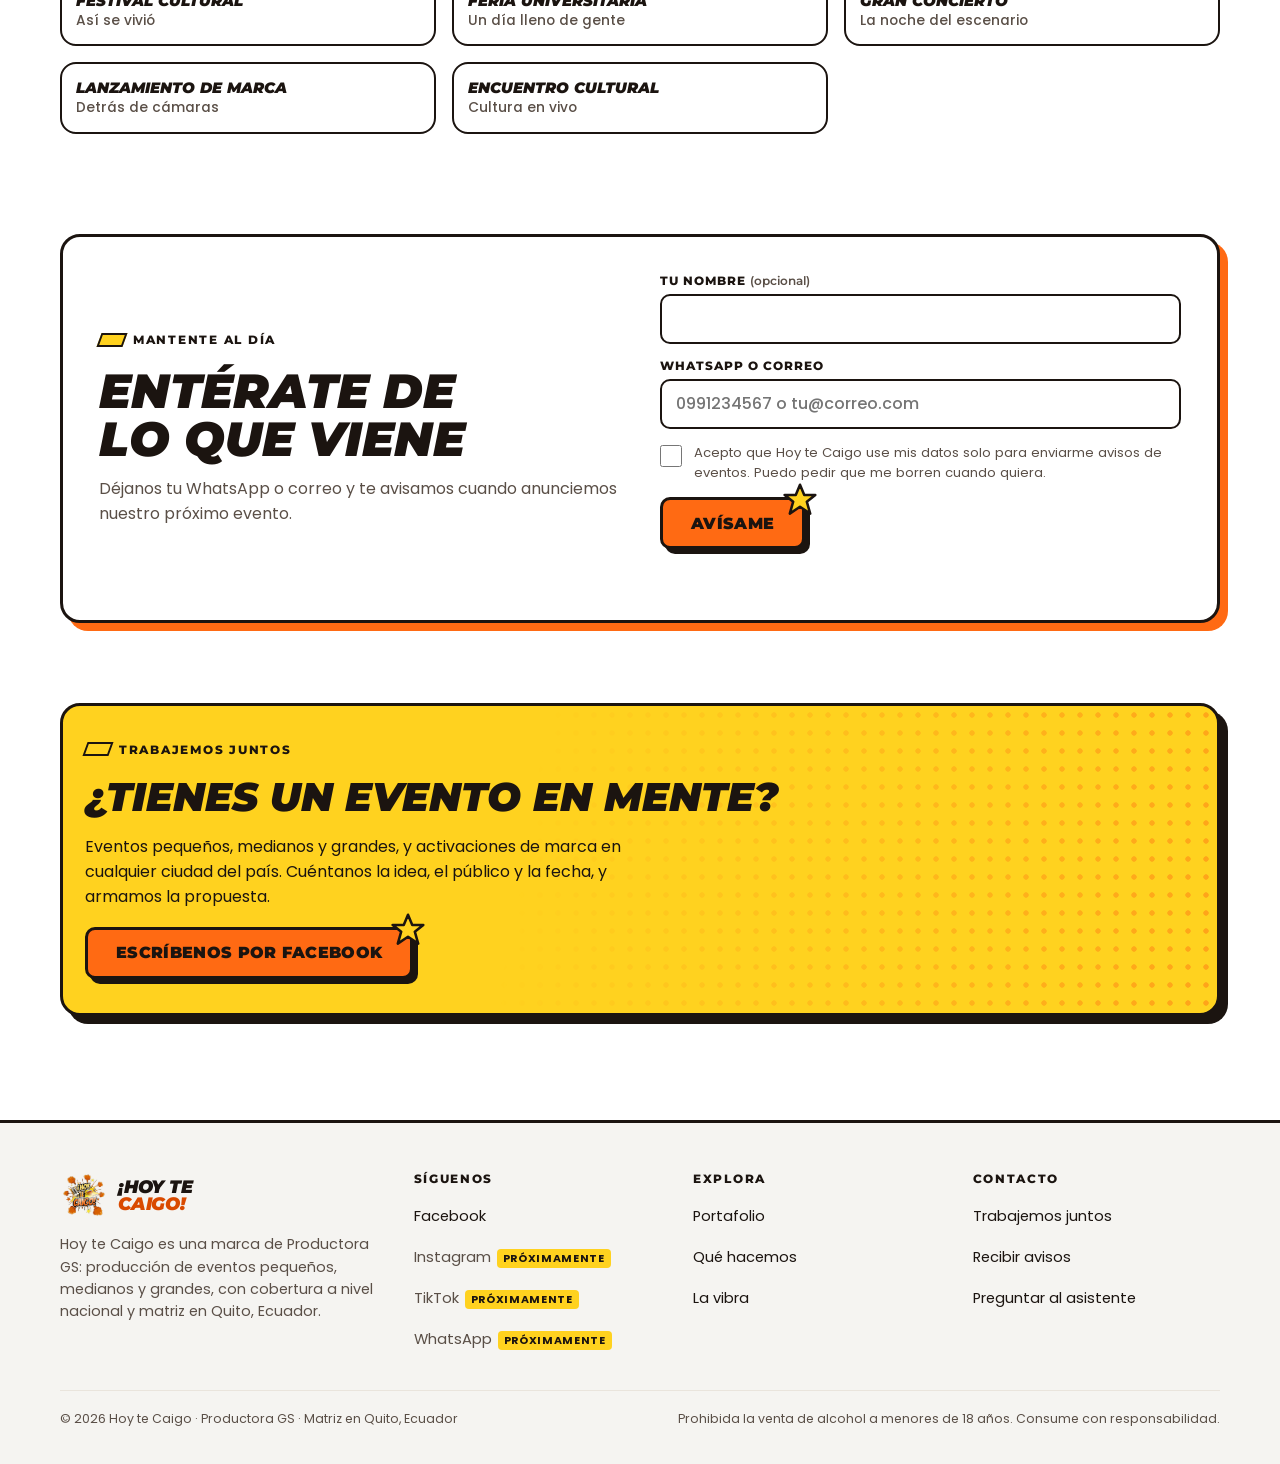
==== commit 2e4db871: "Reposiciona la marca como Productora GS con cobertura nacional y eventos por tamano - Textos, metada" ====
--- a/index.html
+++ b/index.html
@@ -4,7 +4,7 @@
   <meta charset="utf-8">
   <meta name="viewport" content="width=device-width, initial-scale=1, viewport-fit=cover">
   <title>Hoy te Caigo</title>
-  <meta name="description" content="Productora de fiestas temáticas, micrófono abierto y encuentros universitarios en Quito, Ecuador. Mira nuestro portafolio.">
+  <meta name="description" content="Hoy te Caigo es de Productora GS: producción de eventos pequeños, medianos y grandes, con cobertura a nivel nacional y matriz en Quito, Ecuador. Mira nuestro portafolio.">
   <meta name="theme-color" content="#ffffff">
   <!-- Vista previa al compartir. Al comprar el dominio, reemplaza hoytecaigo.vercel.app por el dominio nuevo (ver README). -->
   <link rel="canonical" href="https://hoytecaigo.vercel.app/">
@@ -12,8 +12,8 @@
   <meta property="og:type" content="website">
   <meta property="og:locale" content="es_EC">
   <meta property="og:site_name" content="Hoy te Caigo">
-  <meta property="og:title" content="¡Hoy te Caigo! Fiestas y eventos universitarios en Quito">
-  <meta property="og:description" content="Portafolio de fiestas temáticas, micrófono abierto y encuentros. Cuéntanos qué quieres armar.">
+  <meta property="og:title" content="¡Hoy te Caigo! Eventos en todo el Ecuador · Productora GS">
+  <meta property="og:description" content="Portafolio de Productora GS: eventos pequeños, medianos y grandes a nivel nacional. Cuéntanos qué quieres armar.">
   <meta property="og:image" content="https://hoytecaigo.vercel.app/assets/og-image.png">
   <meta property="og:image:width" content="1200">
   <meta property="og:image:height" content="630">
@@ -48,15 +48,15 @@
   <div class="hero">
     <div class="hero__grid">
       <div>
-        <span class="eyebrow">Productora de eventos universitarios · Quito</span>
+        <span class="eyebrow">Productora GS · Matriz en Quito</span>
         <h1><span class="w">¿A dónde le</span> <span class="pop">caemos</span> <span class="hl">hoy?</span></h1>
-        <p class="hero__lead">Producimos fiestas temáticas, noches de micrófono abierto y encuentros universitarios en Quito. Mira lo que hemos hecho y cuéntanos qué quieres armar.</p>
+        <p class="hero__lead">Desde Productora GS producimos eventos pequeños, medianos y grandes en todo el Ecuador. Mira lo que hemos hecho y cuéntanos qué quieres armar.</p>
         <div class="hero__cta">
           <a class="btn btn--star" href="#portafolio">Ver nuestros eventos</a>
           <a class="btn btn--ghost" href="#contacto">Trabajemos juntos</a>
         </div>
         <ul class="hero__meta">
-          <li><i></i>La Mariscal</li><li><i></i>Cumbayá</li><li><i></i>La Floresta</li><li><i></i>González Suárez</li>
+          <li><i></i>Cobertura a nivel nacional</li><li><i></i>Matriz en Quito</li>
         </ul>
       </div>
 
@@ -100,7 +100,7 @@
       <div>
         <span class="eyebrow">Portafolio</span>
         <h2>Eventos que hemos hecho</h2>
-        <p>Una muestra de las noches que hemos producido en Quito: fiestas temáticas, micrófono abierto y encuentros universitarios.</p>
+        <p>Una muestra de los eventos que hemos producido en todo el país, de formato pequeño, mediano y grande.</p>
         <p class="note">Eventos de ejemplo. Edítalos en <code>js/data.js</code>.</p>
       </div>
       <div class="filters" role="group" aria-label="Filtrar eventos" id="filters"></div>
@@ -114,7 +114,7 @@
       <div>
         <span class="eyebrow">Qué hacemos</span>
         <h2 class="h2-big">Convocamos. Producimos. Tú caes.</h2>
-        <p class="plan__intro">Hoy te Caigo junta a universitarios de todo Quito en fiestas temáticas, noches de micrófono abierto y encuentros de café. Nos encargamos de la idea, el lugar, los artistas y la convocatoria.</p>
+        <p class="plan__intro">Hoy te Caigo, de Productora GS, produce eventos de cualquier tamaño en todo el Ecuador. Nos encargamos de la idea, el lugar, los artistas, la logística y la convocatoria.</p>
         <ol class="steps">
           <li><span class="n">1</span><div><b>Convocamos</b><span>Lanzamos la convocatoria en redes y armamos la comunidad del evento.</span></div></li>
           <li><span class="n">2</span><div><b>Producimos</b><span>Lugar, artistas, sonido, ambientación y logística de la noche.</span></div></li>
@@ -166,7 +166,7 @@
     <div class="band" id="contacto">
       <span class="eyebrow">Trabajemos juntos</span>
       <h2>¿Tienes un evento en mente?</h2>
-      <p>Fiestas temáticas, encuentros universitarios y activaciones de marca. Cuéntanos la idea, el público y la fecha, y armamos la propuesta.</p>
+      <p>Eventos pequeños, medianos y grandes, y activaciones de marca en cualquier ciudad del país. Cuéntanos la idea, el público y la fecha, y armamos la propuesta.</p>
       <a class="btn btn--star" href="#" data-social="facebook" data-label="Contacto">Escríbenos por Facebook</a>
     </div>
   </section>
@@ -179,7 +179,7 @@
         <img class="brand__mark" src="assets/logo.png" width="48" height="48" alt="">
         <span class="brand__text">¡Hoy te<span>Caigo!</span></span>
       </a>
-      <p>Productora de eventos, vida nocturna y fiestas temáticas universitarias en Quito, Ecuador.</p>
+      <p>Hoy te Caigo es una marca de Productora GS: producción de eventos pequeños, medianos y grandes, con cobertura a nivel nacional y matriz en Quito, Ecuador.</p>
     </div>
     <div><h4>Síguenos</h4><ul id="social"></ul></div>
     <div><h4>Explora</h4><ul>
@@ -193,7 +193,7 @@
       <li><a href="#" data-open-chat>Preguntar al asistente</a></li>
     </ul></div>
   </div>
-  <div class="legal"><span>© 2026 Hoy te Caigo · Quito, Ecuador</span><span>Prohibida la venta de alcohol a menores de 18 años. Consume con responsabilidad.</span></div>
+  <div class="legal"><span>© 2026 Hoy te Caigo · Productora GS · Matriz en Quito, Ecuador</span><span>Prohibida la venta de alcohol a menores de 18 años. Consume con responsabilidad.</span></div>
 </footer>
 
 <!-- Visor de video (el video solo se descarga cuando alguien lo abre) -->
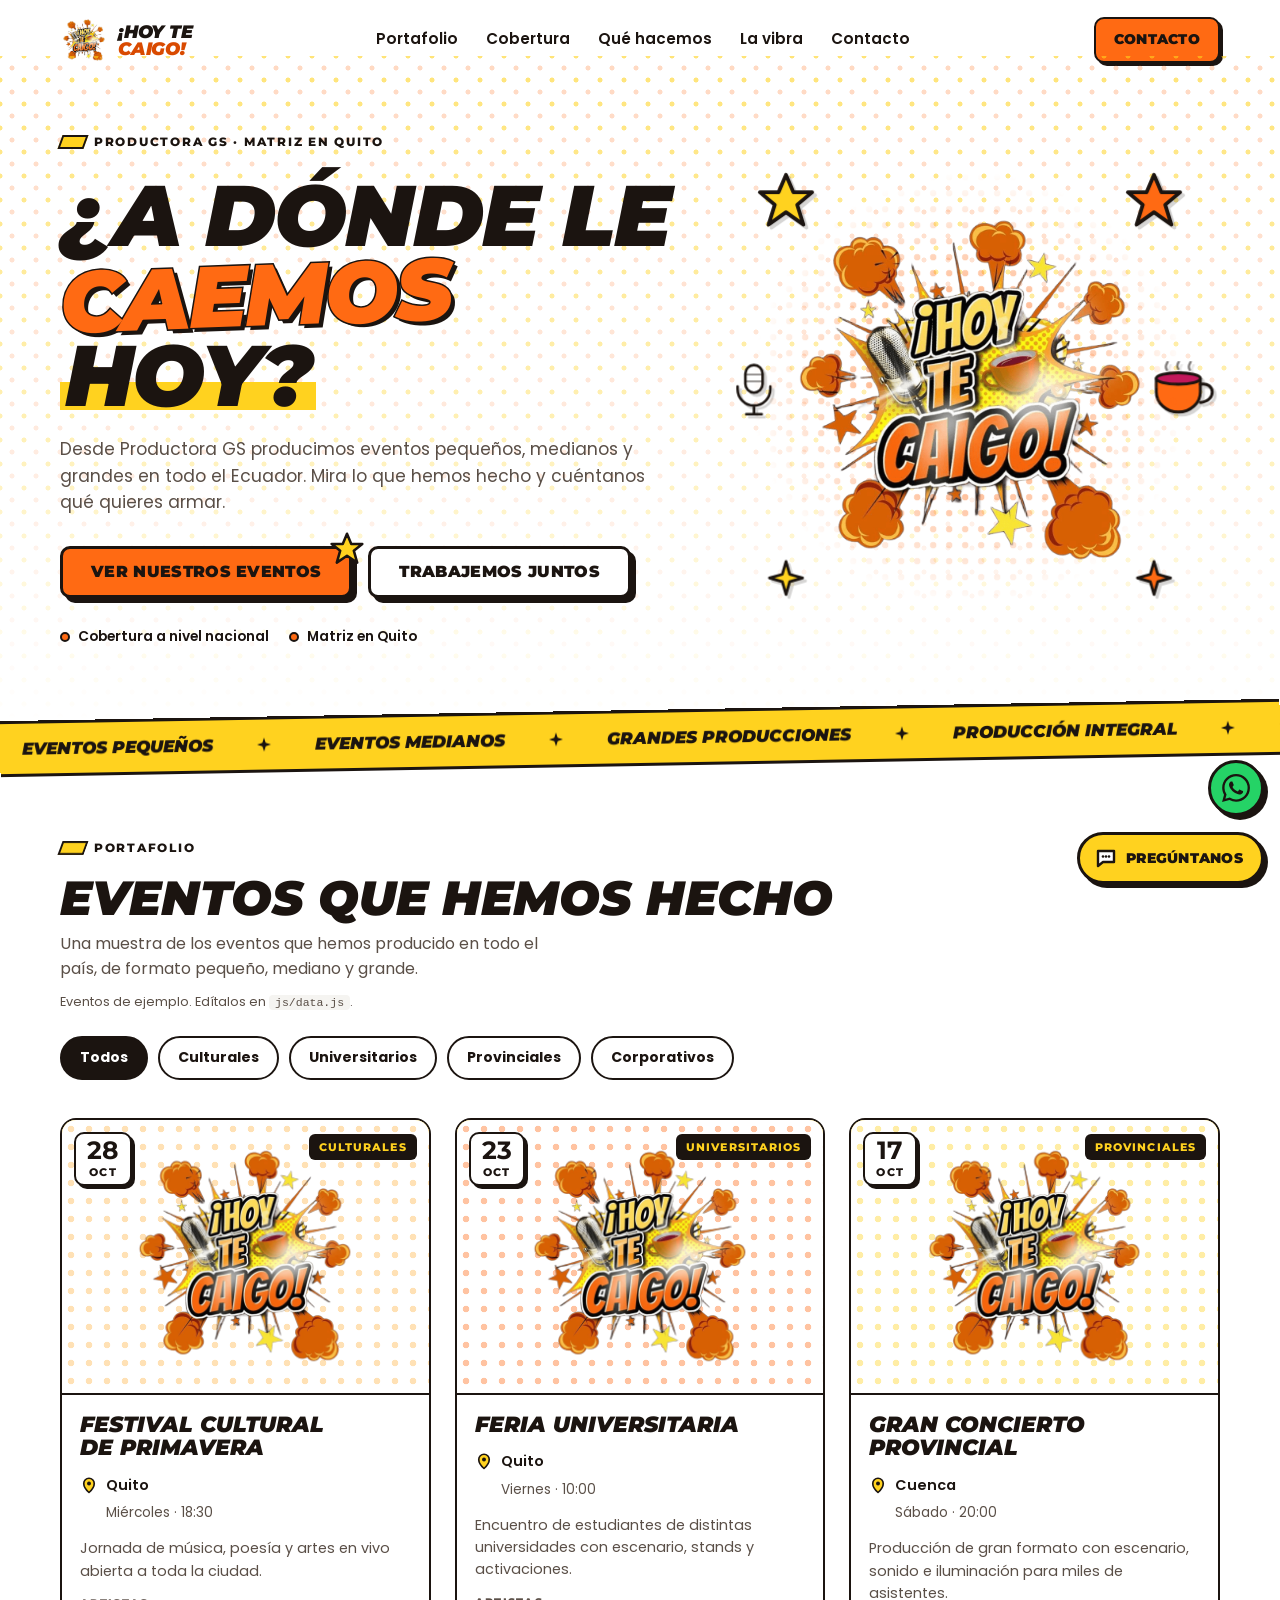
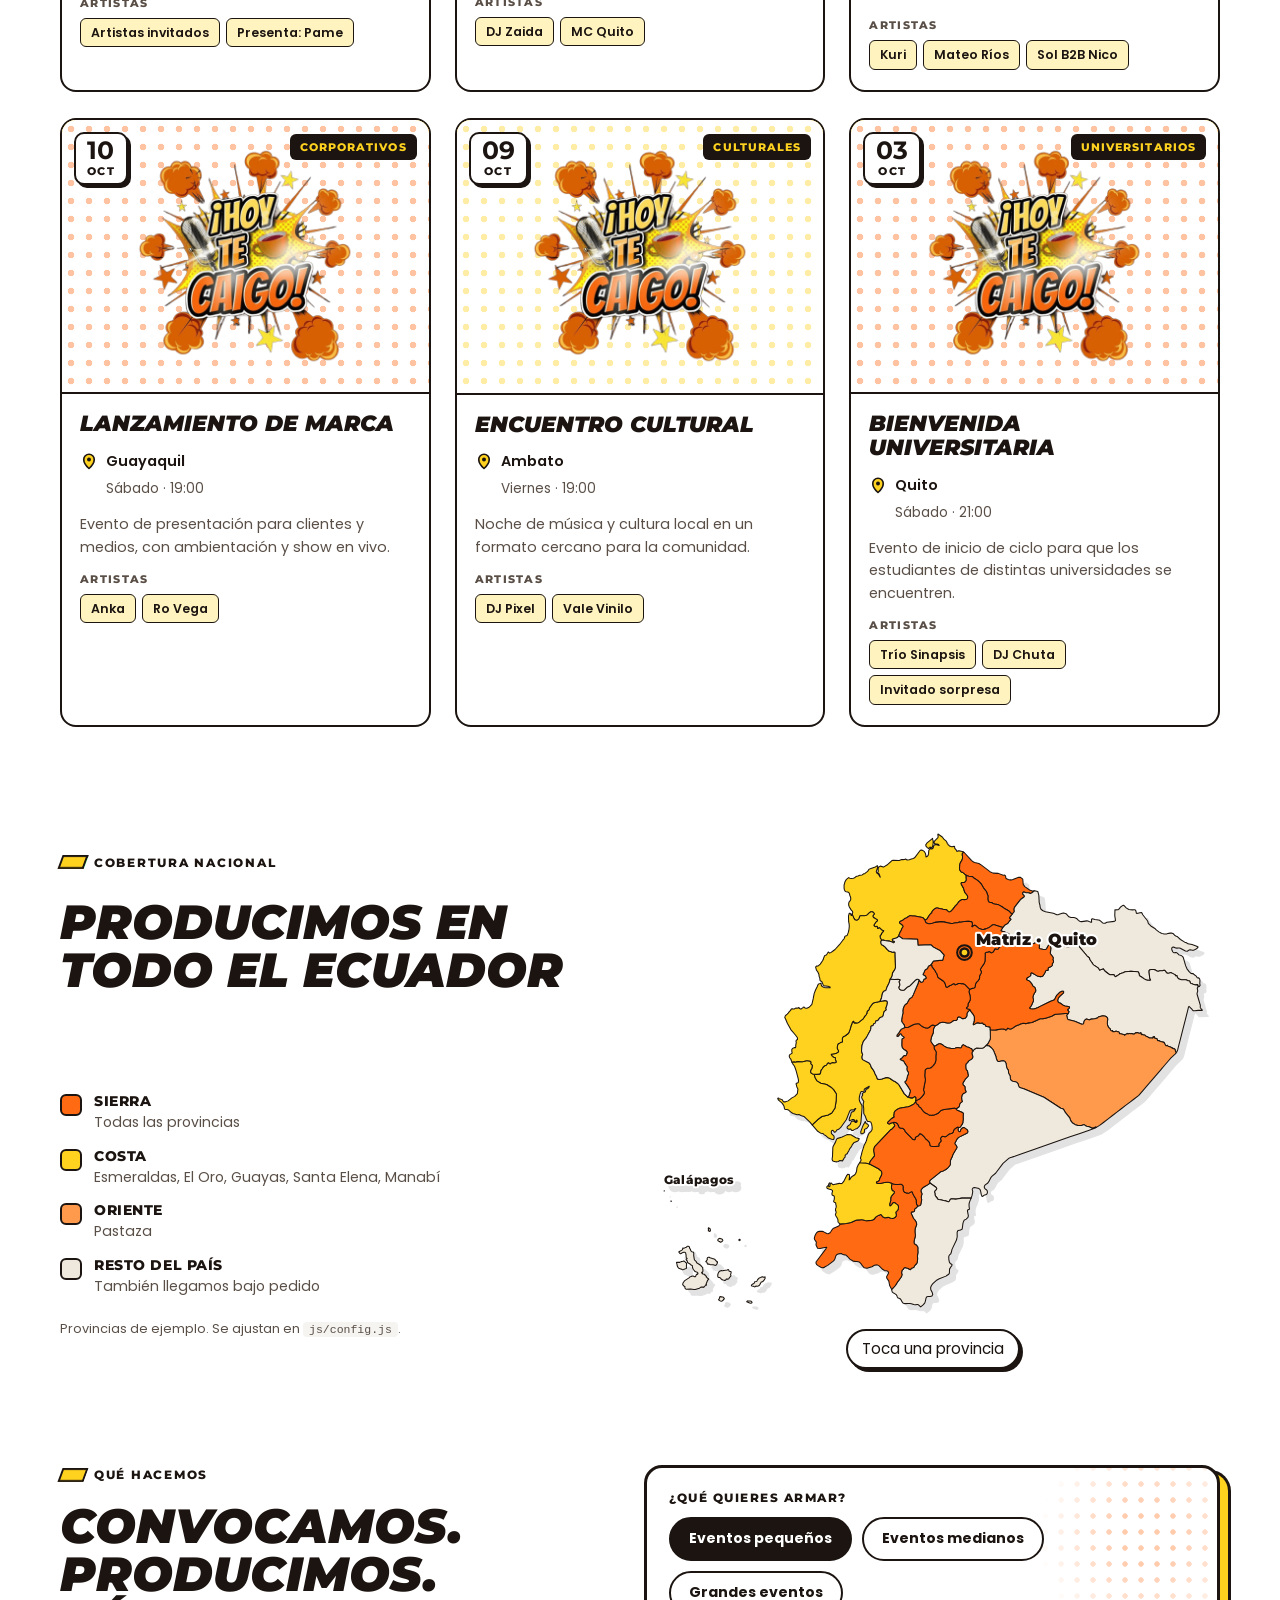
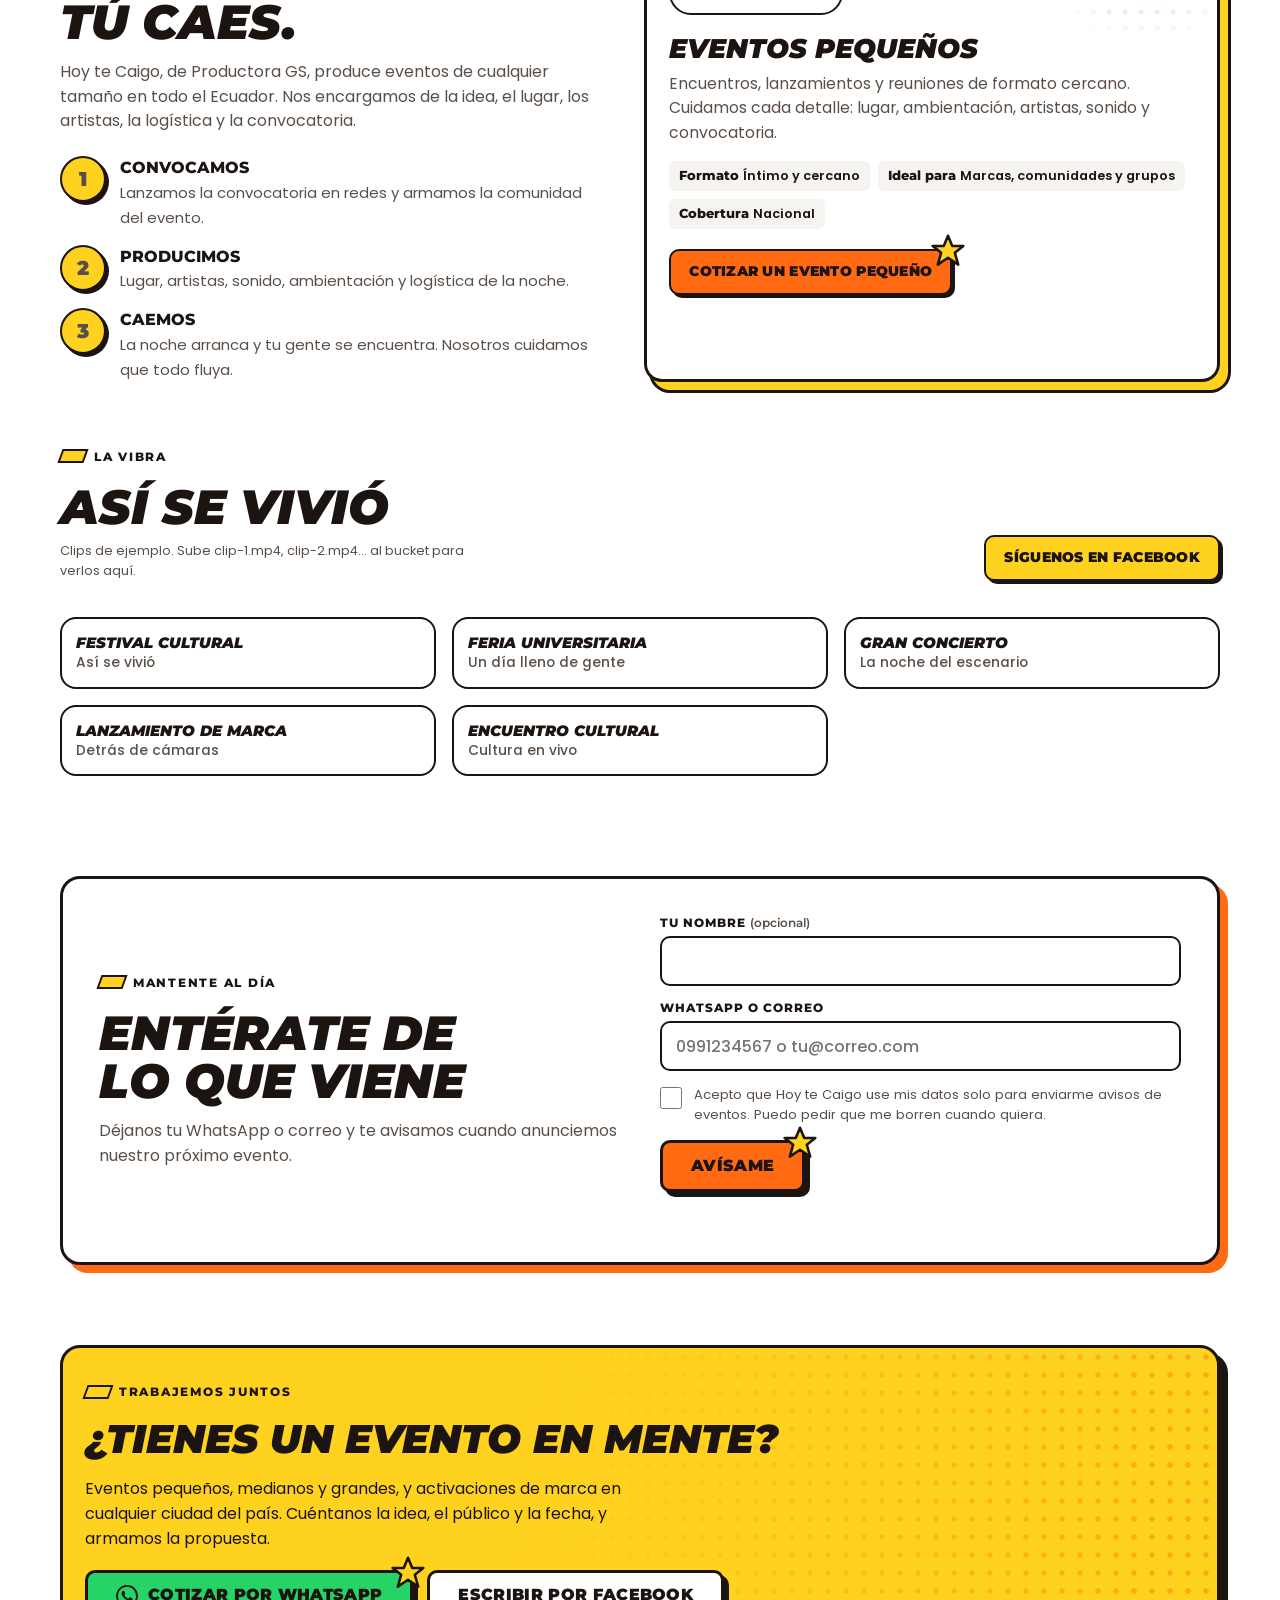
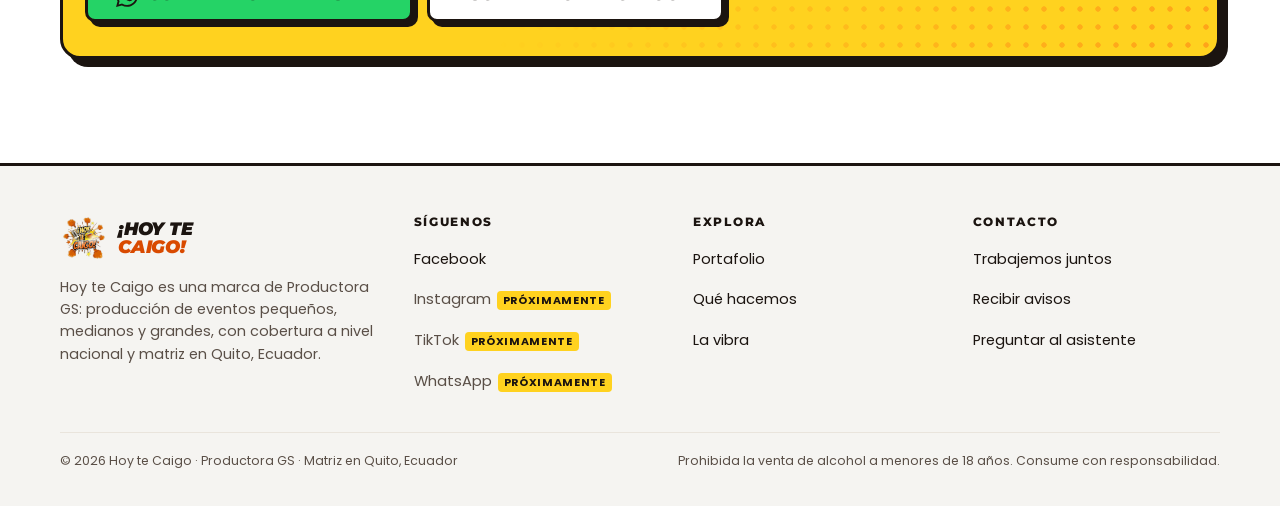
==== commit 74f52825: "Agrega mapa de cobertura nacional por provincias y boton de WhatsApp - Mapa SVG de las 24 provincias" ====
--- a/index.html
+++ b/index.html
@@ -36,6 +36,7 @@
   </a>
   <nav class="nav" aria-label="Principal">
     <a href="#portafolio">Portafolio</a>
+    <a href="#cobertura">Cobertura</a>
     <a href="#servicios">Qué hacemos</a>
     <a href="#vibra">La vibra</a>
     <a href="#contacto">Contacto</a>
@@ -106,6 +107,23 @@
       <div class="filters" role="group" aria-label="Filtrar eventos" id="filters"></div>
     </div>
     <div class="grid" id="events"></div>
+  </section>
+
+  <!-- COBERTURA NACIONAL (el mapa se dibuja con js/map.js; las provincias pintadas se configuran en js/config.js) -->
+  <section id="cobertura">
+    <div class="cov">
+      <div class="cov__text">
+        <span class="eyebrow">Cobertura nacional</span>
+        <h2 class="h2-big">Producimos en todo el Ecuador</h2>
+        <p class="plan__intro">Nuestra matriz está en Quito, pero llevamos cada evento adonde lo necesites: Sierra, Costa y Oriente.</p>
+        <ul class="legend" id="maplegend"></ul>
+        <p class="note">Provincias de ejemplo. Se ajustan en <code>js/config.js</code>.</p>
+      </div>
+      <figure class="map" id="map">
+        <svg id="mapsvg" role="img" aria-label="Mapa de Ecuador por provincias, con las zonas donde hemos producido eventos" viewBox="0 0 687 607"></svg>
+        <figcaption id="mapcap" aria-live="polite">Toca una provincia</figcaption>
+      </figure>
+    </div>
   </section>
 
   <!-- QUÉ HACEMOS -->
@@ -167,7 +185,10 @@
       <span class="eyebrow">Trabajemos juntos</span>
       <h2>¿Tienes un evento en mente?</h2>
       <p>Eventos pequeños, medianos y grandes, y activaciones de marca en cualquier ciudad del país. Cuéntanos la idea, el público y la fecha, y armamos la propuesta.</p>
-      <a class="btn btn--star" href="#" data-social="facebook" data-label="Contacto">Escríbenos por Facebook</a>
+      <div class="band__cta">
+        <a class="btn btn--wa btn--star" href="#" data-social="whatsapp" data-label="WhatsApp"><svg class="wa-ico" viewBox="0 0 24 24" aria-hidden="true"><path d="M17.472 14.382c-.297-.149-1.758-.867-2.03-.967-.273-.099-.471-.148-.67.15-.197.297-.767.966-.94 1.164-.173.199-.347.223-.644.075-.297-.15-1.255-.463-2.39-1.475-.883-.788-1.48-1.761-1.653-2.059-.173-.297-.018-.458.13-.606.134-.133.298-.347.446-.52.149-.174.198-.298.298-.497.099-.198.05-.371-.025-.52-.075-.149-.669-1.612-.916-2.207-.242-.579-.487-.5-.669-.51-.173-.008-.371-.01-.57-.01-.198 0-.52.074-.792.372-.272.297-1.04 1.016-1.04 2.479 0 1.462 1.065 2.875 1.213 3.074.149.198 2.096 3.2 5.077 4.487.709.306 1.262.489 1.694.625.712.227 1.36.195 1.871.118.571-.085 1.758-.719 2.006-1.413.248-.694.248-1.289.173-1.413-.074-.124-.272-.198-.57-.347m-5.421 7.403h-.004a9.87 9.87 0 01-5.031-1.378l-.361-.214-3.741.982.998-3.648-.235-.374a9.86 9.86 0 01-1.51-5.26c.001-5.45 4.436-9.884 9.888-9.884 2.64 0 5.122 1.03 6.988 2.898a9.825 9.825 0 012.893 6.994c-.003 5.45-4.437 9.884-9.885 9.884m8.413-18.297A11.815 11.815 0 0012.05 0C5.495 0 .16 5.335.157 11.892c0 2.096.547 4.142 1.588 5.945L.057 24l6.305-1.654a11.882 11.882 0 005.683 1.448h.005c6.554 0 11.89-5.335 11.893-11.893a11.821 11.821 0 00-3.48-8.413z"/></svg>Cotizar por WhatsApp</a>
+        <a class="btn btn--ghost" href="#" data-social="facebook" data-label="Facebook">Escribir por Facebook</a>
+      </div>
     </div>
   </section>
 </main>
@@ -201,6 +222,11 @@
   <button type="button" class="vid__x" id="vidx" aria-label="Cerrar video">×</button>
   <video id="vidp" controls playsinline preload="none"></video>
 </dialog>
+
+<!-- WhatsApp flotante (el número se configura en js/config.js → social.whatsapp) -->
+<a class="wa-fab" href="#" data-social="whatsapp" data-label="WhatsApp" aria-label="Escribir por WhatsApp">
+  <svg viewBox="0 0 24 24" aria-hidden="true"><path d="M17.472 14.382c-.297-.149-1.758-.867-2.03-.967-.273-.099-.471-.148-.67.15-.197.297-.767.966-.94 1.164-.173.199-.347.223-.644.075-.297-.15-1.255-.463-2.39-1.475-.883-.788-1.48-1.761-1.653-2.059-.173-.297-.018-.458.13-.606.134-.133.298-.347.446-.52.149-.174.198-.298.298-.497.099-.198.05-.371-.025-.52-.075-.149-.669-1.612-.916-2.207-.242-.579-.487-.5-.669-.51-.173-.008-.371-.01-.57-.01-.198 0-.52.074-.792.372-.272.297-1.04 1.016-1.04 2.479 0 1.462 1.065 2.875 1.213 3.074.149.198 2.096 3.2 5.077 4.487.709.306 1.262.489 1.694.625.712.227 1.36.195 1.871.118.571-.085 1.758-.719 2.006-1.413.248-.694.248-1.289.173-1.413-.074-.124-.272-.198-.57-.347m-5.421 7.403h-.004a9.87 9.87 0 01-5.031-1.378l-.361-.214-3.741.982.998-3.648-.235-.374a9.86 9.86 0 01-1.51-5.26c.001-5.45 4.436-9.884 9.888-9.884 2.64 0 5.122 1.03 6.988 2.898a9.825 9.825 0 012.893 6.994c-.003 5.45-4.437 9.884-9.885 9.884m8.413-18.297A11.815 11.815 0 0012.05 0C5.495 0 .16 5.335.157 11.892c0 2.096.547 4.142 1.588 5.945L.057 24l6.305-1.654a11.882 11.882 0 005.683 1.448h.005c6.554 0 11.89-5.335 11.893-11.893a11.821 11.821 0 00-3.48-8.413z"/></svg>
+</a>
 
 <!-- Chatbot -->
 <button type="button" class="chat-fab" id="chatfab" aria-label="Abrir el asistente de Hoy te Caigo" aria-expanded="false" aria-controls="chatpanel">
--- a/css/styles.css
+++ b/css/styles.css
@@ -324,6 +324,45 @@
 .chat__form input { flex: 1; min-width: 0; min-height: 46px; padding: 0 14px; font: 500 16px var(--font-body); color: var(--ink); background: var(--white); border: 2.5px solid var(--ink); border-radius: 10px; }
 .chat__form .btn { min-height: 46px; padding: 0 16px; }
 
+/* ---------- Mapa de cobertura ---------- */
+.cov { display: grid; gap: 28px; align-items: center; }
+@media (min-width: 900px) { .cov { grid-template-columns: 1fr 1.05fr; gap: 40px; } }
+.cov__text { display: grid; gap: 14px; justify-items: start; }
+.legend { list-style: none; margin: 6px 0 0; padding: 0; display: grid; gap: 12px; }
+.legend li { display: grid; grid-template-columns: 22px 1fr; gap: 12px; align-items: start; }
+.legend b { display: block; font: 800 .9rem var(--font-display); text-transform: uppercase; letter-spacing: .04em; }
+.legend span { font-size: .88rem; color: var(--ink-soft); }
+.sw { width: 22px; height: 22px; margin-top: 2px; border: 2.5px solid var(--ink); border-radius: 6px; display: block; }
+.sw--sierra { background: var(--orange); } .sw--costa { background: var(--yellow); } .sw--oriente { background: #ff9a4d; } .sw--off { background: #efe9dd; }
+.map { margin: 0; display: grid; gap: 12px; justify-items: center; }
+.map svg { width: 100%; max-width: 560px; height: auto; display: block; overflow: visible; filter: drop-shadow(6px 6px 0 rgba(27,20,16,.12)); }
+.map__p { fill: #efe9dd; stroke: var(--ink); stroke-width: 1.3; stroke-linejoin: round; cursor: pointer; transition: fill .6s ease var(--td, 0s), opacity .2s; }
+.map__p.cov.r-sierra { fill: var(--orange); }
+.map__p.cov.r-costa { fill: var(--yellow); }
+.map__p.cov.r-oriente { fill: #ff9a4d; }
+.map__p:hover { opacity: .82; }
+.map--pre .map__p.cov { fill: #efe9dd; transition: none; }
+.map:not(.map--pre) .map__p.cov { --td: calc(var(--n, 0) * 70ms); }
+.map__qt { font: 900 20px var(--font-display); fill: var(--ink); paint-order: stroke; stroke: #fff; stroke-width: 5px; stroke-linejoin: round; letter-spacing: .02em; }
+.map__qt--sm { font-size: 15px; font-weight: 800; }
+.map__ring { fill: none; stroke: var(--ink); stroke-width: 2.5; transform-box: fill-box; transform-origin: center; }
+.map figcaption { min-height: 1.6em; padding: 6px 14px; font-size: .95rem; text-align: center; background: var(--white); border: 2.5px solid var(--ink); border-radius: 999px; box-shadow: 3px 3px 0 var(--ink); }
+
+/* ---------- WhatsApp ---------- */
+.btn--wa { background: #25d366; }
+.btn--wa:hover { background: #3be07b; }
+.wa-ico { width: 22px; height: 22px; flex: none; fill: var(--ink); }
+.band__cta { display: flex; flex-wrap: wrap; gap: 16px 14px; align-items: center; }
+.wa-fab {
+  position: fixed; z-index: 24; right: max(16px, env(safe-area-inset-right, 0px)); bottom: calc(84px + env(safe-area-inset-bottom, 0px));
+  width: 56px; height: 56px; display: grid; place-items: center; background: #25d366; border: 3px solid var(--ink); border-radius: 50%;
+  box-shadow: 4px 4px 0 var(--ink); transition: transform .12s, box-shadow .12s;
+}
+.wa-fab svg { width: 28px; height: 28px; fill: var(--ink); }
+.wa-fab:hover { transform: translate(-2px,-2px); box-shadow: 6px 6px 0 var(--ink); }
+.wa-fab:active { transform: translate(3px,3px); box-shadow: 1px 1px 0 var(--ink); }
+body.chat-open .wa-fab { display: none; }
+
 /* ---------- Aviso ---------- */
 .toast { position: fixed; left: 50%; bottom: calc(84px + env(safe-area-inset-bottom, 0px)); transform: translate(-50%, 30px); opacity: 0; pointer-events: none; z-index: 40; max-width: min(92vw, 420px); background: var(--ink); color: var(--white); border: 2.5px solid var(--yellow); border-radius: 12px; padding: 12px 18px; font-size: .9rem; font-weight: 600; transition: transform .2s, opacity .2s; }
 .toast.on { transform: translate(-50%, 0); opacity: 1; }
--- a/css/motion.css
+++ b/css/motion.css
@@ -72,6 +72,10 @@
   .steps .n { transition: transform .3s var(--spring); }
   .steps li:hover .n { transform: rotate(-8deg) scale(1.12); }
 
+  /* Mapa: la matriz de Quito emite una onda suave */
+  @keyframes quito-ring { 0% { transform: scale(.7); opacity: .9; } 100% { transform: scale(2.6); opacity: 0; } }
+  .map__ring { animation: quito-ring 2.4s ease-out infinite; }
+
   /* 5 · Cambios de contenido */
   .pop-in { animation: pop-card .5s var(--ease) var(--d, 0s) backwards; }   /* al filtrar el portafolio */
   .swap   { animation: swap-in .45s var(--ease) backwards; }                 /* al cambiar de servicio */
